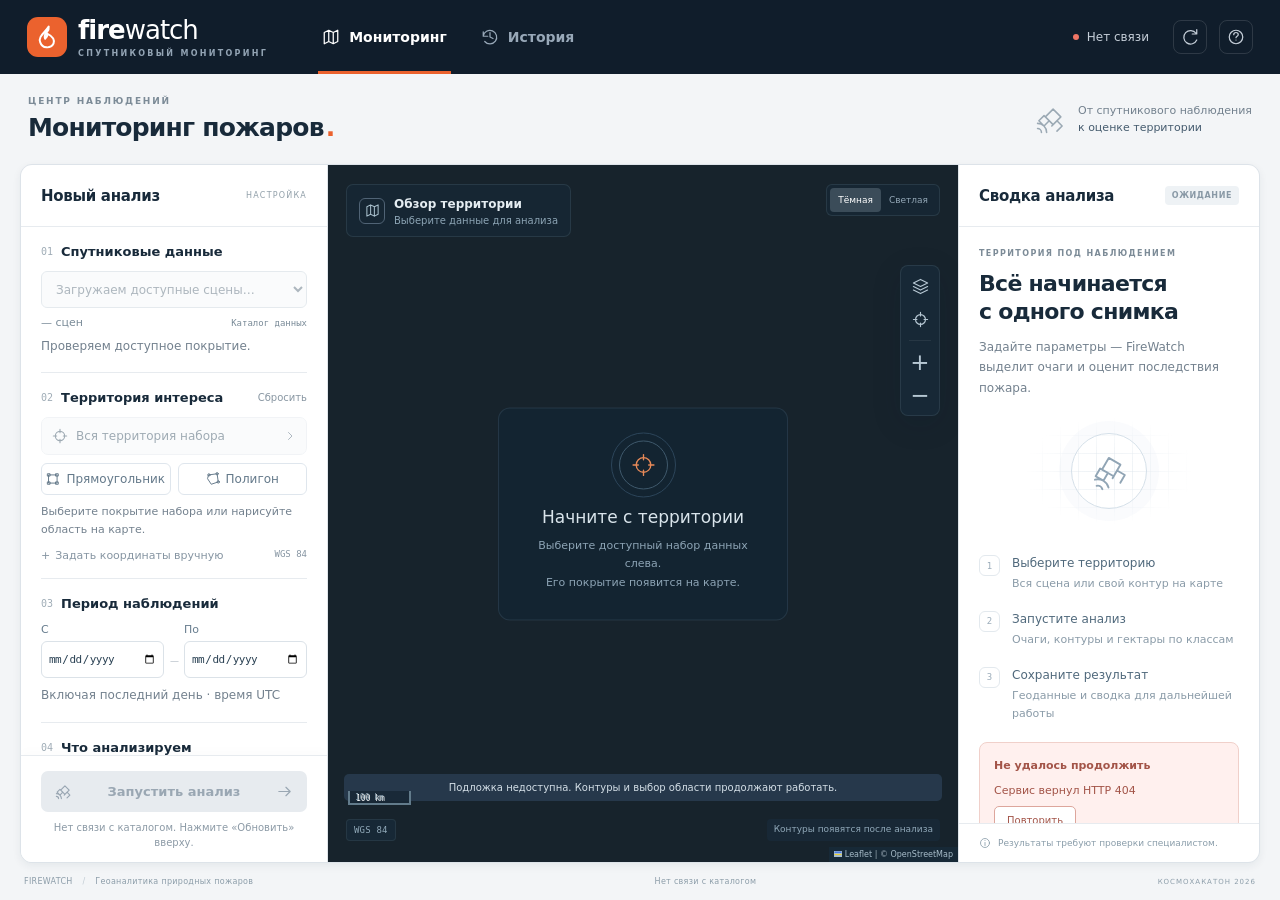
==== web/index.html @ da653c44 "feat(web): add fire monitoring map and real analysis workflow" ====
<!doctype html>
<html lang="ru">
<head>
<meta charset="utf-8"><meta name="viewport" content="width=device-width, initial-scale=1"><meta name="theme-color" content="#101d2b">
<meta name="description" content="FireWatch — спутниковый анализ природных пожаров: термоточки, контуры и оценка повреждений."><title>FireWatch · Мониторинг пожаров</title>
<link rel="icon" href="favicon.svg" type="image/svg+xml"><link rel="stylesheet" href="vendor/leaflet-1.9.4.css"><link rel="stylesheet" href="styles.css?v=ee2d94d0621a">
</head>
<body>
<svg class="svg-defs" xmlns="http://www.w3.org/2000/svg" aria-hidden="true"><defs>
<symbol id="i-fire" viewBox="0 0 24 24"><path d="M13 3c1 5-5 5-3 10 1-1 2-2 2-4 4 2 6 5 5 8a6 6 0 0 1-11-1C4 11 10 8 13 3Z"/></symbol>
<symbol id="i-map" viewBox="0 0 24 24"><path d="m3 6 6-3 6 3 6-3v15l-6 3-6-3-6 3V6Zm6-3v15m6-12v15"/></symbol>
<symbol id="i-arrow" viewBox="0 0 24 24"><path d="M4 12h16m-6-6 6 6-6 6"/></symbol>
<symbol id="i-history" viewBox="0 0 24 24"><path d="M3 11a9 9 0 1 1 2 7M3 5v6h6m3-5v6l4 2"/></symbol>
<symbol id="i-help" viewBox="0 0 24 24"><circle cx="12" cy="12" r="9"/><path d="M9 9a3 3 0 0 1 6 0c0 2-3 2-3 4m0 3h.01"/></symbol>
<symbol id="i-target" viewBox="0 0 24 24"><circle cx="12" cy="12" r="7"/><path d="M12 2v5m0 10v5M2 12h5m10 0h5"/></symbol>
<symbol id="i-rect" viewBox="0 0 24 24"><path d="M5 5h14v14H5zM3 3h4v4H3zm14 0h4v4h-4zM3 17h4v4H3zm14 0h4v4h-4z"/></symbol>
<symbol id="i-poly" viewBox="0 0 24 24"><path d="m5 5 14-2 2 14-12 4L3 12Z"/><circle cx="5" cy="5" r="2"/><circle cx="19" cy="3" r="2"/><circle cx="21" cy="17" r="2"/></symbol>
<symbol id="i-layers" viewBox="0 0 24 24"><path d="m2 7 10-5 10 5-10 5Zm0 5 10 5 10-5M2 17l10 5 10-5"/></symbol>
<symbol id="i-download" viewBox="0 0 24 24"><path d="M12 3v12m-5-5 5 5 5-5M4 16v5h16v-5"/></symbol>
<symbol id="i-close" viewBox="0 0 24 24"><path d="m6 6 12 12M6 18 18 6"/></symbol>
<symbol id="i-refresh" viewBox="0 0 24 24"><path d="M20 7a9 9 0 1 0 1 9M21 2v6h-6"/></symbol>
<symbol id="i-satellite" viewBox="0 0 24 24"><path d="m8 10 6-6 6 6-6 6Zm-5 3 4-4 4 4-4 4Zm10 4 4-4 4 4-4 4M2 19a3 3 0 0 1 3 3m-3-7a7 7 0 0 1 7 7"/></symbol>
<symbol id="i-info" viewBox="0 0 24 24"><circle cx="12" cy="12" r="9"/><path d="M12 11v6m0-10h.01"/></symbol>
<symbol id="i-chevron" viewBox="0 0 24 24"><path d="m9 5 7 7-7 7"/></symbol>
<symbol id="i-report" viewBox="0 0 24 24"><path d="M14 3H5v18h14V8Zm0 0v5h5M8 12h8m-8 4h6"/></symbol>
</defs></svg>
<a class="skip-link" href="#parameters">Перейти к параметрам анализа</a>
<div class="app-shell">
<header class="topbar">
<a class="brand" href="/" aria-label="FireWatch — главная"><span class="brand-mark"><svg><use href="#i-fire"/></svg></span><span>fire<span class="brand-light">watch</span><small>СПУТНИКОВЫЙ МОНИТОРИНГ</small></span></a>
<nav class="main-nav" aria-label="Основная навигация"><button class="nav-item current" id="nav-map" aria-current="page"><svg><use href="#i-map"/></svg>Мониторинг</button><button class="nav-item" id="open-history"><svg><use href="#i-history"/></svg>История<span class="nav-count" id="history-count" hidden>0</span></button></nav>
<div class="topbar-meta"><span class="service-status"><i id="api-dot" class="pulse"></i><span id="api-state">Подключение…</span></span><button class="icon-button" id="refresh-data" title="Обновить каталог и модели" aria-label="Обновить каталог и модели"><svg><use href="#i-refresh"/></svg></button><button class="icon-button" id="open-help" aria-label="Как пользоваться FireWatch" title="Как пользоваться"><svg><use href="#i-help"/></svg></button></div>
</header>
<div class="workspace-heading"><div><p class="eyebrow">ЦЕНТР НАБЛЮДЕНИЙ</p><h1>Мониторинг пожаров<span class="title-dot">.</span></h1></div><div class="heading-note"><svg><use href="#i-satellite"/></svg><span>От спутникового наблюдения<br><b>к оценке территории</b></span></div></div>
<nav class="mobile-tabs" aria-label="Панели рабочего экрана"><button data-panel="parameters" class="active">Параметры</button><button data-panel="map-section">Карта</button><button data-panel="results-panel">Результат</button></nav>
<main class="workspace">
<aside class="control-panel mobile-active" id="parameters" aria-label="Параметры анализа" tabindex="-1">
<div class="panel-heading"><h2>Новый анализ</h2><span class="micro-label">НАСТРОЙКА</span></div>
<div class="controls-scroll">
<section class="control-section first"><div class="section-label"><span>01</span><h3>Спутниковые данные</h3></div><label class="sr-only" for="dataset">Источник сцен</label><select id="dataset" disabled><option>Загружаем доступные сцены…</option></select><div class="dataset-meta"><span id="dataset-scenes">— сцен</span><span id="dataset-sources">Каталог данных</span></div><div class="training-note" id="training-note" hidden><svg><use href="#i-info"/></svg><span><b>Обучающий пример</b><small>Демонстрация на train-сценах. Не оценка на независимых данных.</small></span></div><p class="field-note" id="dataset-note">Проверяем доступное покрытие.</p></section>
<section class="control-section"><div class="section-label"><span>02</span><h3>Территория интереса</h3><button class="text-button reset" id="clear-aoi" title="Очистить выбранную область">Сбросить</button></div><button class="coverage-button" id="use-coverage" disabled><svg><use href="#i-target"/></svg><span>Вся территория набора</span><svg><use href="#i-chevron"/></svg></button><div class="draw-tools" role="group" aria-label="Нарисовать область"><button id="draw-rect" class="tool" aria-pressed="false"><svg><use href="#i-rect"/></svg>Прямоугольник</button><button id="draw-poly" class="tool" aria-pressed="false"><svg><use href="#i-poly"/></svg>Полигон</button></div><p class="field-note aoi-note" id="aoi-note">Выберите покрытие набора или нарисуйте область на карте.</p><details class="coordinate-details"><summary>Задать координаты вручную<span>WGS 84</span></summary><div class="bbox-grid"><label>Запад<input id="bbox-w" inputmode="decimal" placeholder="Долгота"></label><label>Юг<input id="bbox-s" inputmode="decimal" placeholder="Широта"></label><label>Восток<input id="bbox-e" inputmode="decimal" placeholder="Долгота"></label><label>Север<input id="bbox-n" inputmode="decimal" placeholder="Широта"></label></div><button class="text-button" id="apply-bbox">Применить координаты</button></details></section>
<section class="control-section"><div class="section-label"><span>03</span><h3>Период наблюдений</h3></div><div class="date-grid"><label for="date-start">С<input id="date-start" type="date"></label><span class="date-separator">—</span><label for="date-end">По<input id="date-end" type="date"></label></div><p class="field-note">Включая последний день · время UTC</p></section>
<section class="control-section"><div class="section-label"><span>04</span><h3>Что анализируем</h3></div><div class="tasks"><label class="task-option"><input id="task-af" type="checkbox" checked><span class="task-symbol af"><svg><use href="#i-fire"/></svg></span><span><b>Активные пожары</b><small>Термоточки · AF</small></span></label><label class="task-option"><input id="task-bs" type="checkbox" checked><span class="task-symbol bs"><svg><use href="#i-layers"/></svg></span><span><b>Выгоревшая территория</b><small>Площадь и степень повреждения · BS</small></span></label></div><div class="model-row"><label for="model">Модель анализа</label><select id="model" disabled><option>Загрузка…</option></select><p class="field-note" id="model-note">Проверяем готовность модели.</p></div></section>
<section class="token-row" id="token-wrap" hidden><label for="token">Токен доступа<input id="token" type="password" autocomplete="off" placeholder="Введите токен сервиса"></label><button id="apply-token" class="secondary-button">Подключиться</button><p class="field-note">Хранится только в этой сессии браузера.</p></section>
</div><div class="run-area"><button class="run-button" id="run-analysis" disabled><svg><use href="#i-satellite"/></svg><span id="run-label">Запустить анализ</span><svg><use href="#i-arrow"/></svg></button><p class="run-hint" id="run-hint">Загружаем каталог и модели…</p></div>
</aside>
<section class="map-section" id="map-section" aria-label="Карта анализа"><div id="map" class="dark-map" aria-label="Интерактивная карта. Область также можно задать координатами в параметрах."></div><div class="map-topline"><div class="map-title"><span class="map-live-mark"><svg><use href="#i-map"/></svg></span><div><b id="map-title">Обзор территории</b><small id="map-subtitle">Выберите данные для анализа</small></div></div><div class="basemap-switch" role="group" aria-label="Стиль карты"><button id="map-dark" class="active" aria-pressed="true">Тёмная</button><button id="map-light" aria-pressed="false">Светлая</button></div></div><div class="map-tools"><button id="zoom-coverage" class="map-tool" title="Показать покрытие" aria-label="Показать покрытие набора"><svg><use href="#i-layers"/></svg></button><button id="zoom-aoi" class="map-tool" title="Показать выбранную область" aria-label="Показать выбранную область"><svg><use href="#i-target"/></svg></button><span class="tool-divider"></span><button id="zoom-in" class="map-tool" aria-label="Приблизить">+</button><button id="zoom-out" class="map-tool" aria-label="Отдалить">−</button></div>
<div class="draw-message" id="draw-message" hidden><span class="draw-dot"></span><span id="draw-instruction"></span><button id="finish-polygon" hidden>Завершить</button><button id="cancel-draw" aria-label="Отменить рисование"><svg><use href="#i-close"/></svg></button></div><div class="map-notice" id="map-notice" hidden>Подложка недоступна. Контуры и выбор области продолжают работать.</div><div class="map-onboarding" id="empty-map"><span class="empty-orbit"><svg><use href="#i-target"/></svg></span><h2>Начните с территории</h2><p>Выберите доступный набор данных слева.<br>Его покрытие появится на карте.</p></div>
<div class="map-legend" id="legend" hidden><div class="legend-heading"><svg><use href="#i-layers"/></svg><b>Слои результатов</b><button id="toggle-legend" aria-expanded="true" aria-label="Свернуть легенду">−</button></div><div id="legend-body"><label class="legend-row"><input id="layer-af" type="checkbox" checked><span class="legend-dot fire"></span><span>Термоточки</span><b id="layer-af-count">—</b></label><label class="legend-row"><input id="layer-bs" type="checkbox" checked><span class="legend-dot burn"></span><span>Выгоревшая территория</span></label><div class="severity-keys"><span><i class="sev-1"></i>Слабая</span><span><i class="sev-2"></i>Средняя</span><span><i class="sev-3"></i>Сильная</span></div><label class="opacity-label" for="layer-opacity">Непрозрачность <output id="opacity-value">65%</output></label><input type="range" id="layer-opacity" min="10" max="100" value="65"></div></div><div class="map-bottom"><span class="coordinate-readout" id="cursor-coords">WGS 84</span><span class="map-scale-note" id="map-context">Контуры появятся после анализа</span></div></section>
<aside class="results-panel" id="results-panel" aria-label="Результаты анализа"><div class="panel-heading"><h2>Сводка анализа</h2><span class="status-pill neutral" id="job-status">ОЖИДАНИЕ</span></div><div class="results-scroll"><div class="result-header"><p class="eyebrow">ТЕРРИТОРИЯ ПОД НАБЛЮДЕНИЕМ</p><h3 id="result-title">Всё начинается<br>с одного снимка</h3><p id="result-context" class="field-note">Задайте параметры — FireWatch выделит очаги и оценит последствия пожара.</p></div>
<div class="job-progress" id="job-progress" hidden role="status"><div class="progress-head"><b id="progress-title">Анализ территории</b><span id="progress-percent">0%</span></div><div class="progress-track" role="progressbar" aria-label="Прогресс анализа" aria-valuemin="0" aria-valuemax="100" aria-valuenow="0"><i id="progress-bar"></i></div><p id="progress-text">Создаём задание…</p><ol class="progress-steps"><li id="step-queued">Подготовка данных</li><li id="step-running">Обработка моделью</li><li id="step-result">Формирование результата</li></ol></div>
<div id="result-empty" class="result-empty"><div class="scan-visual" aria-hidden="true"><div class="scan-grid"></div><svg><use href="#i-satellite"/></svg><i></i></div><div class="empty-step"><span>1</span><p><b>Выберите территорию</b>Вся сцена или свой контур на карте</p></div><div class="empty-step"><span>2</span><p><b>Запустите анализ</b>Очаги, контуры и гектары по классам</p></div><div class="empty-step"><span>3</span><p><b>Сохраните результат</b>Геоданные и сводка для дальнейшей работы</p></div></div><div class="result-notice" id="result-notice" hidden></div>
<div id="result-content" hidden><div class="metrics"><article><div class="metric-top"><svg><use href="#i-fire"/></svg><small>Термоточки</small></div><strong id="hotspot-count">—</strong><span id="af-metric-note">обнаружений AF</span></article><article><div class="metric-top"><svg><use href="#i-layers"/></svg><small>Площадь гари</small></div><strong id="burn-area">—</strong><span id="bs-metric-note">гектаров</span></article></div><section class="severity-card"><div class="card-heading"><h3>Степень повреждения</h3><span>ГА</span></div><div class="severity-stack" aria-hidden="true"><i class="s1"></i><i class="s2"></i><i class="s3"></i></div><div class="severity-bars"><div><i class="sev-1"></i><span>Слабая</span><b id="sev1">—</b></div><div><i class="sev-2"></i><span>Средняя</span><b id="sev2">—</b></div><div><i class="sev-3"></i><span>Сильная</span><b id="sev3">—</b></div></div><p id="severity-note" class="field-note">Площадь по наблюдаемым данным.</p></section><section class="quality-card"><div class="card-heading"><h3>Покрытие наблюдений</h3><svg><use href="#i-satellite"/></svg></div><div id="quality-list"></div></section><section class="warnings" id="warnings" hidden><h3>Что важно учесть</h3><ul id="warnings-list"></ul></section><section class="downloads"><div class="card-heading"><h3>Скачать результаты</h3><svg><use href="#i-download"/></svg></div><div id="download-list"></div></section><button id="open-report" class="report-button"><svg><use href="#i-report"/></svg>Справка по территории<svg><use href="#i-arrow"/></svg></button></div>
<div id="error-box" class="error-box" role="alert" hidden><b>Не удалось продолжить</b><p id="error-message"></p><button id="retry-action" hidden>Повторить</button></div></div><div class="results-footer"><svg><use href="#i-info"/></svg><span>Результаты требуют проверки специалистом.</span></div></aside>
</main><footer class="app-footer"><span>FIREWATCH <i>/</i> Геоаналитика природных пожаров</span><span id="footer-status">Источник данных — каталог сервиса</span><span>КОСМОХАКАТОН 2026</span></footer></div>
<dialog id="history-dialog" class="app-dialog"><div class="dialog-heading"><div><p class="eyebrow">ВАША РАБОТА</p><h2>История анализов</h2></div><button class="icon-button" data-close-dialog aria-label="Закрыть историю"><svg><use href="#i-close"/></svg></button></div><p class="field-note">Последние 20 заданий в этом браузере. Выберите анализ, чтобы открыть его результат.</p><div id="history-list"></div></dialog>
<dialog id="help-dialog" class="app-dialog"><div class="dialog-heading"><div><p class="eyebrow">КРАТКОЕ РУКОВОДСТВО</p><h2>От территории к результату</h2></div><button class="icon-button" data-close-dialog aria-label="Закрыть руководство"><svg><use href="#i-close"/></svg></button></div><ol class="help-list"><li><b>Выберите спутниковые данные.</b><p>Каталог содержит сцены, доступные сервису. Обучающие примеры отмечены отдельно.</p></li><li><b>Задайте область и период.</b><p>Используйте всё покрытие набора, нарисуйте прямоугольник двумя щелчками или полигон по вершинам. Завершите полигон кнопкой на карте. Даты включают оба выбранных дня, время — UTC.</p></li><li><b>Запустите анализ.</b><p>AF показывает термоточки, BS — контуры выгоревшей территории и три степени повреждения. Доступность модулей зависит от сцен и готовности модели.</p></li><li><b>Изучите результат.</b><p>Нажмите на очаг или контур, переключайте слои и скачайте GeoJSON или JSON-справку. Площади рассчитаны сервисом в гектарах.</p></li></ol><div class="help-note"><svg><use href="#i-info"/></svg><p>«Нет данных» не означает «нет пожара». Проверяйте покрытие и ограничения наблюдений.</p></div><a class="text-button" href="/docs" target="_blank" rel="noopener">Документация API ↗</a></dialog>
<dialog id="report-dialog" class="app-dialog report-dialog"><div class="dialog-heading"><div><p class="eyebrow">FIREWATCH / АНАЛИТИЧЕСКАЯ СПРАВКА</p><h2>Оценка территории</h2></div><button class="icon-button" data-close-dialog aria-label="Закрыть справку"><svg><use href="#i-close"/></svg></button></div><div id="report-body"></div><div class="dialog-actions"><button id="print-report" class="secondary-button"><svg><use href="#i-report"/></svg>Печать / PDF</button><button id="download-report" class="run-button"><svg><use href="#i-download"/></svg>Скачать JSON</button></div></dialog>
<div class="toast" id="toast" role="status" hidden></div>
<script src="vendor/leaflet-1.9.4.js"></script><script src="core.js?v=d7cb7ca94b1a"></script><script src="app.js?v=ae3d6dba79f4"></script>
</body></html>
---- web/vendor/leaflet-1.9.4.css ----
/* required styles */

.leaflet-pane,
.leaflet-tile,
.leaflet-marker-icon,
.leaflet-marker-shadow,
.leaflet-tile-container,
.leaflet-pane > svg,
.leaflet-pane > canvas,
.leaflet-zoom-box,
.leaflet-image-layer,
.leaflet-layer {
	position: absolute;
	left: 0;
	top: 0;
	}
.leaflet-container {
	overflow: hidden;
	}
.leaflet-tile,
.leaflet-marker-icon,
.leaflet-marker-shadow {
	-webkit-user-select: none;
	   -moz-user-select: none;
	        user-select: none;
	  -webkit-user-drag: none;
	}
/* Prevents IE11 from highlighting tiles in blue */
.leaflet-tile::selection {
	background: transparent;
}
/* Safari renders non-retina tile on retina better with this, but Chrome is worse */
.leaflet-safari .leaflet-tile {
	image-rendering: -webkit-optimize-contrast;
	}
/* hack that prevents hw layers "stretching" when loading new tiles */
.leaflet-safari .leaflet-tile-container {
	width: 1600px;
	height: 1600px;
	-webkit-transform-origin: 0 0;
	}
.leaflet-marker-icon,
.leaflet-marker-shadow {
	display: block;
	}
/* .leaflet-container svg: reset svg max-width decleration shipped in Joomla! (joomla.org) 3.x */
/* .leaflet-container img: map is broken in FF if you have max-width: 100% on tiles */
.leaflet-container .leaflet-overlay-pane svg {
	max-width: none !important;
	max-height: none !important;
	}
.leaflet-container .leaflet-marker-pane img,
.leaflet-container .leaflet-shadow-pane img,
.leaflet-container .leaflet-tile-pane img,
.leaflet-container img.leaflet-image-layer,
.leaflet-container .leaflet-tile {
	max-width: none !important;
	max-height: none !important;
	width: auto;
	padding: 0;
	}

.leaflet-container img.leaflet-tile {
	/* See: https://bugs.chromium.org/p/chromium/issues/detail?id=600120 */
	mix-blend-mode: plus-lighter;
}

.leaflet-container.leaflet-touch-zoom {
	-ms-touch-action: pan-x pan-y;
	touch-action: pan-x pan-y;
	}
.leaflet-container.leaflet-touch-drag {
	-ms-touch-action: pinch-zoom;
	/* Fallback for FF which doesn't support pinch-zoom */
	touch-action: none;
	touch-action: pinch-zoom;
}
.leaflet-container.leaflet-touch-drag.leaflet-touch-zoom {
	-ms-touch-action: none;
	touch-action: none;
}
.leaflet-container {
	-webkit-tap-highlight-color: transparent;
}
.leaflet-container a {
	-webkit-tap-highlight-color: rgba(51, 181, 229, 0.4);
}
.leaflet-tile {
	filter: inherit;
	visibility: hidden;
	}
.leaflet-tile-loaded {
	visibility: inherit;
	}
.leaflet-zoom-box {
	width: 0;
	height: 0;
	-moz-box-sizing: border-box;
	     box-sizing: border-box;
	z-index: 800;
	}
/* workaround for https://bugzilla.mozilla.org/show_bug.cgi?id=888319 */
.leaflet-overlay-pane svg {
	-moz-user-select: none;
	}

.leaflet-pane         { z-index: 400; }

.leaflet-tile-pane    { z-index: 200; }
.leaflet-overlay-pane { z-index: 400; }
.leaflet-shadow-pane  { z-index: 500; }
.leaflet-marker-pane  { z-index: 600; }
.leaflet-tooltip-pane   { z-index: 650; }
.leaflet-popup-pane   { z-index: 700; }

.leaflet-map-pane canvas { z-index: 100; }
.leaflet-map-pane svg    { z-index: 200; }

.leaflet-vml-shape {
	width: 1px;
	height: 1px;
	}
.lvml {
	behavior: url(#default#VML);
	display: inline-block;
	position: absolute;
	}


/* control positioning */

.leaflet-control {
	position: relative;
	z-index: 800;
	pointer-events: visiblePainted; /* IE 9-10 doesn't have auto */
	pointer-events: auto;
	}
.leaflet-top,
.leaflet-bottom {
	position: absolute;
	z-index: 1000;
	pointer-events: none;
	}
.leaflet-top {
	top: 0;
	}
.leaflet-right {
	right: 0;
	}
.leaflet-bottom {
	bottom: 0;
	}
.leaflet-left {
	left: 0;
	}
.leaflet-control {
	float: left;
	clear: both;
	}
.leaflet-right .leaflet-control {
	float: right;
	}
.leaflet-top .leaflet-control {
	margin-top: 10px;
	}
.leaflet-bottom .leaflet-control {
	margin-bottom: 10px;
	}
.leaflet-left .leaflet-control {
	margin-left: 10px;
	}
.leaflet-right .leaflet-control {
	margin-right: 10px;
	}


/* zoom and fade animations */

.leaflet-fade-anim .leaflet-popup {
	opacity: 0;
	-webkit-transition: opacity 0.2s linear;
	   -moz-transition: opacity 0.2s linear;
	        transition: opacity 0.2s linear;
	}
.leaflet-fade-anim .leaflet-map-pane .leaflet-popup {
	opacity: 1;
	}
.leaflet-zoom-animated {
	-webkit-transform-origin: 0 0;
	    -ms-transform-origin: 0 0;
	        transform-origin: 0 0;
	}
svg.leaflet-zoom-animated {
	will-change: transform;
}

.leaflet-zoom-anim .leaflet-zoom-animated {
	-webkit-transition: -webkit-transform 0.25s cubic-bezier(0,0,0.25,1);
	   -moz-transition:    -moz-transform 0.25s cubic-bezier(0,0,0.25,1);
	        transition:         transform 0.25s cubic-bezier(0,0,0.25,1);
	}
.leaflet-zoom-anim .leaflet-tile,
.leaflet-pan-anim .leaflet-tile {
	-webkit-transition: none;
	   -moz-transition: none;
	        transition: none;
	}

.leaflet-zoom-anim .leaflet-zoom-hide {
	visibility: hidden;
	}


/* cursors */

.leaflet-interactive {
	cursor: pointer;
	}
.leaflet-grab {
	cursor: -webkit-grab;
	cursor:    -moz-grab;
	cursor:         grab;
	}
.leaflet-crosshair,
.leaflet-crosshair .leaflet-interactive {
	cursor: crosshair;
	}
.leaflet-popup-pane,
.leaflet-control {
	cursor: auto;
	}
.leaflet-dragging .leaflet-grab,
.leaflet-dragging .leaflet-grab .leaflet-interactive,
.leaflet-dragging .leaflet-marker-draggable {
	cursor: move;
	cursor: -webkit-grabbing;
	cursor:    -moz-grabbing;
	cursor:         grabbing;
	}

/* marker & overlays interactivity */
.leaflet-marker-icon,
.leaflet-marker-shadow,
.leaflet-image-layer,
.leaflet-pane > svg path,
.leaflet-tile-container {
	pointer-events: none;
	}

.leaflet-marker-icon.leaflet-interactive,
.leaflet-image-layer.leaflet-interactive,
.leaflet-pane > svg path.leaflet-interactive,
svg.leaflet-image-layer.leaflet-interactive path {
	pointer-events: visiblePainted; /* IE 9-10 doesn't have auto */
	pointer-events: auto;
	}

/* visual tweaks */

.leaflet-container {
	background: #ddd;
	outline-offset: 1px;
	}
.leaflet-container a {
	color: #0078A8;
	}
.leaflet-zoom-box {
	border: 2px dotted #38f;
	background: rgba(255,255,255,0.5);
	}


/* general typography */
.leaflet-container {
	font-family: "Helvetica Neue", Arial, Helvetica, sans-serif;
	font-size: 12px;
	font-size: 0.75rem;
	line-height: 1.5;
	}


/* general toolbar styles */

.leaflet-bar {
	box-shadow: 0 1px 5px rgba(0,0,0,0.65);
	border-radius: 4px;
	}
.leaflet-bar a {
	background-color: #fff;
	border-bottom: 1px solid #ccc;
	width: 26px;
	height: 26px;
	line-height: 26px;
	display: block;
	text-align: center;
	text-decoration: none;
	color: black;
	}
.leaflet-bar a,
.leaflet-control-layers-toggle {
	background-position: 50% 50%;
	background-repeat: no-repeat;
	display: block;
	}
.leaflet-bar a:hover,
.leaflet-bar a:focus {
	background-color: #f4f4f4;
	}
.leaflet-bar a:first-child {
	border-top-left-radius: 4px;
	border-top-right-radius: 4px;
	}
.leaflet-bar a:last-child {
	border-bottom-left-radius: 4px;
	border-bottom-right-radius: 4px;
	border-bottom: none;
	}
.leaflet-bar a.leaflet-disabled {
	cursor: default;
	background-color: #f4f4f4;
	color: #bbb;
	}

.leaflet-touch .leaflet-bar a {
	width: 30px;
	height: 30px;
	line-height: 30px;
	}
.leaflet-touch .leaflet-bar a:first-child {
	border-top-left-radius: 2px;
	border-top-right-radius: 2px;
	}
.leaflet-touch .leaflet-bar a:last-child {
	border-bottom-left-radius: 2px;
	border-bottom-right-radius: 2px;
	}

/* zoom control */

.leaflet-control-zoom-in,
.leaflet-control-zoom-out {
	font: bold 18px 'Lucida Console', Monaco, monospace;
	text-indent: 1px;
	}

.leaflet-touch .leaflet-control-zoom-in, .leaflet-touch .leaflet-control-zoom-out  {
	font-size: 22px;
	}


/* layers control */

.leaflet-control-layers {
	box-shadow: 0 1px 5px rgba(0,0,0,0.4);
	background: #fff;
	border-radius: 5px;
	}
.leaflet-control-layers-toggle {
	background-image: url(images/layers.png);
	width: 36px;
	height: 36px;
	}
.leaflet-retina .leaflet-control-layers-toggle {
	background-image: url(images/layers-2x.png);
	background-size: 26px 26px;
	}
.leaflet-touch .leaflet-control-layers-toggle {
	width: 44px;
	height: 44px;
	}
.leaflet-control-layers .leaflet-control-layers-list,
.leaflet-control-layers-expanded .leaflet-control-layers-toggle {
	display: none;
	}
.leaflet-control-layers-expanded .leaflet-control-layers-list {
	display: block;
	position: relative;
	}
.leaflet-control-layers-expanded {
	padding: 6px 10px 6px 6px;
	color: #333;
	background: #fff;
	}
.leaflet-control-layers-scrollbar {
	overflow-y: scroll;
	overflow-x: hidden;
	padding-right: 5px;
	}
.leaflet-control-layers-selector {
	margin-top: 2px;
	position: relative;
	top: 1px;
	}
.leaflet-control-layers label {
	display: block;
	font-size: 13px;
	font-size: 1.08333em;
	}
.leaflet-control-layers-separator {
	height: 0;
	border-top: 1px solid #ddd;
	margin: 5px -10px 5px -6px;
	}

/* Default icon URLs */
.leaflet-default-icon-path { /* used only in path-guessing heuristic, see L.Icon.Default */
	background-image: url(images/marker-icon.png);
	}


/* attribution and scale controls */

.leaflet-container .leaflet-control-attribution {
	background: #fff;
	background: rgba(255, 255, 255, 0.8);
	margin: 0;
	}
.leaflet-control-attribution,
.leaflet-control-scale-line {
	padding: 0 5px;
	color: #333;
	line-height: 1.4;
	}
.leaflet-control-attribution a {
	text-decoration: none;
	}
.leaflet-control-attribution a:hover,
.leaflet-control-attribution a:focus {
	text-decoration: underline;
	}
.leaflet-attribution-flag {
	display: inline !important;
	vertical-align: baseline !important;
	width: 1em;
	height: 0.6669em;
	}
.leaflet-left .leaflet-control-scale {
	margin-left: 5px;
	}
.leaflet-bottom .leaflet-control-scale {
	margin-bottom: 5px;
	}
.leaflet-control-scale-line {
	border: 2px solid #777;
	border-top: none;
	line-height: 1.1;
	padding: 2px 5px 1px;
	white-space: nowrap;
	-moz-box-sizing: border-box;
	     box-sizing: border-box;
	background: rgba(255, 255, 255, 0.8);
	text-shadow: 1px 1px #fff;
	}
.leaflet-control-scale-line:not(:first-child) {
	border-top: 2px solid #777;
	border-bottom: none;
	margin-top: -2px;
	}
.leaflet-control-scale-line:not(:first-child):not(:last-child) {
	border-bottom: 2px solid #777;
	}

.leaflet-touch .leaflet-control-attribution,
.leaflet-touch .leaflet-control-layers,
.leaflet-touch .leaflet-bar {
	box-shadow: none;
	}
.leaflet-touch .leaflet-control-layers,
.leaflet-touch .leaflet-bar {
	border: 2px solid rgba(0,0,0,0.2);
	background-clip: padding-box;
	}


/* popup */

.leaflet-popup {
	position: absolute;
	text-align: center;
	margin-bottom: 20px;
	}
.leaflet-popup-content-wrapper {
	padding: 1px;
	text-align: left;
	border-radius: 12px;
	}
.leaflet-popup-content {
	margin: 13px 24px 13px 20px;
	line-height: 1.3;
	font-size: 13px;
	font-size: 1.08333em;
	min-height: 1px;
	}
.leaflet-popup-content p {
	margin: 17px 0;
	margin: 1.3em 0;
	}
.leaflet-popup-tip-container {
	width: 40px;
	height: 20px;
	position: absolute;
	left: 50%;
	margin-top: -1px;
	margin-left: -20px;
	overflow: hidden;
	pointer-events: none;
	}
.leaflet-popup-tip {
	width: 17px;
	height: 17px;
	padding: 1px;

	margin: -10px auto 0;
	pointer-events: auto;

	-webkit-transform: rotate(45deg);
	   -moz-transform: rotate(45deg);
	    -ms-transform: rotate(45deg);
	        transform: rotate(45deg);
	}
.leaflet-popup-content-wrapper,
.leaflet-popup-tip {
	background: white;
	color: #333;
	box-shadow: 0 3px 14px rgba(0,0,0,0.4);
	}
.leaflet-container a.leaflet-popup-close-button {
	position: absolute;
	top: 0;
	right: 0;
	border: none;
	text-align: center;
	width: 24px;
	height: 24px;
	font: 16px/24px Tahoma, Verdana, sans-serif;
	color: #757575;
	text-decoration: none;
	background: transparent;
	}
.leaflet-container a.leaflet-popup-close-button:hover,
.leaflet-container a.leaflet-popup-close-button:focus {
	color: #585858;
	}
.leaflet-popup-scrolled {
	overflow: auto;
	}

.leaflet-oldie .leaflet-popup-content-wrapper {
	-ms-zoom: 1;
	}
.leaflet-oldie .leaflet-popup-tip {
	width: 24px;
	margin: 0 auto;

	-ms-filter: "progid:DXImageTransform.Microsoft.Matrix(M11=0.70710678, M12=0.70710678, M21=-0.70710678, M22=0.70710678)";
	filter: progid:DXImageTransform.Microsoft.Matrix(M11=0.70710678, M12=0.70710678, M21=-0.70710678, M22=0.70710678);
	}

.leaflet-oldie .leaflet-control-zoom,
.leaflet-oldie .leaflet-control-layers,
.leaflet-oldie .leaflet-popup-content-wrapper,
.leaflet-oldie .leaflet-popup-tip {
	border: 1px solid #999;
	}


/* div icon */

.leaflet-div-icon {
	background: #fff;
	border: 1px solid #666;
	}


/* Tooltip */
/* Base styles for the element that has a tooltip */
.leaflet-tooltip {
	position: absolute;
	padding: 6px;
	background-color: #fff;
	border: 1px solid #fff;
	border-radius: 3px;
	color: #222;
	white-space: nowrap;
	-webkit-user-select: none;
	-moz-user-select: none;
	-ms-user-select: none;
	user-select: none;
	pointer-events: none;
	box-shadow: 0 1px 3px rgba(0,0,0,0.4);
	}
.leaflet-tooltip.leaflet-interactive {
	cursor: pointer;
	pointer-events: auto;
	}
.leaflet-tooltip-top:before,
.leaflet-tooltip-bottom:before,
.leaflet-tooltip-left:before,
.leaflet-tooltip-right:before {
	position: absolute;
	pointer-events: none;
	border: 6px solid transparent;
	background: transparent;
	content: "";
	}

/* Directions */

.leaflet-tooltip-bottom {
	margin-top: 6px;
}
.leaflet-tooltip-top {
	margin-top: -6px;
}
.leaflet-tooltip-bottom:before,
.leaflet-tooltip-top:before {
	left: 50%;
	margin-left: -6px;
	}
.leaflet-tooltip-top:before {
	bottom: 0;
	margin-bottom: -12px;
	border-top-color: #fff;
	}
.leaflet-tooltip-bottom:before {
	top: 0;
	margin-top: -12px;
	margin-left: -6px;
	border-bottom-color: #fff;
	}
.leaflet-tooltip-left {
	margin-left: -6px;
}
.leaflet-tooltip-right {
	margin-left: 6px;
}
.leaflet-tooltip-left:before,
.leaflet-tooltip-right:before {
	top: 50%;
	margin-top: -6px;
	}
.leaflet-tooltip-left:before {
	right: 0;
	margin-right: -12px;
	border-left-color: #fff;
	}
.leaflet-tooltip-right:before {
	left: 0;
	margin-left: -12px;
	border-right-color: #fff;
	}

/* Printing */

@media print {
	/* Prevent printers from removing background-images of controls. */
	.leaflet-control {
		-webkit-print-color-adjust: exact;
		print-color-adjust: exact;
		}
	}
---- web/styles.css ----
:root{--navy:#101d2b;--ink:#182a3a;--muted:#73818e;--line:#e7ebef;--bg:#f3f5f7;--orange:#eb622e;--green:#288d72;--sans:"Segoe UI",Inter,system-ui,sans-serif;--mono:Consolas,monospace;--shadow:0 8px 30px #081b3220;color-scheme:light}
*{box-sizing:border-box}[hidden]{display:none!important}html,body{margin:0;height:100%;min-width:320px}body{font:14px var(--sans);color:var(--ink);background:var(--bg)}button,input,select{font:inherit}button,a,input,select,summary{touch-action:manipulation}button{cursor:pointer;transition:background .16s,color .16s}button:disabled{cursor:not-allowed}button:focus-visible,a:focus-visible,input:focus-visible,select:focus-visible,summary:focus-visible{outline:3px solid #e98b49;outline-offset:3px}svg{width:20px;height:20px;fill:none;stroke:currentColor;stroke-width:1.65;stroke-linecap:round;stroke-linejoin:round;flex-shrink:0}.svg-defs{position:absolute;width:0;height:0;overflow:hidden}.sr-only{position:absolute!important;width:1px;height:1px;padding:0;overflow:hidden;clip:rect(0,0,0,0);white-space:nowrap}.skip-link{position:fixed;left:12px;top:-100px;z-index:3000;background:white;padding:14px}.skip-link:focus{top:12px}.app-shell{height:100dvh;min-height:650px;display:flex;flex-direction:column}
.topbar{height:74px;flex-shrink:0;background:var(--navy);padding:0 27px;display:flex;align-items:center;gap:50px;color:#c5ced8}.brand{display:flex;gap:11px;align-items:center;color:#fff;text-decoration:none;font-size:26px;line-height:1;font-weight:750;letter-spacing:-1px}.brand-light{font-weight:350}.brand small{display:block;margin-top:7px;font-size:8px;letter-spacing:2.3px;color:#93a4b4;font-weight:600}.brand-mark{height:40px;width:40px;border-radius:11px;background:var(--orange);display:grid;place-items:center}.brand-mark svg{height:29px;width:29px}.main-nav{display:flex;gap:26px;height:100%}.nav-item{border:0;background:transparent;color:#98a8b8;display:flex;align-items:center;gap:9px;position:relative;font-weight:550;padding:0 4px;font-size:14px}.nav-item.current,.nav-item:hover{color:white}.nav-item.current:after{content:"";position:absolute;height:3px;bottom:0;left:0;right:0;background:var(--orange)}.nav-item svg{width:18px;height:18px}.nav-count{font-size:11px;background:#ffffff18;padding:1px 5px;border-radius:5px}.topbar-meta{margin-left:auto;display:flex;gap:12px;align-items:center}.service-status{display:flex;align-items:center;gap:8px;font-size:12px;margin-right:12px;white-space:nowrap}.pulse{display:inline-block;width:6px;height:6px;background:#91a0af;border-radius:50%}.pulse.ready{background:#65c9a8;box-shadow:0 0 0 4px #65c9a80d}.pulse.warning{background:#efb65c}.pulse.error{background:#ef7565}.icon-button{width:34px;height:34px;border:1px solid #ffffff20;border-radius:8px;display:grid;place-items:center;background:transparent;color:inherit}.icon-button:hover{background:#ffffff12}.icon-button svg{width:18px;height:18px}.workspace-heading{height:90px;flex-shrink:0;padding:0 28px;display:flex;align-items:center;justify-content:space-between}.eyebrow{color:#7c8b97;font-size:9px;font-weight:750;letter-spacing:1.8px;margin:0 0 8px}.workspace-heading h1{margin:0;font-size:25px;letter-spacing:-.8px;line-height:1.1;font-weight:650}.title-dot{color:var(--orange);margin-left:2px}.heading-note{display:flex;gap:12px;align-items:center;font-size:11px;line-height:1.55;color:var(--muted)}.heading-note svg{width:31px;height:31px;color:#9ba9b4;stroke-width:1.2}.heading-note b{font-weight:500;color:#455b6e}
.workspace{flex:1;min-height:0;display:grid;grid-template-columns:306px minmax(300px,1fr) 300px;margin:0 20px;gap:1px;border:1px solid #dde3e9;border-radius:12px;overflow:hidden;background:#e0e5ea;box-shadow:0 3px 8px #142e4510}.control-panel,.results-panel{background:white;display:flex;flex-direction:column;min-height:0;min-width:0;position:relative}.panel-heading{height:62px;flex-shrink:0;display:flex;justify-content:space-between;align-items:center;padding:0 20px;border-bottom:1px solid var(--line);gap:10px}.panel-heading h2{font-size:15px;font-weight:650;letter-spacing:-.3px;margin:0}.micro-label{font-size:8px;color:#92a0aa;letter-spacing:1.2px}.controls-scroll,.results-scroll{overflow-y:auto;scrollbar-width:thin;scrollbar-color:#cfd8df transparent;min-height:0;overscroll-behavior:contain}.controls-scroll{padding:0 20px 14px;flex:1}.control-section{padding:17px 0 0;margin-top:16px;border-top:1px solid var(--line)}.control-section.first{border:0;margin:0}.section-label{display:flex;align-items:center;gap:8px;margin-bottom:12px}.section-label>span{font-family:var(--mono);font-size:10px;color:#a0adb7}.section-label h3{font-size:12px;margin:0;font-weight:650}.section-label .reset{margin-left:auto;color:#8896a2;font-size:10px;padding:0}.field-note{font-size:11px;line-height:1.6;color:var(--muted);margin:8px 0 0}.dataset-meta{display:flex;align-items:center;justify-content:space-between;font-size:10px;color:#7a8b98;margin-top:8px;gap:5px}.dataset-meta span:last-child{font-family:var(--mono);font-size:9px}label{font-size:11px;font-weight:500;color:#677d8e}input:not([type=checkbox],[type=range]),select{width:100%;height:37px;background:#fff;border:1px solid #dbe2e8;border-radius:6px;padding:7px 10px;color:#2a4153;font-size:12px;line-height:1.2;min-width:0}select{padding-right:20px}select:disabled{background:#f8fafb;color:#8b98a3}.training-note{display:flex;gap:7px;background:#fff8ed;border:1px solid #f5e5ca;padding:8px;border-radius:6px;margin-top:10px;color:#99733d;font-size:10px}.training-note svg{width:14px;height:14px;margin-top:1px}.training-note b{font-weight:600}.training-note small{display:block;font-size:9px;line-height:1.5;margin-top:3px}.coverage-button{width:100%;background:#f7f9fb;border:1px solid #e4e9ee;color:#40586a;padding:10px;border-radius:7px;display:flex;align-items:center;gap:8px;font-size:11px}.coverage-button svg:first-child{width:16px;height:16px}.coverage-button svg:last-child{width:12px;height:12px;margin-left:auto}.coverage-button:hover:not(:disabled){border-color:#becbd6;background:#eef3f7}.coverage-button:disabled{opacity:.5}.draw-tools{display:flex;gap:7px;margin-top:8px}.tool{flex:1;border:1px solid #dfe6ed;border-radius:6px;padding:8px 4px;background:#fff;color:#64798a;font-size:10px;display:flex;justify-content:center;align-items:center;gap:6px;min-width:0}.tool svg{width:14px;height:14px}.tool.active{background:#fff1e9;border-color:#f4a380;color:#b84b21}.tool:hover{background:#f5f8fa}.aoi-note{font-size:10px;min-height:16px}.aoi-note.selected{color:var(--green)}.coordinate-details{margin-top:11px;font-size:10px;color:#8695a2}.coordinate-details summary{cursor:pointer;list-style:inside;display:flex;justify-content:space-between}.coordinate-details summary:before{content:"+";margin-right:5px}.coordinate-details[open] summary:before{content:"−"}.coordinate-details summary span{font-size:9px;margin-left:auto;font-family:var(--mono)}.bbox-grid{display:grid;grid-template-columns:1fr 1fr;gap:8px;margin-top:8px}.bbox-grid input{height:31px;margin-top:4px}.text-button{background:transparent;border:0;padding:7px 0;color:#b54f28;font-size:11px;text-decoration:none}.text-button:hover{text-decoration:underline}.date-grid{display:grid;grid-template-columns:minmax(0,1fr) 8px minmax(0,1fr);gap:6px;align-items:end}.date-grid label{font-size:10px;min-width:0}.date-grid input{margin-top:5px;font-size:10px!important;padding:7px 6px!important;font-family:var(--mono);letter-spacing:-.5px}.date-separator{padding-bottom:12px;color:#afbac3;font-size:9px}.tasks{display:flex;flex-direction:column;gap:8px}.task-option{border:1px solid #e1e7ed;border-radius:7px;padding:9px;display:flex;align-items:center;gap:9px;cursor:pointer}.task-option:has(input:checked){border-color:#eec1aa;background:#fffcf9}.task-option:has(input:disabled){opacity:.45;cursor:not-allowed}.task-option input{order:3;margin-left:auto;accent-color:var(--orange);width:14px;height:14px;flex-shrink:0}.task-symbol{height:27px;width:27px;display:grid;place-items:center;background:#fff0e7;color:#e0723e;border-radius:6px}.task-symbol svg{width:17px;height:17px}.task-symbol.bs{color:#be8d3a;background:#f9f2e3}.task-option b{display:block;font-size:11px;color:#334c5e;font-weight:600}.task-option small{display:block;font-size:9px;color:#8a9aa6;margin-top:4px}.model-row{margin-top:14px}.model-row label{font-size:10px}.model-row select{margin-top:5px;height:31px;font-size:10px}.model-row .field-note{font-size:9px}.run-area{padding:15px 20px 12px;border-top:1px solid var(--line);background:#fff;flex-shrink:0;box-shadow:0 -4px 12px #1d354b04}.run-button{width:100%;height:41px;display:flex;justify-content:center;align-items:center;gap:9px;background:var(--orange);color:white;border:0;border-radius:7px;font-size:12px;font-weight:600;box-shadow:0 4px 8px #ef673620;padding:0 14px}.run-button>svg{width:17px;height:17px}.run-button>svg:last-child{margin-left:auto}.run-button>svg:first-child{margin-right:auto}.run-button:hover:not(:disabled){background:#d95727}.run-button:disabled{background:#e7ebef;color:#9aa7b3;box-shadow:none}.run-hint{font-size:9px;line-height:1.5;color:#8c9aa6;margin:8px 0 0;text-align:center;min-height:14px}
.map-section{position:relative;min-width:0;background:#17232c;isolation:isolate}.leaflet-container{height:100%;width:100%;background:#17232c;font-family:var(--sans)}.dark-map .leaflet-tile-pane{filter:brightness(.8) invert(1) grayscale(.8) hue-rotate(180deg) brightness(.75) contrast(.9)}.leaflet-control-attribution{font-size:8px!important;background:#182a39e8!important;color:#99a9b4!important;padding:2px 5px!important}.leaflet-control-attribution a{color:#a8bdca!important}.leaflet-popup-content-wrapper{border-radius:9px;box-shadow:var(--shadow)}.leaflet-popup-content{font:12px/1.6 var(--sans);color:var(--ink);margin:15px}.leaflet-popup-content .popup-label{display:block;font-size:9px;letter-spacing:1px;color:var(--orange);margin-bottom:5px}.map-topline{position:absolute;top:19px;left:18px;right:18px;display:flex;align-items:start;justify-content:space-between;gap:8px;z-index:500;pointer-events:none}.map-title{display:flex;align-items:center;gap:9px;color:#e5edf2;background:#172734ed;border:1px solid #4e657050;border-radius:7px;padding:10px 12px;max-width:calc(100% - 112px)}.map-live-mark{width:26px;height:26px;border:1px solid #506375;border-radius:6px;display:grid;place-items:center;color:#a8bfcc}.map-live-mark svg{width:15px;height:15px}.map-title b{font-size:11px;font-weight:600}.map-title small{display:block;color:#8ca4b4;font-size:9px;margin-top:4px;max-width:230px;white-space:nowrap;text-overflow:ellipsis;overflow:hidden}.basemap-switch{display:flex;pointer-events:auto;background:#172734ed;border:1px solid #4e657050;padding:3px;border-radius:6px;flex-shrink:0}.basemap-switch button{background:transparent;border:0;border-radius:4px;padding:7px 8px;color:#94a8b7;font-size:9px}.basemap-switch button.active{background:#3b4c59;color:#fff}.map-tools{position:absolute;right:18px;top:100px;z-index:500;background:#182937ed;border:1px solid #4e657050;border-radius:8px;box-shadow:var(--shadow);padding:4px}.map-tool{display:flex;justify-content:center;align-items:center;width:30px;height:33px;border:0;background:transparent;color:#b6c7d3;font-size:23px;font-weight:300;border-radius:4px}.map-tool:hover{background:#ffffff15;color:white}.map-tool svg{width:17px;height:17px}.tool-divider{display:block;height:1px;background:#ffffff12;margin:4px}.map-onboarding{position:absolute;z-index:440;left:50%;top:50%;transform:translate(-50%,-50%);color:#d9e4eb;text-align:center;width:290px;background:#142532eb;padding:26px 20px;border:1px solid #49617450;border-radius:12px;pointer-events:none}.map-onboarding h2{font-weight:500;font-size:17px;margin:18px 0 10px}.map-onboarding p{color:#8da4b5;font-size:11px;line-height:1.7;margin:0}.empty-orbit{height:49px;width:49px;border:1px solid #3f596c;outline:1px solid #2c455a;outline-offset:7px;display:grid;place-items:center;border-radius:50%;margin:6px auto;color:#e78958}.empty-orbit svg{width:25px;height:25px;stroke-width:1.3}.map-bottom{position:absolute;bottom:21px;left:18px;right:18px;z-index:500;display:flex;justify-content:space-between;gap:10px;pointer-events:none;color:#91a9b9;font-size:9px}.coordinate-readout{font-family:var(--mono);letter-spacing:.2px;background:#182937ed;border:1px solid #4e657040;border-radius:4px;padding:5px 7px}.map-scale-note{background:#182937ed;border-radius:4px;padding:5px 7px;max-width:55%;text-overflow:ellipsis;overflow:hidden;white-space:nowrap}.draw-message{position:absolute;top:90px;left:18px;right:65px;z-index:501;display:flex;align-items:center;gap:8px;padding:11px 12px;border:1px solid #c98345;background:#fff6e9;color:#8d582c;border-radius:7px;font-size:11px;line-height:1.5}.draw-message button{border:0;background:#eedcc5;color:#704721;border-radius:4px;font-size:10px;padding:5px 7px;white-space:nowrap}.draw-message #cancel-draw{padding:1px;background:transparent;margin-left:auto;display:grid;place-items:center}.draw-message svg{width:17px;height:17px}.draw-dot{width:6px;height:6px;border-radius:50%;background:var(--orange);flex-shrink:0}.map-notice{position:absolute;bottom:61px;right:16px;left:16px;z-index:490;background:#273b4eed;color:#d4dfe7;font-size:10px;padding:8px 10px;border-radius:5px;text-align:center}.map-legend{position:absolute;bottom:60px;left:18px;width:235px;z-index:495;background:#182937f5;color:#d8e3eb;border:1px solid #4e657050;border-radius:9px;box-shadow:var(--shadow);padding:13px}.legend-heading{display:flex;align-items:center;gap:7px;font-size:10px}.legend-heading svg{width:15px;height:15px;color:#91aabc}.legend-heading b{font-weight:550}.legend-heading button{margin-left:auto;border:0;background:none;color:#9bb0bf;font-size:18px;line-height:12px}.legend-row{display:flex;align-items:center;gap:8px;color:#becedb;font-size:10px;margin-top:12px;cursor:pointer}.legend-row input{width:12px;height:12px;margin:0;accent-color:var(--orange)}.legend-dot{width:7px;height:7px;display:inline-block;flex-shrink:0}.legend-dot.fire{background:#ff8049;border-radius:50%;box-shadow:0 0 0 3px #fd764123}.legend-dot.burn{background:#ecb15a;border-radius:1px}.legend-row b{margin-left:auto;font:10px var(--mono);color:#89a3b6}.severity-keys{display:flex;gap:10px;margin:10px 0 0 20px;font-size:8px;color:#849eb1}.severity-keys i{height:5px;width:5px;display:inline-block;margin-right:4px}.sev-1,.s1{background:#ebc563}.sev-2,.s2{background:#ed903f}.sev-3,.s3{background:#d35143}.opacity-label{display:flex;justify-content:space-between;font-size:9px;color:#8fa7b7;border-top:1px solid #ffffff0d;padding-top:12px;margin-top:12px}.opacity-label output{font-family:var(--mono)}#layer-opacity{width:100%;height:3px;accent-color:#ed905d;margin:11px 0 2px;cursor:pointer}
.results-scroll{padding:22px 20px;flex:1}.result-header .eyebrow{font-size:8px;letter-spacing:1.4px;margin-bottom:12px}.result-header h3{font-size:22px;line-height:1.25;letter-spacing:-.7px;font-weight:550;margin:0}.result-header>.field-note{font-size:11px;line-height:1.7;margin-top:12px}.status-pill{font-size:8px;letter-spacing:.6px;font-weight:650;border-radius:4px;padding:5px 7px;white-space:nowrap}.neutral{background:#eef2f5;color:#8999a6}.running{background:#fff2df;color:#a77636}.success{background:#e9f5ef;color:#32826b}.failed{background:#fbeae6;color:#b55248}.scan-visual{position:relative;height:108px;width:170px;display:grid;place-items:center;margin:19px auto 29px;isolation:isolate;color:#91a5b5}.scan-grid{position:absolute;inset:0;z-index:-1;background-image:linear-gradient(#dae3ea80 1px,transparent 1px),linear-gradient(90deg,#dae3ea80 1px,transparent 1px);background-size:18px 18px;mask-image:radial-gradient(ellipse,#000 10%,transparent 70%)}.scan-visual>svg{width:38px;height:38px;stroke-width:1.2;transform:rotate(-15deg)}.scan-visual>i{position:absolute;width:76px;height:76px;border:1px solid #d5e0e9;border-radius:50%;box-shadow:0 0 0 12px #e5ebf233}.empty-step{display:flex;align-items:start;gap:12px;margin:17px 0}.empty-step>span{height:21px;width:21px;display:grid;place-items:center;flex-shrink:0;border:1px solid #e3e9ee;border-radius:6px;font:9px var(--mono);color:#9aabb9;margin-top:1px}.empty-step p{font-size:10px;color:#8a9ba8;line-height:1.6;margin:0}.empty-step b{display:block;color:#50697c;font-size:11px;font-weight:500;margin-bottom:2px}.results-footer{border-top:1px solid var(--line);padding:12px 20px;display:flex;align-items:start;gap:7px;flex-shrink:0;color:#8a9daa;font-size:9px;line-height:1.6}.results-footer svg{width:12px;height:12px;margin-top:1px}.job-progress{margin-top:23px;padding:15px;background:#f7f9fb;border:1px solid #e6ecf1;border-radius:8px}.progress-head{display:flex;justify-content:space-between;font-size:10px;color:#526c7f}.progress-head b{font-weight:550}#progress-percent{font-family:var(--mono);color:var(--orange)}.progress-track{height:4px;background:#e0e7ed;border-radius:5px;overflow:hidden;margin-top:13px}.progress-track i{display:block;height:100%;background:var(--orange);transition:width .5s;width:0}.job-progress p{font-size:10px;line-height:1.5;color:#8194a4;margin:10px 0 0}.progress-steps{list-style:none;padding:0;margin:20px 0 0;display:flex;flex-direction:column;gap:12px}.progress-steps li{display:flex;align-items:center;gap:8px;color:#8fa1b0;font-size:10px}.progress-steps li:before{content:"";height:6px;width:6px;border:1px solid #bdcbd6;border-radius:50%}.progress-steps .active{color:#ce682e}.progress-steps .active:before{border-color:var(--orange);background:var(--orange)}.progress-steps .done:before{border-color:var(--green);background:var(--green)}.result-notice{padding:12px;margin-top:17px;border:1px solid #f0dfc2;background:#fff9ef;color:#92733f;border-radius:7px;font-size:11px;line-height:1.65}.metrics{display:grid;grid-template-columns:1fr 1fr;gap:8px;margin-top:21px}.metrics article{min-width:0;padding:14px 11px;border:1px solid #e5eaf0;border-radius:8px;background:linear-gradient(150deg,#fff,#f9fafc)}.metric-top{display:flex;gap:6px;align-items:center;color:#899ead}.metric-top svg{width:13px;height:13px;color:#d68854}.metric-top small{font-size:9px;white-space:nowrap;color:#6a8497}.metrics strong{display:block;font-size:30px;letter-spacing:-1.2px;font-weight:550;color:#273f53;line-height:1.1;margin:15px 0 6px;overflow-wrap:anywhere}.metrics article:last-child strong{color:var(--orange)}.metrics article>span{color:#8398a7;font-size:9px}.severity-card,.quality-card,.downloads{padding:19px 0 0;margin-top:21px;border-top:1px solid var(--line)}.card-heading{display:flex;align-items:center;justify-content:space-between}.card-heading h3{font-size:12px;font-weight:600;margin:0}.card-heading>span{font-size:8px;color:#95a6b4;font-family:var(--mono)}.card-heading>svg{width:14px;height:14px;color:#a0b0bd}.severity-stack{display:flex;gap:3px;border-radius:3px;overflow:hidden;height:7px;background:#f0f3f6;margin:16px 0}.severity-stack i{height:100%;width:0;transition:width .4s}.severity-bars>div{display:flex;align-items:center;gap:8px;margin-top:12px;font-size:11px;color:#7990a1}.severity-bars i{height:6px;width:6px;border-radius:1px}.severity-bars b{margin-left:auto;color:#3f586b;font:11px var(--mono)}.severity-card .field-note{font-size:9px;margin-top:14px}.quality-row{margin-top:15px;display:grid;grid-template-columns:1fr auto;gap:7px;font-size:10px;color:#6f8799}.quality-row b{font:10px var(--mono);color:var(--green)}.quality-row small{grid-column:1/-1;font-size:9px;color:#849aaa;line-height:1.6}.quality-line{grid-column:1/-1;height:4px;background:#edf2f4;border-radius:5px;overflow:hidden}.quality-line i{height:100%;display:block;background:#70ad97}.warnings{background:#fff9f0;border:1px solid #f4e9d9;border-radius:7px;padding:12px;margin-top:18px;color:#937548}.warnings h3{font-size:10px;font-weight:600;margin:0}.warnings ul{font-size:10px;line-height:1.7;padding-left:13px;margin:7px 0 0;overflow-wrap:anywhere}.download-link{display:flex;width:100%;align-items:center;gap:9px;margin-top:8px;padding:9px;border:1px solid #e2e9ee;border-radius:6px;text-decoration:none;color:#526e81;font-size:10px}.download-link:hover{background:#f4f8fa}.download-link>svg{width:15px;height:15px;color:#9dafbb}.download-link>svg:last-child{margin-left:auto;width:12px;height:12px}.download-link small{display:block;font-size:8px;letter-spacing:.3px;color:#8199a9;margin-top:3px}.downloads details{margin-top:10px;font-size:10px;color:#7892a6}.downloads summary{cursor:pointer}.report-button{width:100%;display:flex;gap:8px;align-items:center;justify-content:center;border:1px solid #dfe7ee;background:#f4f7fa;color:#59788f;border-radius:6px;padding:10px;font-size:10px;margin-top:14px}.report-button>svg{width:14px;height:14px}.report-button>svg:last-child{margin-left:auto}.report-button:hover{background:#eaf0f5}.error-box{background:#fff0ee;border:1px solid #f0d0ca;padding:14px;border-radius:8px;color:#a35448;font-size:11px;line-height:1.6;margin-top:20px;overflow-wrap:anywhere}.error-box>b{font-weight:600}.error-box>p{margin:7px 0}.error-box button{border:1px solid #dda69c;background:white;color:#a35448;padding:6px 12px;border-radius:5px;font-size:10px}.app-footer{height:37px;flex-shrink:0;display:flex;align-items:center;justify-content:space-between;padding:0 24px;color:#8c9da9;font-size:8px;letter-spacing:.3px;gap:10px}.app-footer i{font-style:normal;color:#c0cbd3;margin:0 7px}.app-footer>span:last-child{font-size:7px;letter-spacing:1px}.token-row{padding-top:15px}.token-row input{margin:6px 0}.secondary-button{display:inline-flex;align-items:center;justify-content:center;gap:8px;color:#405e74;background:#f7f9fb;border:1px solid #d9e2e9;border-radius:7px;font-size:12px;padding:10px 14px}.secondary-button:hover{background:#ebf1f5}.secondary-button svg{width:16px;height:16px}
.app-dialog{border:1px solid #dce4eb;border-radius:16px;color:var(--ink);padding:27px;width:min(560px,calc(100vw - 32px));max-height:85dvh;overflow:auto;box-shadow:0 20px 80px #0c1c3b30}.app-dialog::backdrop{background:#07132285;backdrop-filter:blur(4px)}.dialog-heading{display:flex;align-items:center;justify-content:space-between;gap:15px;margin-bottom:17px}.dialog-heading h2{margin:0;font-size:23px;font-weight:550;letter-spacing:-.5px}.dialog-heading .icon-button{border-color:#dbe3ea;color:#7b92a2;flex-shrink:0}.dialog-heading .eyebrow{font-size:8px}.help-list{list-style:decimal-leading-zero;padding-left:25px;color:var(--orange);margin:20px 0}.help-list li{padding-left:9px;margin:20px 0;font-size:13px}.help-list b{font-weight:600;color:#2f4a5e}.help-list p{color:#7b91a1;font-size:12px;line-height:1.75;margin:7px 0}.help-note{display:flex;gap:10px;border:1px solid #e1e8ee;background:#f5f8fa;padding:13px;border-radius:8px;color:#718a9f}.help-note p{font-size:12px;line-height:1.7;margin:0}.help-note svg{width:17px;height:17px;margin-top:2px}.history-empty{text-align:center;padding:37px 15px;color:#8a9eaf;font-size:13px}.history-item{width:100%;display:flex;align-items:center;gap:12px;text-align:left;border:1px solid #e4eaf0;border-radius:8px;padding:15px 12px;background:white;margin-top:10px;color:#3c5a70}.history-item:hover{background:#f5f8fa}.history-item>svg{color:#9eb0bd;width:17px;height:17px}.history-item>span{flex:1;min-width:0}.history-item b{display:block;font-size:12px;font-weight:600;overflow:hidden;text-overflow:ellipsis;white-space:nowrap}.history-item small{display:block;font-size:10px;color:#8b9eac;margin-top:5px}.history-item:disabled{opacity:.5}.history-item .status-pill{flex:0}.report-meta{padding:14px;background:#f5f8fa;border-radius:8px;margin:16px 0;display:grid;grid-template-columns:110px 1fr;gap:10px;font-size:12px;line-height:1.5;overflow-wrap:anywhere}.report-meta dt{color:#879aa9}.report-meta dd{margin:0;color:#3d5a6e}.report-table{width:100%;border-collapse:collapse;font-size:12px;margin:20px 0}.report-table th,.report-table td{text-align:left;padding:12px 8px;border-bottom:1px solid #e4ebf0}.report-table th{color:#7f94a4;font-weight:500}.report-table td:last-child{text-align:right;font-family:var(--mono)}.report-limitations{font-size:12px;line-height:1.8;color:#7e93a3}.dialog-actions{display:flex;gap:10px;border-top:1px solid var(--line);padding-top:20px}.dialog-actions>*{flex:1}.dialog-actions .run-button{font-size:12px;height:40px}.dialog-actions .run-button>svg{margin:0}.toast{position:fixed;bottom:50px;left:50%;transform:translateX(-50%);background:#182f42;color:#dfeaf2;box-shadow:var(--shadow);border:1px solid #466075;padding:12px 19px;border-radius:9px;font-size:12px;line-height:1.5;z-index:3500;max-width:calc(100vw - 30px);text-align:center}.mobile-tabs{display:none}.draw-cursor{cursor:crosshair!important}.light-theme .map-title,.light-theme .map-tools,.light-theme .basemap-switch{background:#ffffffed;border-color:#d6e0e7;box-shadow:var(--shadow)}.light-theme .map-title b{color:#2c4a61}.light-theme .map-title small{color:#7791a5}.light-theme .basemap-switch button.active{background:#e3ebf1;color:#385970}.light-theme .map-tool{color:#56778f}.light-theme .map-tool:hover{background:#edf2f6}.light-theme .tool-divider{background:#e1e9ef}.leaflet-overlay-pane svg{width:auto;height:auto;stroke:none}.leaflet-control-scale-line{font:8px var(--mono);background:#182937e6;border-color:#627b8b;color:#91a8b6;box-shadow:none}.leaflet-bottom.leaflet-left{left:15px;bottom:52px}
@media(min-width:1600px){.workspace{grid-template-columns:330px minmax(350px,1fr) 330px;margin:0 28px}.workspace-heading{height:100px;padding:0 36px}.topbar{padding:0 36px}.control-section{padding-top:21px;margin-top:20px}.panel-heading{height:67px}.controls-scroll{padding:0 24px 18px}.results-scroll{padding:24px}.run-area{padding:17px 24px 14px}.section-label h3,.task-option b,.coverage-button{font-size:13px}.field-note{font-size:12px}.task-option small,.dataset-meta,.aoi-note{font-size:11px}.task-option{padding:11px}.tool{font-size:11px}.date-grid input{font-size:11px!important}.model-row select{font-size:12px}.model-row label,.model-row .field-note{font-size:11px}.run-button{height:46px;font-size:14px}.run-hint{font-size:10px}.metrics strong{font-size:36px}.metric-top small,.metrics article>span{font-size:11px}.card-heading h3{font-size:14px}.severity-bars>div{font-size:13px}.severity-bars b,.quality-row,.download-link,.report-button{font-size:12px}.quality-row small{font-size:10px}.result-header h3{font-size:25px}.empty-step b,.result-header .field-note{font-size:12px}.empty-step p{font-size:11px}.map-title b{font-size:13px}.map-title small{font-size:11px}.map-legend{width:260px}.legend-row,.legend-heading{font-size:12px}.severity-keys{font-size:10px}.opacity-label{font-size:11px}}
@media(max-width:1200px) and (min-width:761px){.workspace{grid-template-columns:270px minmax(240px,1fr) 264px;margin:0 12px}.topbar{gap:30px;padding:0 20px}.controls-scroll,.results-scroll{padding-left:15px;padding-right:15px}.panel-heading{padding:0 15px}.run-area{padding:12px 15px}.panel-heading h2{font-size:13px}.micro-label{display:none}.map-topline{top:12px;left:12px;right:12px;flex-direction:column}.map-title{max-width:100%;width:max-content}.map-title small{max-width:170px}.map-tools{right:12px;top:125px}.draw-message{left:12px;top:115px;right:57px;flex-wrap:wrap}.map-scale-note{display:none}.map-legend{left:12px;width:210px}.metrics article{padding:12px 8px}.metrics strong{font-size:26px}.workspace-heading{height:78px}.service-status{margin-right:0;font-size:10px}.nav-item{font-size:12px}.topbar-meta{gap:7px}.workspace-heading h1{font-size:23px}.date-grid{grid-template-columns:1fr;gap:7px}.date-grid label{display:flex;align-items:center;gap:7px}.date-grid input{margin:0}.date-separator{display:none}}
@media(max-width:980px) and (min-width:761px){.workspace{grid-template-columns:260px 1fr;grid-template-rows:minmax(450px,1fr) auto;overflow:auto;gap:1px}.control-panel{grid-row:1/3;position:sticky;top:0;max-height:100%}.results-panel{grid-column:2;max-height:none}.results-scroll{overflow:visible;display:grid;grid-template-columns:1fr 1fr;gap:16px}.result-header{grid-column:1/-1}.result-header h3 br{display:none}.result-empty{grid-column:1/-1;display:flex;flex-wrap:wrap;gap:12px}.scan-visual{display:none}.empty-step{margin:0;flex:1;min-width:130px}.results-scroll>#result-content{grid-column:1/-1;display:grid;grid-template-columns:1fr 1fr;gap:15px}.metrics{grid-column:1/-1;margin-top:0}.severity-card,.quality-card,.downloads{margin-top:0}.warnings,.report-button,.job-progress,.error-box,.result-notice{grid-column:1/-1}.topbar{gap:25px}.brand{font-size:23px}.brand small{font-size:7px;letter-spacing:1.8px}.main-nav{gap:15px}.service-status{max-width:120px;white-space:normal;line-height:1.4}.heading-note,.app-footer>span:nth-child(2){display:none}}
@media(max-width:760px){.app-shell{height:auto;min-height:100dvh}.topbar{height:66px;padding:0 16px;gap:10px}.brand{font-size:23px;gap:8px}.brand-mark{height:35px;width:35px;border-radius:10px}.brand-mark svg{width:24px;height:24px}.brand small{font-size:6px;letter-spacing:1.8px}.main-nav{margin-left:auto;gap:0}.nav-item{font-size:0;padding:0 8px}.nav-item svg{width:20px;height:20px}.nav-item.current{display:none}.nav-count{font-size:8px;position:absolute;top:14px;right:1px}.topbar-meta{margin-left:0;gap:7px}.service-status,.heading-note{display:none}.icon-button{height:30px;width:30px}.workspace-heading{height:83px;padding:0 20px}.workspace-heading .eyebrow{font-size:8px}.workspace-heading h1{font-size:23px}.mobile-tabs{display:flex;margin:0 12px 10px;background:#e7edf2;padding:4px;border-radius:9px;gap:4px}.mobile-tabs button{flex:1;padding:9px 6px;background:none;border:0;border-radius:6px;font-size:12px;color:#7d919f}.mobile-tabs button.active{background:#fff;color:#2c4c62}.workspace{display:flex;flex-direction:column;margin:0 12px;min-height:calc(100dvh - 240px);flex:none}.workspace>aside,.workspace>.map-section{display:none}.workspace>#parameters.mobile-active,.workspace>#results-panel.mobile-active{display:flex}.workspace>#map-section.mobile-active{display:block;height:calc(100dvh - 240px);min-height:440px}.panel-heading{height:56px;padding:0 20px}.controls-scroll{overflow:visible;padding:0 20px 22px}.control-section{margin-top:21px;padding-top:22px}.section-label h3{font-size:14px}.section-label>span{font-size:11px}input:not([type=checkbox],[type=range]),select{height:43px;font-size:14px}.dataset-meta{font-size:12px}.dataset-meta span:last-child{font-size:10px}.field-note,.aoi-note{font-size:12px}.coverage-button{font-size:13px;padding:12px}.tool{font-size:12px;padding:11px}.coordinate-details{font-size:12px}.date-grid input{font-size:12px!important;padding:8px!important}.date-grid label{font-size:12px}.task-option{padding:12px}.task-option b{font-size:13px}.task-option small{font-size:11px}.task-option input{width:17px;height:17px}.model-row label{font-size:12px}.model-row select{height:39px;font-size:13px}.model-row .field-note{font-size:11px}.run-area{padding:17px 20px;position:sticky;bottom:0;z-index:5;background:#fffffffa}.run-button{height:46px;font-size:14px}.run-hint{font-size:11px}.training-note{font-size:12px;padding:10px}.training-note small{font-size:11px}.map-topline{left:12px;right:12px;top:12px}.map-title{padding:8px;gap:7px;max-width:calc(100% - 109px)}.map-title small{max-width:140px;font-size:9px}.map-title b{font-size:11px}.map-live-mark{display:none}.basemap-switch button{font-size:9px;padding:7px 6px}.map-tools{right:12px;top:82px}.map-bottom{left:12px;right:12px;bottom:23px}.map-scale-note{display:none}.map-legend{left:12px;bottom:62px;width:222px}.draw-message{left:12px;right:55px;top:80px;flex-wrap:wrap}.map-onboarding{max-width:80%;padding:23px 12px}.results-scroll{overflow:visible;padding:24px 20px}.result-header h3{font-size:26px}.result-header>.field-note{font-size:13px}.empty-step{margin:23px 0}.empty-step b{font-size:13px}.empty-step p{font-size:12px}.metric-top small,.metrics article>span{font-size:11px}.metrics strong{font-size:36px}.card-heading h3{font-size:14px}.severity-bars>div,.severity-bars b{font-size:13px}.quality-row{font-size:12px}.quality-row small,.severity-card .field-note{font-size:11px}.download-link{font-size:13px;padding:12px}.download-link small{font-size:10px}.report-button{font-size:12px;padding:12px}.warnings h3,.warnings ul{font-size:12px}.results-footer{font-size:11px}.app-footer{font-size:8px;height:42px;padding:0 18px}.app-footer>span:nth-child(n+2){display:none}.app-dialog{padding:22px}.dialog-heading h2{font-size:21px}.dialog-actions{flex-direction:column}.dialog-actions>*{flex:none}.report-meta{grid-template-columns:80px 1fr;font-size:11px}.report-table{font-size:11px}.result-notice{font-size:12px}.error-box{font-size:13px}.error-box button{font-size:12px}.progress-head,.progress-steps li,.job-progress p{font-size:12px}}
@media(prefers-reduced-motion:reduce){*,*:before,*:after{transition:none!important;animation:none!important;scroll-behavior:auto!important}}
.preset-row{margin-top:12px}.preset-row label{font-size:10px;color:#708797}.preset-row select{margin-top:6px;font-size:11px}
/* Keep regular controls readable on projection screens and laptop displays. */
.section-label h3,.task-option b{font-size:13px}.field-note{font-size:12px}.tool,.coverage-button{font-size:12px}.task-option small{font-size:10px}.model-row label,.model-row .field-note{font-size:11px}.dataset-meta,.aoi-note,.coordinate-details,.preset-row label{font-size:11px}.preset-row select,.model-row select{font-size:12px}.date-grid input{font-size:11px!important}.date-grid label{font-size:11px}.run-hint{font-size:10px}.run-button{font-size:13px}.result-header>.field-note{font-size:12px}.empty-step p{font-size:11px}.empty-step b{font-size:12px}.card-heading h3{font-size:13px}.metric-top small,.metrics article>span{font-size:11px}.quality-row,.download-link,.severity-bars>div,.report-button{font-size:12px}.quality-row small,.severity-card .field-note,.warnings ul,.warnings h3{font-size:11px}.map-title b{font-size:12px}.map-title small{font-size:10px}.training-note{font-size:11px}.training-note small{font-size:10px}.dark-map .leaflet-tile-pane{filter:grayscale(1) invert(1) contrast(.9) sepia(.3) hue-rotate(165deg) saturate(1.3) brightness(.75)}
@media print{body{background:white}.app-shell,.app-dialog:not(#report-dialog),.toast{display:none!important}#report-dialog{display:block!important;position:static;width:100%;max-width:none;max-height:none;border:0;box-shadow:none;margin:0;padding:15px;overflow:visible}.report-dialog .icon-button,.dialog-actions{display:none}.app-dialog::backdrop{display:none}.report-table tr{break-inside:avoid}}
.metrics.single-metric{grid-template-columns:1fr}.metrics.single-metric article{padding:14px 16px}.metrics.single-metric strong{font-size:40px}
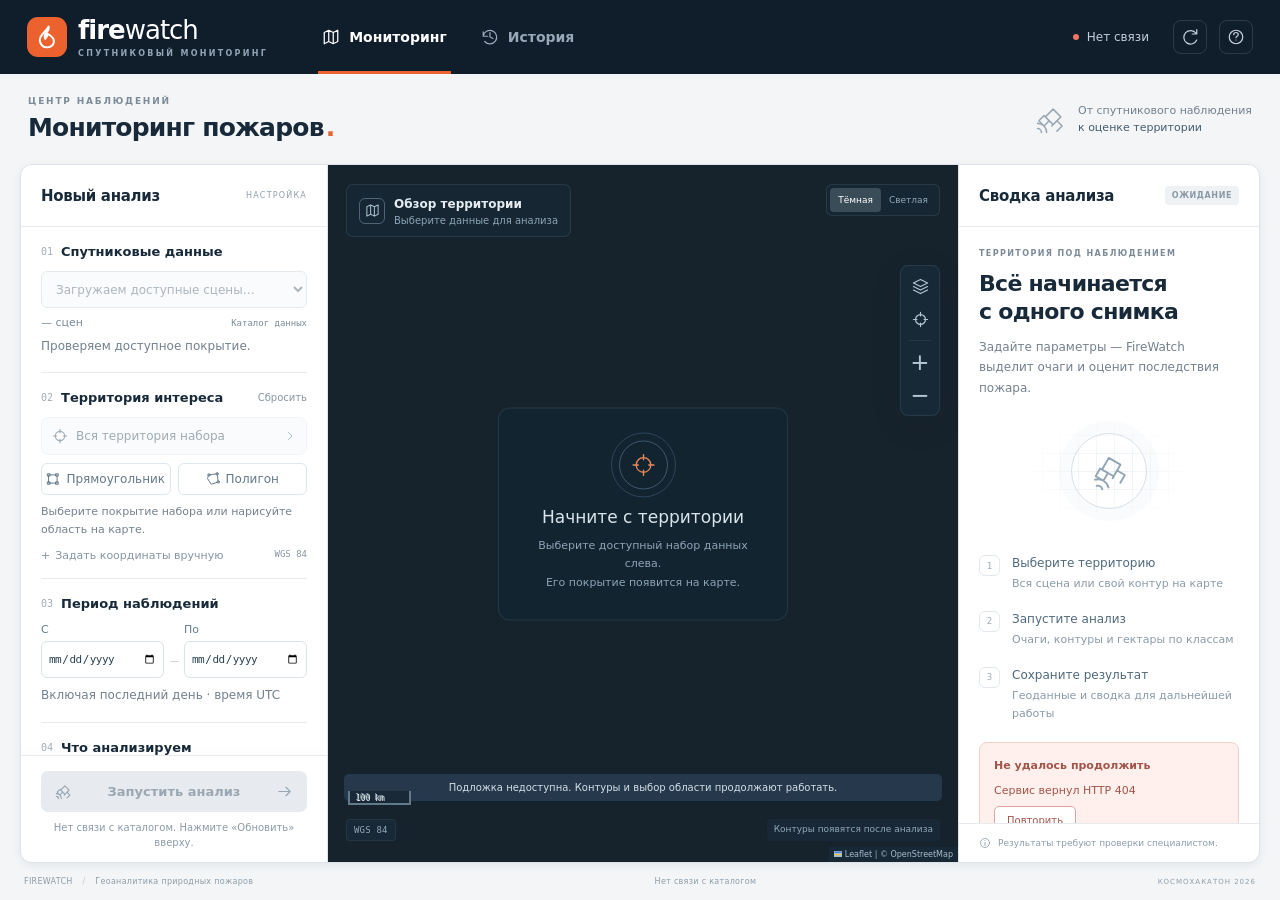
==== commit 3ab68266: "style(web): format first-party sources for review" ====
--- a/web/index.html
+++ b/web/index.html
@@ -1,61 +1,680 @@
 <!doctype html>
 <html lang="ru">
-<head>
-<meta charset="utf-8"><meta name="viewport" content="width=device-width, initial-scale=1"><meta name="theme-color" content="#101d2b">
-<meta name="description" content="FireWatch — спутниковый анализ природных пожаров: термоточки, контуры и оценка повреждений."><title>FireWatch · Мониторинг пожаров</title>
-<link rel="icon" href="favicon.svg" type="image/svg+xml"><link rel="stylesheet" href="vendor/leaflet-1.9.4.css"><link rel="stylesheet" href="styles.css?v=ee2d94d0621a">
-</head>
-<body>
-<svg class="svg-defs" xmlns="http://www.w3.org/2000/svg" aria-hidden="true"><defs>
-<symbol id="i-fire" viewBox="0 0 24 24"><path d="M13 3c1 5-5 5-3 10 1-1 2-2 2-4 4 2 6 5 5 8a6 6 0 0 1-11-1C4 11 10 8 13 3Z"/></symbol>
-<symbol id="i-map" viewBox="0 0 24 24"><path d="m3 6 6-3 6 3 6-3v15l-6 3-6-3-6 3V6Zm6-3v15m6-12v15"/></symbol>
-<symbol id="i-arrow" viewBox="0 0 24 24"><path d="M4 12h16m-6-6 6 6-6 6"/></symbol>
-<symbol id="i-history" viewBox="0 0 24 24"><path d="M3 11a9 9 0 1 1 2 7M3 5v6h6m3-5v6l4 2"/></symbol>
-<symbol id="i-help" viewBox="0 0 24 24"><circle cx="12" cy="12" r="9"/><path d="M9 9a3 3 0 0 1 6 0c0 2-3 2-3 4m0 3h.01"/></symbol>
-<symbol id="i-target" viewBox="0 0 24 24"><circle cx="12" cy="12" r="7"/><path d="M12 2v5m0 10v5M2 12h5m10 0h5"/></symbol>
-<symbol id="i-rect" viewBox="0 0 24 24"><path d="M5 5h14v14H5zM3 3h4v4H3zm14 0h4v4h-4zM3 17h4v4H3zm14 0h4v4h-4z"/></symbol>
-<symbol id="i-poly" viewBox="0 0 24 24"><path d="m5 5 14-2 2 14-12 4L3 12Z"/><circle cx="5" cy="5" r="2"/><circle cx="19" cy="3" r="2"/><circle cx="21" cy="17" r="2"/></symbol>
-<symbol id="i-layers" viewBox="0 0 24 24"><path d="m2 7 10-5 10 5-10 5Zm0 5 10 5 10-5M2 17l10 5 10-5"/></symbol>
-<symbol id="i-download" viewBox="0 0 24 24"><path d="M12 3v12m-5-5 5 5 5-5M4 16v5h16v-5"/></symbol>
-<symbol id="i-close" viewBox="0 0 24 24"><path d="m6 6 12 12M6 18 18 6"/></symbol>
-<symbol id="i-refresh" viewBox="0 0 24 24"><path d="M20 7a9 9 0 1 0 1 9M21 2v6h-6"/></symbol>
-<symbol id="i-satellite" viewBox="0 0 24 24"><path d="m8 10 6-6 6 6-6 6Zm-5 3 4-4 4 4-4 4Zm10 4 4-4 4 4-4 4M2 19a3 3 0 0 1 3 3m-3-7a7 7 0 0 1 7 7"/></symbol>
-<symbol id="i-info" viewBox="0 0 24 24"><circle cx="12" cy="12" r="9"/><path d="M12 11v6m0-10h.01"/></symbol>
-<symbol id="i-chevron" viewBox="0 0 24 24"><path d="m9 5 7 7-7 7"/></symbol>
-<symbol id="i-report" viewBox="0 0 24 24"><path d="M14 3H5v18h14V8Zm0 0v5h5M8 12h8m-8 4h6"/></symbol>
-</defs></svg>
-<a class="skip-link" href="#parameters">Перейти к параметрам анализа</a>
-<div class="app-shell">
-<header class="topbar">
-<a class="brand" href="/" aria-label="FireWatch — главная"><span class="brand-mark"><svg><use href="#i-fire"/></svg></span><span>fire<span class="brand-light">watch</span><small>СПУТНИКОВЫЙ МОНИТОРИНГ</small></span></a>
-<nav class="main-nav" aria-label="Основная навигация"><button class="nav-item current" id="nav-map" aria-current="page"><svg><use href="#i-map"/></svg>Мониторинг</button><button class="nav-item" id="open-history"><svg><use href="#i-history"/></svg>История<span class="nav-count" id="history-count" hidden>0</span></button></nav>
-<div class="topbar-meta"><span class="service-status"><i id="api-dot" class="pulse"></i><span id="api-state">Подключение…</span></span><button class="icon-button" id="refresh-data" title="Обновить каталог и модели" aria-label="Обновить каталог и модели"><svg><use href="#i-refresh"/></svg></button><button class="icon-button" id="open-help" aria-label="Как пользоваться FireWatch" title="Как пользоваться"><svg><use href="#i-help"/></svg></button></div>
-</header>
-<div class="workspace-heading"><div><p class="eyebrow">ЦЕНТР НАБЛЮДЕНИЙ</p><h1>Мониторинг пожаров<span class="title-dot">.</span></h1></div><div class="heading-note"><svg><use href="#i-satellite"/></svg><span>От спутникового наблюдения<br><b>к оценке территории</b></span></div></div>
-<nav class="mobile-tabs" aria-label="Панели рабочего экрана"><button data-panel="parameters" class="active">Параметры</button><button data-panel="map-section">Карта</button><button data-panel="results-panel">Результат</button></nav>
-<main class="workspace">
-<aside class="control-panel mobile-active" id="parameters" aria-label="Параметры анализа" tabindex="-1">
-<div class="panel-heading"><h2>Новый анализ</h2><span class="micro-label">НАСТРОЙКА</span></div>
-<div class="controls-scroll">
-<section class="control-section first"><div class="section-label"><span>01</span><h3>Спутниковые данные</h3></div><label class="sr-only" for="dataset">Источник сцен</label><select id="dataset" disabled><option>Загружаем доступные сцены…</option></select><div class="dataset-meta"><span id="dataset-scenes">— сцен</span><span id="dataset-sources">Каталог данных</span></div><div class="training-note" id="training-note" hidden><svg><use href="#i-info"/></svg><span><b>Обучающий пример</b><small>Демонстрация на train-сценах. Не оценка на независимых данных.</small></span></div><p class="field-note" id="dataset-note">Проверяем доступное покрытие.</p></section>
-<section class="control-section"><div class="section-label"><span>02</span><h3>Территория интереса</h3><button class="text-button reset" id="clear-aoi" title="Очистить выбранную область">Сбросить</button></div><button class="coverage-button" id="use-coverage" disabled><svg><use href="#i-target"/></svg><span>Вся территория набора</span><svg><use href="#i-chevron"/></svg></button><div class="draw-tools" role="group" aria-label="Нарисовать область"><button id="draw-rect" class="tool" aria-pressed="false"><svg><use href="#i-rect"/></svg>Прямоугольник</button><button id="draw-poly" class="tool" aria-pressed="false"><svg><use href="#i-poly"/></svg>Полигон</button></div><p class="field-note aoi-note" id="aoi-note">Выберите покрытие набора или нарисуйте область на карте.</p><details class="coordinate-details"><summary>Задать координаты вручную<span>WGS 84</span></summary><div class="bbox-grid"><label>Запад<input id="bbox-w" inputmode="decimal" placeholder="Долгота"></label><label>Юг<input id="bbox-s" inputmode="decimal" placeholder="Широта"></label><label>Восток<input id="bbox-e" inputmode="decimal" placeholder="Долгота"></label><label>Север<input id="bbox-n" inputmode="decimal" placeholder="Широта"></label></div><button class="text-button" id="apply-bbox">Применить координаты</button></details></section>
-<section class="control-section"><div class="section-label"><span>03</span><h3>Период наблюдений</h3></div><div class="date-grid"><label for="date-start">С<input id="date-start" type="date"></label><span class="date-separator">—</span><label for="date-end">По<input id="date-end" type="date"></label></div><p class="field-note">Включая последний день · время UTC</p></section>
-<section class="control-section"><div class="section-label"><span>04</span><h3>Что анализируем</h3></div><div class="tasks"><label class="task-option"><input id="task-af" type="checkbox" checked><span class="task-symbol af"><svg><use href="#i-fire"/></svg></span><span><b>Активные пожары</b><small>Термоточки · AF</small></span></label><label class="task-option"><input id="task-bs" type="checkbox" checked><span class="task-symbol bs"><svg><use href="#i-layers"/></svg></span><span><b>Выгоревшая территория</b><small>Площадь и степень повреждения · BS</small></span></label></div><div class="model-row"><label for="model">Модель анализа</label><select id="model" disabled><option>Загрузка…</option></select><p class="field-note" id="model-note">Проверяем готовность модели.</p></div></section>
-<section class="token-row" id="token-wrap" hidden><label for="token">Токен доступа<input id="token" type="password" autocomplete="off" placeholder="Введите токен сервиса"></label><button id="apply-token" class="secondary-button">Подключиться</button><p class="field-note">Хранится только в этой сессии браузера.</p></section>
-</div><div class="run-area"><button class="run-button" id="run-analysis" disabled><svg><use href="#i-satellite"/></svg><span id="run-label">Запустить анализ</span><svg><use href="#i-arrow"/></svg></button><p class="run-hint" id="run-hint">Загружаем каталог и модели…</p></div>
-</aside>
-<section class="map-section" id="map-section" aria-label="Карта анализа"><div id="map" class="dark-map" aria-label="Интерактивная карта. Область также можно задать координатами в параметрах."></div><div class="map-topline"><div class="map-title"><span class="map-live-mark"><svg><use href="#i-map"/></svg></span><div><b id="map-title">Обзор территории</b><small id="map-subtitle">Выберите данные для анализа</small></div></div><div class="basemap-switch" role="group" aria-label="Стиль карты"><button id="map-dark" class="active" aria-pressed="true">Тёмная</button><button id="map-light" aria-pressed="false">Светлая</button></div></div><div class="map-tools"><button id="zoom-coverage" class="map-tool" title="Показать покрытие" aria-label="Показать покрытие набора"><svg><use href="#i-layers"/></svg></button><button id="zoom-aoi" class="map-tool" title="Показать выбранную область" aria-label="Показать выбранную область"><svg><use href="#i-target"/></svg></button><span class="tool-divider"></span><button id="zoom-in" class="map-tool" aria-label="Приблизить">+</button><button id="zoom-out" class="map-tool" aria-label="Отдалить">−</button></div>
-<div class="draw-message" id="draw-message" hidden><span class="draw-dot"></span><span id="draw-instruction"></span><button id="finish-polygon" hidden>Завершить</button><button id="cancel-draw" aria-label="Отменить рисование"><svg><use href="#i-close"/></svg></button></div><div class="map-notice" id="map-notice" hidden>Подложка недоступна. Контуры и выбор области продолжают работать.</div><div class="map-onboarding" id="empty-map"><span class="empty-orbit"><svg><use href="#i-target"/></svg></span><h2>Начните с территории</h2><p>Выберите доступный набор данных слева.<br>Его покрытие появится на карте.</p></div>
-<div class="map-legend" id="legend" hidden><div class="legend-heading"><svg><use href="#i-layers"/></svg><b>Слои результатов</b><button id="toggle-legend" aria-expanded="true" aria-label="Свернуть легенду">−</button></div><div id="legend-body"><label class="legend-row"><input id="layer-af" type="checkbox" checked><span class="legend-dot fire"></span><span>Термоточки</span><b id="layer-af-count">—</b></label><label class="legend-row"><input id="layer-bs" type="checkbox" checked><span class="legend-dot burn"></span><span>Выгоревшая территория</span></label><div class="severity-keys"><span><i class="sev-1"></i>Слабая</span><span><i class="sev-2"></i>Средняя</span><span><i class="sev-3"></i>Сильная</span></div><label class="opacity-label" for="layer-opacity">Непрозрачность <output id="opacity-value">65%</output></label><input type="range" id="layer-opacity" min="10" max="100" value="65"></div></div><div class="map-bottom"><span class="coordinate-readout" id="cursor-coords">WGS 84</span><span class="map-scale-note" id="map-context">Контуры появятся после анализа</span></div></section>
-<aside class="results-panel" id="results-panel" aria-label="Результаты анализа"><div class="panel-heading"><h2>Сводка анализа</h2><span class="status-pill neutral" id="job-status">ОЖИДАНИЕ</span></div><div class="results-scroll"><div class="result-header"><p class="eyebrow">ТЕРРИТОРИЯ ПОД НАБЛЮДЕНИЕМ</p><h3 id="result-title">Всё начинается<br>с одного снимка</h3><p id="result-context" class="field-note">Задайте параметры — FireWatch выделит очаги и оценит последствия пожара.</p></div>
-<div class="job-progress" id="job-progress" hidden role="status"><div class="progress-head"><b id="progress-title">Анализ территории</b><span id="progress-percent">0%</span></div><div class="progress-track" role="progressbar" aria-label="Прогресс анализа" aria-valuemin="0" aria-valuemax="100" aria-valuenow="0"><i id="progress-bar"></i></div><p id="progress-text">Создаём задание…</p><ol class="progress-steps"><li id="step-queued">Подготовка данных</li><li id="step-running">Обработка моделью</li><li id="step-result">Формирование результата</li></ol></div>
-<div id="result-empty" class="result-empty"><div class="scan-visual" aria-hidden="true"><div class="scan-grid"></div><svg><use href="#i-satellite"/></svg><i></i></div><div class="empty-step"><span>1</span><p><b>Выберите территорию</b>Вся сцена или свой контур на карте</p></div><div class="empty-step"><span>2</span><p><b>Запустите анализ</b>Очаги, контуры и гектары по классам</p></div><div class="empty-step"><span>3</span><p><b>Сохраните результат</b>Геоданные и сводка для дальнейшей работы</p></div></div><div class="result-notice" id="result-notice" hidden></div>
-<div id="result-content" hidden><div class="metrics"><article><div class="metric-top"><svg><use href="#i-fire"/></svg><small>Термоточки</small></div><strong id="hotspot-count">—</strong><span id="af-metric-note">обнаружений AF</span></article><article><div class="metric-top"><svg><use href="#i-layers"/></svg><small>Площадь гари</small></div><strong id="burn-area">—</strong><span id="bs-metric-note">гектаров</span></article></div><section class="severity-card"><div class="card-heading"><h3>Степень повреждения</h3><span>ГА</span></div><div class="severity-stack" aria-hidden="true"><i class="s1"></i><i class="s2"></i><i class="s3"></i></div><div class="severity-bars"><div><i class="sev-1"></i><span>Слабая</span><b id="sev1">—</b></div><div><i class="sev-2"></i><span>Средняя</span><b id="sev2">—</b></div><div><i class="sev-3"></i><span>Сильная</span><b id="sev3">—</b></div></div><p id="severity-note" class="field-note">Площадь по наблюдаемым данным.</p></section><section class="quality-card"><div class="card-heading"><h3>Покрытие наблюдений</h3><svg><use href="#i-satellite"/></svg></div><div id="quality-list"></div></section><section class="warnings" id="warnings" hidden><h3>Что важно учесть</h3><ul id="warnings-list"></ul></section><section class="downloads"><div class="card-heading"><h3>Скачать результаты</h3><svg><use href="#i-download"/></svg></div><div id="download-list"></div></section><button id="open-report" class="report-button"><svg><use href="#i-report"/></svg>Справка по территории<svg><use href="#i-arrow"/></svg></button></div>
-<div id="error-box" class="error-box" role="alert" hidden><b>Не удалось продолжить</b><p id="error-message"></p><button id="retry-action" hidden>Повторить</button></div></div><div class="results-footer"><svg><use href="#i-info"/></svg><span>Результаты требуют проверки специалистом.</span></div></aside>
-</main><footer class="app-footer"><span>FIREWATCH <i>/</i> Геоаналитика природных пожаров</span><span id="footer-status">Источник данных — каталог сервиса</span><span>КОСМОХАКАТОН 2026</span></footer></div>
-<dialog id="history-dialog" class="app-dialog"><div class="dialog-heading"><div><p class="eyebrow">ВАША РАБОТА</p><h2>История анализов</h2></div><button class="icon-button" data-close-dialog aria-label="Закрыть историю"><svg><use href="#i-close"/></svg></button></div><p class="field-note">Последние 20 заданий в этом браузере. Выберите анализ, чтобы открыть его результат.</p><div id="history-list"></div></dialog>
-<dialog id="help-dialog" class="app-dialog"><div class="dialog-heading"><div><p class="eyebrow">КРАТКОЕ РУКОВОДСТВО</p><h2>От территории к результату</h2></div><button class="icon-button" data-close-dialog aria-label="Закрыть руководство"><svg><use href="#i-close"/></svg></button></div><ol class="help-list"><li><b>Выберите спутниковые данные.</b><p>Каталог содержит сцены, доступные сервису. Обучающие примеры отмечены отдельно.</p></li><li><b>Задайте область и период.</b><p>Используйте всё покрытие набора, нарисуйте прямоугольник двумя щелчками или полигон по вершинам. Завершите полигон кнопкой на карте. Даты включают оба выбранных дня, время — UTC.</p></li><li><b>Запустите анализ.</b><p>AF показывает термоточки, BS — контуры выгоревшей территории и три степени повреждения. Доступность модулей зависит от сцен и готовности модели.</p></li><li><b>Изучите результат.</b><p>Нажмите на очаг или контур, переключайте слои и скачайте GeoJSON или JSON-справку. Площади рассчитаны сервисом в гектарах.</p></li></ol><div class="help-note"><svg><use href="#i-info"/></svg><p>«Нет данных» не означает «нет пожара». Проверяйте покрытие и ограничения наблюдений.</p></div><a class="text-button" href="/docs" target="_blank" rel="noopener">Документация API ↗</a></dialog>
-<dialog id="report-dialog" class="app-dialog report-dialog"><div class="dialog-heading"><div><p class="eyebrow">FIREWATCH / АНАЛИТИЧЕСКАЯ СПРАВКА</p><h2>Оценка территории</h2></div><button class="icon-button" data-close-dialog aria-label="Закрыть справку"><svg><use href="#i-close"/></svg></button></div><div id="report-body"></div><div class="dialog-actions"><button id="print-report" class="secondary-button"><svg><use href="#i-report"/></svg>Печать / PDF</button><button id="download-report" class="run-button"><svg><use href="#i-download"/></svg>Скачать JSON</button></div></dialog>
-<div class="toast" id="toast" role="status" hidden></div>
-<script src="vendor/leaflet-1.9.4.js"></script><script src="core.js?v=d7cb7ca94b1a"></script><script src="app.js?v=ae3d6dba79f4"></script>
-</body></html>
+  <head>
+    <meta charset="utf-8" />
+    <meta name="viewport" content="width=device-width, initial-scale=1" />
+    <meta name="theme-color" content="#101d2b" />
+    <meta
+      name="description"
+      content="FireWatch — спутниковый анализ природных пожаров: термоточки, контуры и оценка повреждений."
+    />
+    <title>FireWatch · Мониторинг пожаров</title>
+    <link rel="icon" href="favicon.svg" type="image/svg+xml" />
+    <link rel="stylesheet" href="vendor/leaflet-1.9.4.css" />
+    <link rel="stylesheet" href="styles.css?v=73efe76fac04" />
+  </head>
+  <body>
+    <svg class="svg-defs" xmlns="http://www.w3.org/2000/svg" aria-hidden="true">
+      <defs>
+        <symbol id="i-fire" viewBox="0 0 24 24">
+          <path
+            d="M13 3c1 5-5 5-3 10 1-1 2-2 2-4 4 2 6 5 5 8a6 6 0 0 1-11-1C4 11 10 8 13 3Z"
+          />
+        </symbol>
+        <symbol id="i-map" viewBox="0 0 24 24">
+          <path d="m3 6 6-3 6 3 6-3v15l-6 3-6-3-6 3V6Zm6-3v15m6-12v15" />
+        </symbol>
+        <symbol id="i-arrow" viewBox="0 0 24 24">
+          <path d="M4 12h16m-6-6 6 6-6 6" />
+        </symbol>
+        <symbol id="i-history" viewBox="0 0 24 24">
+          <path d="M3 11a9 9 0 1 1 2 7M3 5v6h6m3-5v6l4 2" />
+        </symbol>
+        <symbol id="i-help" viewBox="0 0 24 24">
+          <circle cx="12" cy="12" r="9" />
+          <path d="M9 9a3 3 0 0 1 6 0c0 2-3 2-3 4m0 3h.01" />
+        </symbol>
+        <symbol id="i-target" viewBox="0 0 24 24">
+          <circle cx="12" cy="12" r="7" />
+          <path d="M12 2v5m0 10v5M2 12h5m10 0h5" />
+        </symbol>
+        <symbol id="i-rect" viewBox="0 0 24 24">
+          <path
+            d="M5 5h14v14H5zM3 3h4v4H3zm14 0h4v4h-4zM3 17h4v4H3zm14 0h4v4h-4z"
+          />
+        </symbol>
+        <symbol id="i-poly" viewBox="0 0 24 24">
+          <path d="m5 5 14-2 2 14-12 4L3 12Z" />
+          <circle cx="5" cy="5" r="2" />
+          <circle cx="19" cy="3" r="2" />
+          <circle cx="21" cy="17" r="2" />
+        </symbol>
+        <symbol id="i-layers" viewBox="0 0 24 24">
+          <path d="m2 7 10-5 10 5-10 5Zm0 5 10 5 10-5M2 17l10 5 10-5" />
+        </symbol>
+        <symbol id="i-download" viewBox="0 0 24 24">
+          <path d="M12 3v12m-5-5 5 5 5-5M4 16v5h16v-5" />
+        </symbol>
+        <symbol id="i-close" viewBox="0 0 24 24">
+          <path d="m6 6 12 12M6 18 18 6" />
+        </symbol>
+        <symbol id="i-refresh" viewBox="0 0 24 24">
+          <path d="M20 7a9 9 0 1 0 1 9M21 2v6h-6" />
+        </symbol>
+        <symbol id="i-satellite" viewBox="0 0 24 24">
+          <path
+            d="m8 10 6-6 6 6-6 6Zm-5 3 4-4 4 4-4 4Zm10 4 4-4 4 4-4 4M2 19a3 3 0 0 1 3 3m-3-7a7 7 0 0 1 7 7"
+          />
+        </symbol>
+        <symbol id="i-info" viewBox="0 0 24 24">
+          <circle cx="12" cy="12" r="9" />
+          <path d="M12 11v6m0-10h.01" />
+        </symbol>
+        <symbol id="i-chevron" viewBox="0 0 24 24">
+          <path d="m9 5 7 7-7 7" />
+        </symbol>
+        <symbol id="i-report" viewBox="0 0 24 24">
+          <path d="M14 3H5v18h14V8Zm0 0v5h5M8 12h8m-8 4h6" />
+        </symbol>
+      </defs>
+    </svg>
+    <a class="skip-link" href="#parameters">Перейти к параметрам анализа</a>
+    <div class="app-shell">
+      <header class="topbar">
+        <a class="brand" href="/" aria-label="FireWatch — главная"
+          ><span class="brand-mark"
+            ><svg><use href="#i-fire" /></svg></span
+          ><span
+            >fire<span class="brand-light">watch</span
+            ><small>СПУТНИКОВЫЙ МОНИТОРИНГ</small></span
+          ></a
+        >
+        <nav class="main-nav" aria-label="Основная навигация">
+          <button class="nav-item current" id="nav-map" aria-current="page">
+            <svg><use href="#i-map" /></svg>Мониторинг</button
+          ><button class="nav-item" id="open-history">
+            <svg><use href="#i-history" /></svg>История<span
+              class="nav-count"
+              id="history-count"
+              hidden
+              >0</span
+            >
+          </button>
+        </nav>
+        <div class="topbar-meta">
+          <span class="service-status"
+            ><i id="api-dot" class="pulse"></i
+            ><span id="api-state">Подключение…</span></span
+          ><button
+            class="icon-button"
+            id="refresh-data"
+            title="Обновить каталог и модели"
+            aria-label="Обновить каталог и модели"
+          >
+            <svg><use href="#i-refresh" /></svg></button
+          ><button
+            class="icon-button"
+            id="open-help"
+            aria-label="Как пользоваться FireWatch"
+            title="Как пользоваться"
+          >
+            <svg><use href="#i-help" /></svg>
+          </button>
+        </div>
+      </header>
+      <div class="workspace-heading">
+        <div>
+          <p class="eyebrow">ЦЕНТР НАБЛЮДЕНИЙ</p>
+          <h1>Мониторинг пожаров<span class="title-dot">.</span></h1>
+        </div>
+        <div class="heading-note">
+          <svg><use href="#i-satellite" /></svg
+          ><span
+            >От спутникового наблюдения<br /><b>к оценке территории</b></span
+          >
+        </div>
+      </div>
+      <nav class="mobile-tabs" aria-label="Панели рабочего экрана">
+        <button data-panel="parameters" class="active">Параметры</button
+        ><button data-panel="map-section">Карта</button
+        ><button data-panel="results-panel">Результат</button>
+      </nav>
+      <main class="workspace">
+        <aside
+          class="control-panel mobile-active"
+          id="parameters"
+          aria-label="Параметры анализа"
+          tabindex="-1"
+        >
+          <div class="panel-heading">
+            <h2>Новый анализ</h2>
+            <span class="micro-label">НАСТРОЙКА</span>
+          </div>
+          <div class="controls-scroll">
+            <section class="control-section first">
+              <div class="section-label">
+                <span>01</span>
+                <h3>Спутниковые данные</h3>
+              </div>
+              <label class="sr-only" for="dataset">Источник сцен</label
+              ><select id="dataset" disabled>
+                <option>Загружаем доступные сцены…</option>
+              </select>
+              <div class="dataset-meta">
+                <span id="dataset-scenes">— сцен</span
+                ><span id="dataset-sources">Каталог данных</span>
+              </div>
+              <div class="training-note" id="training-note" hidden>
+                <svg><use href="#i-info" /></svg
+                ><span
+                  ><b>Обучающий пример</b
+                  ><small
+                    >Демонстрация на train-сценах. Не оценка на независимых
+                    данных.</small
+                  ></span
+                >
+              </div>
+              <p class="field-note" id="dataset-note">
+                Проверяем доступное покрытие.
+              </p>
+            </section>
+            <section class="control-section">
+              <div class="section-label">
+                <span>02</span>
+                <h3>Территория интереса</h3>
+                <button
+                  class="text-button reset"
+                  id="clear-aoi"
+                  title="Очистить выбранную область"
+                >
+                  Сбросить
+                </button>
+              </div>
+              <button class="coverage-button" id="use-coverage" disabled>
+                <svg><use href="#i-target" /></svg
+                ><span>Вся территория набора</span
+                ><svg><use href="#i-chevron" /></svg>
+              </button>
+              <div
+                class="draw-tools"
+                role="group"
+                aria-label="Нарисовать область"
+              >
+                <button id="draw-rect" class="tool" aria-pressed="false">
+                  <svg><use href="#i-rect" /></svg>Прямоугольник</button
+                ><button id="draw-poly" class="tool" aria-pressed="false">
+                  <svg><use href="#i-poly" /></svg>Полигон
+                </button>
+              </div>
+              <p class="field-note aoi-note" id="aoi-note">
+                Выберите покрытие набора или нарисуйте область на карте.
+              </p>
+              <details class="coordinate-details">
+                <summary>Задать координаты вручную<span>WGS 84</span></summary>
+                <div class="bbox-grid">
+                  <label
+                    >Запад<input
+                      id="bbox-w"
+                      inputmode="decimal"
+                      placeholder="Долгота" /></label
+                  ><label
+                    >Юг<input
+                      id="bbox-s"
+                      inputmode="decimal"
+                      placeholder="Широта" /></label
+                  ><label
+                    >Восток<input
+                      id="bbox-e"
+                      inputmode="decimal"
+                      placeholder="Долгота" /></label
+                  ><label
+                    >Север<input
+                      id="bbox-n"
+                      inputmode="decimal"
+                      placeholder="Широта"
+                  /></label>
+                </div>
+                <button class="text-button" id="apply-bbox">
+                  Применить координаты
+                </button>
+              </details>
+            </section>
+            <section class="control-section">
+              <div class="section-label">
+                <span>03</span>
+                <h3>Период наблюдений</h3>
+              </div>
+              <div class="date-grid">
+                <label for="date-start"
+                  >С<input id="date-start" type="date" /></label
+                ><span class="date-separator">—</span
+                ><label for="date-end"
+                  >По<input id="date-end" type="date"
+                /></label>
+              </div>
+              <p class="field-note">Включая последний день · время UTC</p>
+            </section>
+            <section class="control-section">
+              <div class="section-label">
+                <span>04</span>
+                <h3>Что анализируем</h3>
+              </div>
+              <div class="tasks">
+                <label class="task-option"
+                  ><input id="task-af" type="checkbox" checked /><span
+                    class="task-symbol af"
+                    ><svg><use href="#i-fire" /></svg></span
+                  ><span
+                    ><b>Активные пожары</b><small>Термоточки · AF</small></span
+                  ></label
+                ><label class="task-option"
+                  ><input id="task-bs" type="checkbox" checked /><span
+                    class="task-symbol bs"
+                    ><svg><use href="#i-layers" /></svg></span
+                  ><span
+                    ><b>Выгоревшая территория</b
+                    ><small>Площадь и степень повреждения · BS</small></span
+                  ></label
+                >
+              </div>
+              <div class="model-row">
+                <label for="model">Модель анализа</label
+                ><select id="model" disabled>
+                  <option>Загрузка…</option>
+                </select>
+                <p class="field-note" id="model-note">
+                  Проверяем готовность модели.
+                </p>
+              </div>
+            </section>
+            <section class="token-row" id="token-wrap" hidden>
+              <label for="token"
+                >Токен доступа<input
+                  id="token"
+                  type="password"
+                  autocomplete="off"
+                  placeholder="Введите токен сервиса" /></label
+              ><button id="apply-token" class="secondary-button">
+                Подключиться
+              </button>
+              <p class="field-note">Хранится только в этой сессии браузера.</p>
+            </section>
+          </div>
+          <div class="run-area">
+            <button class="run-button" id="run-analysis" disabled>
+              <svg><use href="#i-satellite" /></svg
+              ><span id="run-label">Запустить анализ</span
+              ><svg><use href="#i-arrow" /></svg>
+            </button>
+            <p class="run-hint" id="run-hint">Загружаем каталог и модели…</p>
+          </div>
+        </aside>
+        <section
+          class="map-section"
+          id="map-section"
+          aria-label="Карта анализа"
+        >
+          <div
+            id="map"
+            class="dark-map"
+            aria-label="Интерактивная карта. Область также можно задать координатами в параметрах."
+          ></div>
+          <div class="map-topline">
+            <div class="map-title">
+              <span class="map-live-mark"
+                ><svg><use href="#i-map" /></svg
+              ></span>
+              <div>
+                <b id="map-title">Обзор территории</b
+                ><small id="map-subtitle">Выберите данные для анализа</small>
+              </div>
+            </div>
+            <div class="basemap-switch" role="group" aria-label="Стиль карты">
+              <button id="map-dark" class="active" aria-pressed="true">
+                Тёмная</button
+              ><button id="map-light" aria-pressed="false">Светлая</button>
+            </div>
+          </div>
+          <div class="map-tools">
+            <button
+              id="zoom-coverage"
+              class="map-tool"
+              title="Показать покрытие"
+              aria-label="Показать покрытие набора"
+            >
+              <svg><use href="#i-layers" /></svg></button
+            ><button
+              id="zoom-aoi"
+              class="map-tool"
+              title="Показать выбранную область"
+              aria-label="Показать выбранную область"
+            >
+              <svg><use href="#i-target" /></svg></button
+            ><span class="tool-divider"></span
+            ><button id="zoom-in" class="map-tool" aria-label="Приблизить">
+              +</button
+            ><button id="zoom-out" class="map-tool" aria-label="Отдалить">
+              −
+            </button>
+          </div>
+          <div class="draw-message" id="draw-message" hidden>
+            <span class="draw-dot"></span><span id="draw-instruction"></span
+            ><button id="finish-polygon" hidden>Завершить</button
+            ><button id="cancel-draw" aria-label="Отменить рисование">
+              <svg><use href="#i-close" /></svg>
+            </button>
+          </div>
+          <div class="map-notice" id="map-notice" hidden>
+            Подложка недоступна. Контуры и выбор области продолжают работать.
+          </div>
+          <div class="map-onboarding" id="empty-map">
+            <span class="empty-orbit"
+              ><svg><use href="#i-target" /></svg
+            ></span>
+            <h2>Начните с территории</h2>
+            <p>
+              Выберите доступный набор данных слева.<br />Его покрытие появится
+              на карте.
+            </p>
+          </div>
+          <div class="map-legend" id="legend" hidden>
+            <div class="legend-heading">
+              <svg><use href="#i-layers" /></svg><b>Слои результатов</b
+              ><button
+                id="toggle-legend"
+                aria-expanded="true"
+                aria-label="Свернуть легенду"
+              >
+                −
+              </button>
+            </div>
+            <div id="legend-body">
+              <label class="legend-row"
+                ><input id="layer-af" type="checkbox" checked /><span
+                  class="legend-dot fire"
+                ></span
+                ><span>Термоточки</span><b id="layer-af-count">—</b></label
+              ><label class="legend-row"
+                ><input id="layer-bs" type="checkbox" checked /><span
+                  class="legend-dot burn"
+                ></span
+                ><span>Выгоревшая территория</span></label
+              >
+              <div class="severity-keys">
+                <span><i class="sev-1"></i>Слабая</span
+                ><span><i class="sev-2"></i>Средняя</span
+                ><span><i class="sev-3"></i>Сильная</span>
+              </div>
+              <label class="opacity-label" for="layer-opacity"
+                >Непрозрачность <output id="opacity-value">65%</output></label
+              ><input
+                type="range"
+                id="layer-opacity"
+                min="10"
+                max="100"
+                value="65"
+              />
+            </div>
+          </div>
+          <div class="map-bottom">
+            <span class="coordinate-readout" id="cursor-coords">WGS 84</span
+            ><span class="map-scale-note" id="map-context"
+              >Контуры появятся после анализа</span
+            >
+          </div>
+        </section>
+        <aside
+          class="results-panel"
+          id="results-panel"
+          aria-label="Результаты анализа"
+        >
+          <div class="panel-heading">
+            <h2>Сводка анализа</h2>
+            <span class="status-pill neutral" id="job-status">ОЖИДАНИЕ</span>
+          </div>
+          <div class="results-scroll">
+            <div class="result-header">
+              <p class="eyebrow">ТЕРРИТОРИЯ ПОД НАБЛЮДЕНИЕМ</p>
+              <h3 id="result-title">Всё начинается<br />с одного снимка</h3>
+              <p id="result-context" class="field-note">
+                Задайте параметры — FireWatch выделит очаги и оценит последствия
+                пожара.
+              </p>
+            </div>
+            <div class="job-progress" id="job-progress" hidden role="status">
+              <div class="progress-head">
+                <b id="progress-title">Анализ территории</b
+                ><span id="progress-percent">0%</span>
+              </div>
+              <div
+                class="progress-track"
+                role="progressbar"
+                aria-label="Прогресс анализа"
+                aria-valuemin="0"
+                aria-valuemax="100"
+                aria-valuenow="0"
+              >
+                <i id="progress-bar"></i>
+              </div>
+              <p id="progress-text">Создаём задание…</p>
+              <ol class="progress-steps">
+                <li id="step-queued">Подготовка данных</li>
+                <li id="step-running">Обработка моделью</li>
+                <li id="step-result">Формирование результата</li>
+              </ol>
+            </div>
+            <div id="result-empty" class="result-empty">
+              <div class="scan-visual" aria-hidden="true">
+                <div class="scan-grid"></div>
+                <svg><use href="#i-satellite" /></svg><i></i>
+              </div>
+              <div class="empty-step">
+                <span>1</span>
+                <p>
+                  <b>Выберите территорию</b>Вся сцена или свой контур на карте
+                </p>
+              </div>
+              <div class="empty-step">
+                <span>2</span>
+                <p>
+                  <b>Запустите анализ</b>Очаги, контуры и гектары по классам
+                </p>
+              </div>
+              <div class="empty-step">
+                <span>3</span>
+                <p>
+                  <b>Сохраните результат</b>Геоданные и сводка для дальнейшей
+                  работы
+                </p>
+              </div>
+            </div>
+            <div class="result-notice" id="result-notice" hidden></div>
+            <div id="result-content" hidden>
+              <div class="metrics">
+                <article>
+                  <div class="metric-top">
+                    <svg><use href="#i-fire" /></svg><small>Термоточки</small>
+                  </div>
+                  <strong id="hotspot-count">—</strong
+                  ><span id="af-metric-note">обнаружений AF</span>
+                </article>
+                <article>
+                  <div class="metric-top">
+                    <svg><use href="#i-layers" /></svg
+                    ><small>Площадь гари</small>
+                  </div>
+                  <strong id="burn-area">—</strong
+                  ><span id="bs-metric-note">гектаров</span>
+                </article>
+              </div>
+              <section class="severity-card">
+                <div class="card-heading">
+                  <h3>Степень повреждения</h3>
+                  <span>ГА</span>
+                </div>
+                <div class="severity-stack" aria-hidden="true">
+                  <i class="s1"></i><i class="s2"></i><i class="s3"></i>
+                </div>
+                <div class="severity-bars">
+                  <div>
+                    <i class="sev-1"></i><span>Слабая</span><b id="sev1">—</b>
+                  </div>
+                  <div>
+                    <i class="sev-2"></i><span>Средняя</span><b id="sev2">—</b>
+                  </div>
+                  <div>
+                    <i class="sev-3"></i><span>Сильная</span><b id="sev3">—</b>
+                  </div>
+                </div>
+                <p id="severity-note" class="field-note">
+                  Площадь по наблюдаемым данным.
+                </p>
+              </section>
+              <section class="quality-card">
+                <div class="card-heading">
+                  <h3>Покрытие наблюдений</h3>
+                  <svg><use href="#i-satellite" /></svg>
+                </div>
+                <div id="quality-list"></div>
+              </section>
+              <section class="warnings" id="warnings" hidden>
+                <h3>Что важно учесть</h3>
+                <ul id="warnings-list"></ul>
+              </section>
+              <section class="downloads">
+                <div class="card-heading">
+                  <h3>Скачать результаты</h3>
+                  <svg><use href="#i-download" /></svg>
+                </div>
+                <div id="download-list"></div>
+              </section>
+              <button id="open-report" class="report-button">
+                <svg><use href="#i-report" /></svg>Справка по территории<svg>
+                  <use href="#i-arrow" />
+                </svg>
+              </button>
+            </div>
+            <div id="error-box" class="error-box" role="alert" hidden>
+              <b>Не удалось продолжить</b>
+              <p id="error-message"></p>
+              <button id="retry-action" hidden>Повторить</button>
+            </div>
+          </div>
+          <div class="results-footer">
+            <svg><use href="#i-info" /></svg
+            ><span>Результаты требуют проверки специалистом.</span>
+          </div>
+        </aside>
+      </main>
+      <footer class="app-footer">
+        <span>FIREWATCH <i>/</i> Геоаналитика природных пожаров</span
+        ><span id="footer-status">Источник данных — каталог сервиса</span
+        ><span>КОСМОХАКАТОН 2026</span>
+      </footer>
+    </div>
+    <dialog id="history-dialog" class="app-dialog">
+      <div class="dialog-heading">
+        <div>
+          <p class="eyebrow">ВАША РАБОТА</p>
+          <h2>История анализов</h2>
+        </div>
+        <button
+          class="icon-button"
+          data-close-dialog
+          aria-label="Закрыть историю"
+        >
+          <svg><use href="#i-close" /></svg>
+        </button>
+      </div>
+      <p class="field-note">
+        Последние 20 заданий в этом браузере. Выберите анализ, чтобы открыть его
+        результат.
+      </p>
+      <div id="history-list"></div>
+    </dialog>
+    <dialog id="help-dialog" class="app-dialog">
+      <div class="dialog-heading">
+        <div>
+          <p class="eyebrow">КРАТКОЕ РУКОВОДСТВО</p>
+          <h2>От территории к результату</h2>
+        </div>
+        <button
+          class="icon-button"
+          data-close-dialog
+          aria-label="Закрыть руководство"
+        >
+          <svg><use href="#i-close" /></svg>
+        </button>
+      </div>
+      <ol class="help-list">
+        <li>
+          <b>Выберите спутниковые данные.</b>
+          <p>
+            Каталог содержит сцены, доступные сервису. Обучающие примеры
+            отмечены отдельно.
+          </p>
+        </li>
+        <li>
+          <b>Задайте область и период.</b>
+          <p>
+            Используйте всё покрытие набора, нарисуйте прямоугольник двумя
+            щелчками или полигон по вершинам. Завершите полигон кнопкой на
+            карте. Даты включают оба выбранных дня, время — UTC.
+          </p>
+        </li>
+        <li>
+          <b>Запустите анализ.</b>
+          <p>
+            AF показывает термоточки, BS — контуры выгоревшей территории и три
+            степени повреждения. Доступность модулей зависит от сцен и
+            готовности модели.
+          </p>
+        </li>
+        <li>
+          <b>Изучите результат.</b>
+          <p>
+            Нажмите на очаг или контур, переключайте слои и скачайте GeoJSON или
+            JSON-справку. Площади рассчитаны сервисом в гектарах.
+          </p>
+        </li>
+      </ol>
+      <div class="help-note">
+        <svg><use href="#i-info" /></svg>
+        <p>
+          «Нет данных» не означает «нет пожара». Проверяйте покрытие и
+          ограничения наблюдений.
+        </p>
+      </div>
+      <a class="text-button" href="/docs" target="_blank" rel="noopener"
+        >Документация API ↗</a
+      >
+    </dialog>
+    <dialog id="report-dialog" class="app-dialog report-dialog">
+      <div class="dialog-heading">
+        <div>
+          <p class="eyebrow">FIREWATCH / АНАЛИТИЧЕСКАЯ СПРАВКА</p>
+          <h2>Оценка территории</h2>
+        </div>
+        <button
+          class="icon-button"
+          data-close-dialog
+          aria-label="Закрыть справку"
+        >
+          <svg><use href="#i-close" /></svg>
+        </button>
+      </div>
+      <div id="report-body"></div>
+      <div class="dialog-actions">
+        <button id="print-report" class="secondary-button">
+          <svg><use href="#i-report" /></svg>Печать / PDF</button
+        ><button id="download-report" class="run-button">
+          <svg><use href="#i-download" /></svg>Скачать JSON
+        </button>
+      </div>
+    </dialog>
+    <div class="toast" id="toast" role="status" hidden></div>
+    <script src="vendor/leaflet-1.9.4.js"></script>
+    <script src="core.js?v=a4d6a6bcbfcb"></script>
+    <script src="app.js?v=ceead2100ac1"></script>
+  </body>
+</html>
--- a/web/styles.css
+++ b/web/styles.css
@@ -1,17 +1,2636 @@
-:root{--navy:#101d2b;--ink:#182a3a;--muted:#73818e;--line:#e7ebef;--bg:#f3f5f7;--orange:#eb622e;--green:#288d72;--sans:"Segoe UI",Inter,system-ui,sans-serif;--mono:Consolas,monospace;--shadow:0 8px 30px #081b3220;color-scheme:light}
-*{box-sizing:border-box}[hidden]{display:none!important}html,body{margin:0;height:100%;min-width:320px}body{font:14px var(--sans);color:var(--ink);background:var(--bg)}button,input,select{font:inherit}button,a,input,select,summary{touch-action:manipulation}button{cursor:pointer;transition:background .16s,color .16s}button:disabled{cursor:not-allowed}button:focus-visible,a:focus-visible,input:focus-visible,select:focus-visible,summary:focus-visible{outline:3px solid #e98b49;outline-offset:3px}svg{width:20px;height:20px;fill:none;stroke:currentColor;stroke-width:1.65;stroke-linecap:round;stroke-linejoin:round;flex-shrink:0}.svg-defs{position:absolute;width:0;height:0;overflow:hidden}.sr-only{position:absolute!important;width:1px;height:1px;padding:0;overflow:hidden;clip:rect(0,0,0,0);white-space:nowrap}.skip-link{position:fixed;left:12px;top:-100px;z-index:3000;background:white;padding:14px}.skip-link:focus{top:12px}.app-shell{height:100dvh;min-height:650px;display:flex;flex-direction:column}
-.topbar{height:74px;flex-shrink:0;background:var(--navy);padding:0 27px;display:flex;align-items:center;gap:50px;color:#c5ced8}.brand{display:flex;gap:11px;align-items:center;color:#fff;text-decoration:none;font-size:26px;line-height:1;font-weight:750;letter-spacing:-1px}.brand-light{font-weight:350}.brand small{display:block;margin-top:7px;font-size:8px;letter-spacing:2.3px;color:#93a4b4;font-weight:600}.brand-mark{height:40px;width:40px;border-radius:11px;background:var(--orange);display:grid;place-items:center}.brand-mark svg{height:29px;width:29px}.main-nav{display:flex;gap:26px;height:100%}.nav-item{border:0;background:transparent;color:#98a8b8;display:flex;align-items:center;gap:9px;position:relative;font-weight:550;padding:0 4px;font-size:14px}.nav-item.current,.nav-item:hover{color:white}.nav-item.current:after{content:"";position:absolute;height:3px;bottom:0;left:0;right:0;background:var(--orange)}.nav-item svg{width:18px;height:18px}.nav-count{font-size:11px;background:#ffffff18;padding:1px 5px;border-radius:5px}.topbar-meta{margin-left:auto;display:flex;gap:12px;align-items:center}.service-status{display:flex;align-items:center;gap:8px;font-size:12px;margin-right:12px;white-space:nowrap}.pulse{display:inline-block;width:6px;height:6px;background:#91a0af;border-radius:50%}.pulse.ready{background:#65c9a8;box-shadow:0 0 0 4px #65c9a80d}.pulse.warning{background:#efb65c}.pulse.error{background:#ef7565}.icon-button{width:34px;height:34px;border:1px solid #ffffff20;border-radius:8px;display:grid;place-items:center;background:transparent;color:inherit}.icon-button:hover{background:#ffffff12}.icon-button svg{width:18px;height:18px}.workspace-heading{height:90px;flex-shrink:0;padding:0 28px;display:flex;align-items:center;justify-content:space-between}.eyebrow{color:#7c8b97;font-size:9px;font-weight:750;letter-spacing:1.8px;margin:0 0 8px}.workspace-heading h1{margin:0;font-size:25px;letter-spacing:-.8px;line-height:1.1;font-weight:650}.title-dot{color:var(--orange);margin-left:2px}.heading-note{display:flex;gap:12px;align-items:center;font-size:11px;line-height:1.55;color:var(--muted)}.heading-note svg{width:31px;height:31px;color:#9ba9b4;stroke-width:1.2}.heading-note b{font-weight:500;color:#455b6e}
-.workspace{flex:1;min-height:0;display:grid;grid-template-columns:306px minmax(300px,1fr) 300px;margin:0 20px;gap:1px;border:1px solid #dde3e9;border-radius:12px;overflow:hidden;background:#e0e5ea;box-shadow:0 3px 8px #142e4510}.control-panel,.results-panel{background:white;display:flex;flex-direction:column;min-height:0;min-width:0;position:relative}.panel-heading{height:62px;flex-shrink:0;display:flex;justify-content:space-between;align-items:center;padding:0 20px;border-bottom:1px solid var(--line);gap:10px}.panel-heading h2{font-size:15px;font-weight:650;letter-spacing:-.3px;margin:0}.micro-label{font-size:8px;color:#92a0aa;letter-spacing:1.2px}.controls-scroll,.results-scroll{overflow-y:auto;scrollbar-width:thin;scrollbar-color:#cfd8df transparent;min-height:0;overscroll-behavior:contain}.controls-scroll{padding:0 20px 14px;flex:1}.control-section{padding:17px 0 0;margin-top:16px;border-top:1px solid var(--line)}.control-section.first{border:0;margin:0}.section-label{display:flex;align-items:center;gap:8px;margin-bottom:12px}.section-label>span{font-family:var(--mono);font-size:10px;color:#a0adb7}.section-label h3{font-size:12px;margin:0;font-weight:650}.section-label .reset{margin-left:auto;color:#8896a2;font-size:10px;padding:0}.field-note{font-size:11px;line-height:1.6;color:var(--muted);margin:8px 0 0}.dataset-meta{display:flex;align-items:center;justify-content:space-between;font-size:10px;color:#7a8b98;margin-top:8px;gap:5px}.dataset-meta span:last-child{font-family:var(--mono);font-size:9px}label{font-size:11px;font-weight:500;color:#677d8e}input:not([type=checkbox],[type=range]),select{width:100%;height:37px;background:#fff;border:1px solid #dbe2e8;border-radius:6px;padding:7px 10px;color:#2a4153;font-size:12px;line-height:1.2;min-width:0}select{padding-right:20px}select:disabled{background:#f8fafb;color:#8b98a3}.training-note{display:flex;gap:7px;background:#fff8ed;border:1px solid #f5e5ca;padding:8px;border-radius:6px;margin-top:10px;color:#99733d;font-size:10px}.training-note svg{width:14px;height:14px;margin-top:1px}.training-note b{font-weight:600}.training-note small{display:block;font-size:9px;line-height:1.5;margin-top:3px}.coverage-button{width:100%;background:#f7f9fb;border:1px solid #e4e9ee;color:#40586a;padding:10px;border-radius:7px;display:flex;align-items:center;gap:8px;font-size:11px}.coverage-button svg:first-child{width:16px;height:16px}.coverage-button svg:last-child{width:12px;height:12px;margin-left:auto}.coverage-button:hover:not(:disabled){border-color:#becbd6;background:#eef3f7}.coverage-button:disabled{opacity:.5}.draw-tools{display:flex;gap:7px;margin-top:8px}.tool{flex:1;border:1px solid #dfe6ed;border-radius:6px;padding:8px 4px;background:#fff;color:#64798a;font-size:10px;display:flex;justify-content:center;align-items:center;gap:6px;min-width:0}.tool svg{width:14px;height:14px}.tool.active{background:#fff1e9;border-color:#f4a380;color:#b84b21}.tool:hover{background:#f5f8fa}.aoi-note{font-size:10px;min-height:16px}.aoi-note.selected{color:var(--green)}.coordinate-details{margin-top:11px;font-size:10px;color:#8695a2}.coordinate-details summary{cursor:pointer;list-style:inside;display:flex;justify-content:space-between}.coordinate-details summary:before{content:"+";margin-right:5px}.coordinate-details[open] summary:before{content:"−"}.coordinate-details summary span{font-size:9px;margin-left:auto;font-family:var(--mono)}.bbox-grid{display:grid;grid-template-columns:1fr 1fr;gap:8px;margin-top:8px}.bbox-grid input{height:31px;margin-top:4px}.text-button{background:transparent;border:0;padding:7px 0;color:#b54f28;font-size:11px;text-decoration:none}.text-button:hover{text-decoration:underline}.date-grid{display:grid;grid-template-columns:minmax(0,1fr) 8px minmax(0,1fr);gap:6px;align-items:end}.date-grid label{font-size:10px;min-width:0}.date-grid input{margin-top:5px;font-size:10px!important;padding:7px 6px!important;font-family:var(--mono);letter-spacing:-.5px}.date-separator{padding-bottom:12px;color:#afbac3;font-size:9px}.tasks{display:flex;flex-direction:column;gap:8px}.task-option{border:1px solid #e1e7ed;border-radius:7px;padding:9px;display:flex;align-items:center;gap:9px;cursor:pointer}.task-option:has(input:checked){border-color:#eec1aa;background:#fffcf9}.task-option:has(input:disabled){opacity:.45;cursor:not-allowed}.task-option input{order:3;margin-left:auto;accent-color:var(--orange);width:14px;height:14px;flex-shrink:0}.task-symbol{height:27px;width:27px;display:grid;place-items:center;background:#fff0e7;color:#e0723e;border-radius:6px}.task-symbol svg{width:17px;height:17px}.task-symbol.bs{color:#be8d3a;background:#f9f2e3}.task-option b{display:block;font-size:11px;color:#334c5e;font-weight:600}.task-option small{display:block;font-size:9px;color:#8a9aa6;margin-top:4px}.model-row{margin-top:14px}.model-row label{font-size:10px}.model-row select{margin-top:5px;height:31px;font-size:10px}.model-row .field-note{font-size:9px}.run-area{padding:15px 20px 12px;border-top:1px solid var(--line);background:#fff;flex-shrink:0;box-shadow:0 -4px 12px #1d354b04}.run-button{width:100%;height:41px;display:flex;justify-content:center;align-items:center;gap:9px;background:var(--orange);color:white;border:0;border-radius:7px;font-size:12px;font-weight:600;box-shadow:0 4px 8px #ef673620;padding:0 14px}.run-button>svg{width:17px;height:17px}.run-button>svg:last-child{margin-left:auto}.run-button>svg:first-child{margin-right:auto}.run-button:hover:not(:disabled){background:#d95727}.run-button:disabled{background:#e7ebef;color:#9aa7b3;box-shadow:none}.run-hint{font-size:9px;line-height:1.5;color:#8c9aa6;margin:8px 0 0;text-align:center;min-height:14px}
-.map-section{position:relative;min-width:0;background:#17232c;isolation:isolate}.leaflet-container{height:100%;width:100%;background:#17232c;font-family:var(--sans)}.dark-map .leaflet-tile-pane{filter:brightness(.8) invert(1) grayscale(.8) hue-rotate(180deg) brightness(.75) contrast(.9)}.leaflet-control-attribution{font-size:8px!important;background:#182a39e8!important;color:#99a9b4!important;padding:2px 5px!important}.leaflet-control-attribution a{color:#a8bdca!important}.leaflet-popup-content-wrapper{border-radius:9px;box-shadow:var(--shadow)}.leaflet-popup-content{font:12px/1.6 var(--sans);color:var(--ink);margin:15px}.leaflet-popup-content .popup-label{display:block;font-size:9px;letter-spacing:1px;color:var(--orange);margin-bottom:5px}.map-topline{position:absolute;top:19px;left:18px;right:18px;display:flex;align-items:start;justify-content:space-between;gap:8px;z-index:500;pointer-events:none}.map-title{display:flex;align-items:center;gap:9px;color:#e5edf2;background:#172734ed;border:1px solid #4e657050;border-radius:7px;padding:10px 12px;max-width:calc(100% - 112px)}.map-live-mark{width:26px;height:26px;border:1px solid #506375;border-radius:6px;display:grid;place-items:center;color:#a8bfcc}.map-live-mark svg{width:15px;height:15px}.map-title b{font-size:11px;font-weight:600}.map-title small{display:block;color:#8ca4b4;font-size:9px;margin-top:4px;max-width:230px;white-space:nowrap;text-overflow:ellipsis;overflow:hidden}.basemap-switch{display:flex;pointer-events:auto;background:#172734ed;border:1px solid #4e657050;padding:3px;border-radius:6px;flex-shrink:0}.basemap-switch button{background:transparent;border:0;border-radius:4px;padding:7px 8px;color:#94a8b7;font-size:9px}.basemap-switch button.active{background:#3b4c59;color:#fff}.map-tools{position:absolute;right:18px;top:100px;z-index:500;background:#182937ed;border:1px solid #4e657050;border-radius:8px;box-shadow:var(--shadow);padding:4px}.map-tool{display:flex;justify-content:center;align-items:center;width:30px;height:33px;border:0;background:transparent;color:#b6c7d3;font-size:23px;font-weight:300;border-radius:4px}.map-tool:hover{background:#ffffff15;color:white}.map-tool svg{width:17px;height:17px}.tool-divider{display:block;height:1px;background:#ffffff12;margin:4px}.map-onboarding{position:absolute;z-index:440;left:50%;top:50%;transform:translate(-50%,-50%);color:#d9e4eb;text-align:center;width:290px;background:#142532eb;padding:26px 20px;border:1px solid #49617450;border-radius:12px;pointer-events:none}.map-onboarding h2{font-weight:500;font-size:17px;margin:18px 0 10px}.map-onboarding p{color:#8da4b5;font-size:11px;line-height:1.7;margin:0}.empty-orbit{height:49px;width:49px;border:1px solid #3f596c;outline:1px solid #2c455a;outline-offset:7px;display:grid;place-items:center;border-radius:50%;margin:6px auto;color:#e78958}.empty-orbit svg{width:25px;height:25px;stroke-width:1.3}.map-bottom{position:absolute;bottom:21px;left:18px;right:18px;z-index:500;display:flex;justify-content:space-between;gap:10px;pointer-events:none;color:#91a9b9;font-size:9px}.coordinate-readout{font-family:var(--mono);letter-spacing:.2px;background:#182937ed;border:1px solid #4e657040;border-radius:4px;padding:5px 7px}.map-scale-note{background:#182937ed;border-radius:4px;padding:5px 7px;max-width:55%;text-overflow:ellipsis;overflow:hidden;white-space:nowrap}.draw-message{position:absolute;top:90px;left:18px;right:65px;z-index:501;display:flex;align-items:center;gap:8px;padding:11px 12px;border:1px solid #c98345;background:#fff6e9;color:#8d582c;border-radius:7px;font-size:11px;line-height:1.5}.draw-message button{border:0;background:#eedcc5;color:#704721;border-radius:4px;font-size:10px;padding:5px 7px;white-space:nowrap}.draw-message #cancel-draw{padding:1px;background:transparent;margin-left:auto;display:grid;place-items:center}.draw-message svg{width:17px;height:17px}.draw-dot{width:6px;height:6px;border-radius:50%;background:var(--orange);flex-shrink:0}.map-notice{position:absolute;bottom:61px;right:16px;left:16px;z-index:490;background:#273b4eed;color:#d4dfe7;font-size:10px;padding:8px 10px;border-radius:5px;text-align:center}.map-legend{position:absolute;bottom:60px;left:18px;width:235px;z-index:495;background:#182937f5;color:#d8e3eb;border:1px solid #4e657050;border-radius:9px;box-shadow:var(--shadow);padding:13px}.legend-heading{display:flex;align-items:center;gap:7px;font-size:10px}.legend-heading svg{width:15px;height:15px;color:#91aabc}.legend-heading b{font-weight:550}.legend-heading button{margin-left:auto;border:0;background:none;color:#9bb0bf;font-size:18px;line-height:12px}.legend-row{display:flex;align-items:center;gap:8px;color:#becedb;font-size:10px;margin-top:12px;cursor:pointer}.legend-row input{width:12px;height:12px;margin:0;accent-color:var(--orange)}.legend-dot{width:7px;height:7px;display:inline-block;flex-shrink:0}.legend-dot.fire{background:#ff8049;border-radius:50%;box-shadow:0 0 0 3px #fd764123}.legend-dot.burn{background:#ecb15a;border-radius:1px}.legend-row b{margin-left:auto;font:10px var(--mono);color:#89a3b6}.severity-keys{display:flex;gap:10px;margin:10px 0 0 20px;font-size:8px;color:#849eb1}.severity-keys i{height:5px;width:5px;display:inline-block;margin-right:4px}.sev-1,.s1{background:#ebc563}.sev-2,.s2{background:#ed903f}.sev-3,.s3{background:#d35143}.opacity-label{display:flex;justify-content:space-between;font-size:9px;color:#8fa7b7;border-top:1px solid #ffffff0d;padding-top:12px;margin-top:12px}.opacity-label output{font-family:var(--mono)}#layer-opacity{width:100%;height:3px;accent-color:#ed905d;margin:11px 0 2px;cursor:pointer}
-.results-scroll{padding:22px 20px;flex:1}.result-header .eyebrow{font-size:8px;letter-spacing:1.4px;margin-bottom:12px}.result-header h3{font-size:22px;line-height:1.25;letter-spacing:-.7px;font-weight:550;margin:0}.result-header>.field-note{font-size:11px;line-height:1.7;margin-top:12px}.status-pill{font-size:8px;letter-spacing:.6px;font-weight:650;border-radius:4px;padding:5px 7px;white-space:nowrap}.neutral{background:#eef2f5;color:#8999a6}.running{background:#fff2df;color:#a77636}.success{background:#e9f5ef;color:#32826b}.failed{background:#fbeae6;color:#b55248}.scan-visual{position:relative;height:108px;width:170px;display:grid;place-items:center;margin:19px auto 29px;isolation:isolate;color:#91a5b5}.scan-grid{position:absolute;inset:0;z-index:-1;background-image:linear-gradient(#dae3ea80 1px,transparent 1px),linear-gradient(90deg,#dae3ea80 1px,transparent 1px);background-size:18px 18px;mask-image:radial-gradient(ellipse,#000 10%,transparent 70%)}.scan-visual>svg{width:38px;height:38px;stroke-width:1.2;transform:rotate(-15deg)}.scan-visual>i{position:absolute;width:76px;height:76px;border:1px solid #d5e0e9;border-radius:50%;box-shadow:0 0 0 12px #e5ebf233}.empty-step{display:flex;align-items:start;gap:12px;margin:17px 0}.empty-step>span{height:21px;width:21px;display:grid;place-items:center;flex-shrink:0;border:1px solid #e3e9ee;border-radius:6px;font:9px var(--mono);color:#9aabb9;margin-top:1px}.empty-step p{font-size:10px;color:#8a9ba8;line-height:1.6;margin:0}.empty-step b{display:block;color:#50697c;font-size:11px;font-weight:500;margin-bottom:2px}.results-footer{border-top:1px solid var(--line);padding:12px 20px;display:flex;align-items:start;gap:7px;flex-shrink:0;color:#8a9daa;font-size:9px;line-height:1.6}.results-footer svg{width:12px;height:12px;margin-top:1px}.job-progress{margin-top:23px;padding:15px;background:#f7f9fb;border:1px solid #e6ecf1;border-radius:8px}.progress-head{display:flex;justify-content:space-between;font-size:10px;color:#526c7f}.progress-head b{font-weight:550}#progress-percent{font-family:var(--mono);color:var(--orange)}.progress-track{height:4px;background:#e0e7ed;border-radius:5px;overflow:hidden;margin-top:13px}.progress-track i{display:block;height:100%;background:var(--orange);transition:width .5s;width:0}.job-progress p{font-size:10px;line-height:1.5;color:#8194a4;margin:10px 0 0}.progress-steps{list-style:none;padding:0;margin:20px 0 0;display:flex;flex-direction:column;gap:12px}.progress-steps li{display:flex;align-items:center;gap:8px;color:#8fa1b0;font-size:10px}.progress-steps li:before{content:"";height:6px;width:6px;border:1px solid #bdcbd6;border-radius:50%}.progress-steps .active{color:#ce682e}.progress-steps .active:before{border-color:var(--orange);background:var(--orange)}.progress-steps .done:before{border-color:var(--green);background:var(--green)}.result-notice{padding:12px;margin-top:17px;border:1px solid #f0dfc2;background:#fff9ef;color:#92733f;border-radius:7px;font-size:11px;line-height:1.65}.metrics{display:grid;grid-template-columns:1fr 1fr;gap:8px;margin-top:21px}.metrics article{min-width:0;padding:14px 11px;border:1px solid #e5eaf0;border-radius:8px;background:linear-gradient(150deg,#fff,#f9fafc)}.metric-top{display:flex;gap:6px;align-items:center;color:#899ead}.metric-top svg{width:13px;height:13px;color:#d68854}.metric-top small{font-size:9px;white-space:nowrap;color:#6a8497}.metrics strong{display:block;font-size:30px;letter-spacing:-1.2px;font-weight:550;color:#273f53;line-height:1.1;margin:15px 0 6px;overflow-wrap:anywhere}.metrics article:last-child strong{color:var(--orange)}.metrics article>span{color:#8398a7;font-size:9px}.severity-card,.quality-card,.downloads{padding:19px 0 0;margin-top:21px;border-top:1px solid var(--line)}.card-heading{display:flex;align-items:center;justify-content:space-between}.card-heading h3{font-size:12px;font-weight:600;margin:0}.card-heading>span{font-size:8px;color:#95a6b4;font-family:var(--mono)}.card-heading>svg{width:14px;height:14px;color:#a0b0bd}.severity-stack{display:flex;gap:3px;border-radius:3px;overflow:hidden;height:7px;background:#f0f3f6;margin:16px 0}.severity-stack i{height:100%;width:0;transition:width .4s}.severity-bars>div{display:flex;align-items:center;gap:8px;margin-top:12px;font-size:11px;color:#7990a1}.severity-bars i{height:6px;width:6px;border-radius:1px}.severity-bars b{margin-left:auto;color:#3f586b;font:11px var(--mono)}.severity-card .field-note{font-size:9px;margin-top:14px}.quality-row{margin-top:15px;display:grid;grid-template-columns:1fr auto;gap:7px;font-size:10px;color:#6f8799}.quality-row b{font:10px var(--mono);color:var(--green)}.quality-row small{grid-column:1/-1;font-size:9px;color:#849aaa;line-height:1.6}.quality-line{grid-column:1/-1;height:4px;background:#edf2f4;border-radius:5px;overflow:hidden}.quality-line i{height:100%;display:block;background:#70ad97}.warnings{background:#fff9f0;border:1px solid #f4e9d9;border-radius:7px;padding:12px;margin-top:18px;color:#937548}.warnings h3{font-size:10px;font-weight:600;margin:0}.warnings ul{font-size:10px;line-height:1.7;padding-left:13px;margin:7px 0 0;overflow-wrap:anywhere}.download-link{display:flex;width:100%;align-items:center;gap:9px;margin-top:8px;padding:9px;border:1px solid #e2e9ee;border-radius:6px;text-decoration:none;color:#526e81;font-size:10px}.download-link:hover{background:#f4f8fa}.download-link>svg{width:15px;height:15px;color:#9dafbb}.download-link>svg:last-child{margin-left:auto;width:12px;height:12px}.download-link small{display:block;font-size:8px;letter-spacing:.3px;color:#8199a9;margin-top:3px}.downloads details{margin-top:10px;font-size:10px;color:#7892a6}.downloads summary{cursor:pointer}.report-button{width:100%;display:flex;gap:8px;align-items:center;justify-content:center;border:1px solid #dfe7ee;background:#f4f7fa;color:#59788f;border-radius:6px;padding:10px;font-size:10px;margin-top:14px}.report-button>svg{width:14px;height:14px}.report-button>svg:last-child{margin-left:auto}.report-button:hover{background:#eaf0f5}.error-box{background:#fff0ee;border:1px solid #f0d0ca;padding:14px;border-radius:8px;color:#a35448;font-size:11px;line-height:1.6;margin-top:20px;overflow-wrap:anywhere}.error-box>b{font-weight:600}.error-box>p{margin:7px 0}.error-box button{border:1px solid #dda69c;background:white;color:#a35448;padding:6px 12px;border-radius:5px;font-size:10px}.app-footer{height:37px;flex-shrink:0;display:flex;align-items:center;justify-content:space-between;padding:0 24px;color:#8c9da9;font-size:8px;letter-spacing:.3px;gap:10px}.app-footer i{font-style:normal;color:#c0cbd3;margin:0 7px}.app-footer>span:last-child{font-size:7px;letter-spacing:1px}.token-row{padding-top:15px}.token-row input{margin:6px 0}.secondary-button{display:inline-flex;align-items:center;justify-content:center;gap:8px;color:#405e74;background:#f7f9fb;border:1px solid #d9e2e9;border-radius:7px;font-size:12px;padding:10px 14px}.secondary-button:hover{background:#ebf1f5}.secondary-button svg{width:16px;height:16px}
-.app-dialog{border:1px solid #dce4eb;border-radius:16px;color:var(--ink);padding:27px;width:min(560px,calc(100vw - 32px));max-height:85dvh;overflow:auto;box-shadow:0 20px 80px #0c1c3b30}.app-dialog::backdrop{background:#07132285;backdrop-filter:blur(4px)}.dialog-heading{display:flex;align-items:center;justify-content:space-between;gap:15px;margin-bottom:17px}.dialog-heading h2{margin:0;font-size:23px;font-weight:550;letter-spacing:-.5px}.dialog-heading .icon-button{border-color:#dbe3ea;color:#7b92a2;flex-shrink:0}.dialog-heading .eyebrow{font-size:8px}.help-list{list-style:decimal-leading-zero;padding-left:25px;color:var(--orange);margin:20px 0}.help-list li{padding-left:9px;margin:20px 0;font-size:13px}.help-list b{font-weight:600;color:#2f4a5e}.help-list p{color:#7b91a1;font-size:12px;line-height:1.75;margin:7px 0}.help-note{display:flex;gap:10px;border:1px solid #e1e8ee;background:#f5f8fa;padding:13px;border-radius:8px;color:#718a9f}.help-note p{font-size:12px;line-height:1.7;margin:0}.help-note svg{width:17px;height:17px;margin-top:2px}.history-empty{text-align:center;padding:37px 15px;color:#8a9eaf;font-size:13px}.history-item{width:100%;display:flex;align-items:center;gap:12px;text-align:left;border:1px solid #e4eaf0;border-radius:8px;padding:15px 12px;background:white;margin-top:10px;color:#3c5a70}.history-item:hover{background:#f5f8fa}.history-item>svg{color:#9eb0bd;width:17px;height:17px}.history-item>span{flex:1;min-width:0}.history-item b{display:block;font-size:12px;font-weight:600;overflow:hidden;text-overflow:ellipsis;white-space:nowrap}.history-item small{display:block;font-size:10px;color:#8b9eac;margin-top:5px}.history-item:disabled{opacity:.5}.history-item .status-pill{flex:0}.report-meta{padding:14px;background:#f5f8fa;border-radius:8px;margin:16px 0;display:grid;grid-template-columns:110px 1fr;gap:10px;font-size:12px;line-height:1.5;overflow-wrap:anywhere}.report-meta dt{color:#879aa9}.report-meta dd{margin:0;color:#3d5a6e}.report-table{width:100%;border-collapse:collapse;font-size:12px;margin:20px 0}.report-table th,.report-table td{text-align:left;padding:12px 8px;border-bottom:1px solid #e4ebf0}.report-table th{color:#7f94a4;font-weight:500}.report-table td:last-child{text-align:right;font-family:var(--mono)}.report-limitations{font-size:12px;line-height:1.8;color:#7e93a3}.dialog-actions{display:flex;gap:10px;border-top:1px solid var(--line);padding-top:20px}.dialog-actions>*{flex:1}.dialog-actions .run-button{font-size:12px;height:40px}.dialog-actions .run-button>svg{margin:0}.toast{position:fixed;bottom:50px;left:50%;transform:translateX(-50%);background:#182f42;color:#dfeaf2;box-shadow:var(--shadow);border:1px solid #466075;padding:12px 19px;border-radius:9px;font-size:12px;line-height:1.5;z-index:3500;max-width:calc(100vw - 30px);text-align:center}.mobile-tabs{display:none}.draw-cursor{cursor:crosshair!important}.light-theme .map-title,.light-theme .map-tools,.light-theme .basemap-switch{background:#ffffffed;border-color:#d6e0e7;box-shadow:var(--shadow)}.light-theme .map-title b{color:#2c4a61}.light-theme .map-title small{color:#7791a5}.light-theme .basemap-switch button.active{background:#e3ebf1;color:#385970}.light-theme .map-tool{color:#56778f}.light-theme .map-tool:hover{background:#edf2f6}.light-theme .tool-divider{background:#e1e9ef}.leaflet-overlay-pane svg{width:auto;height:auto;stroke:none}.leaflet-control-scale-line{font:8px var(--mono);background:#182937e6;border-color:#627b8b;color:#91a8b6;box-shadow:none}.leaflet-bottom.leaflet-left{left:15px;bottom:52px}
-@media(min-width:1600px){.workspace{grid-template-columns:330px minmax(350px,1fr) 330px;margin:0 28px}.workspace-heading{height:100px;padding:0 36px}.topbar{padding:0 36px}.control-section{padding-top:21px;margin-top:20px}.panel-heading{height:67px}.controls-scroll{padding:0 24px 18px}.results-scroll{padding:24px}.run-area{padding:17px 24px 14px}.section-label h3,.task-option b,.coverage-button{font-size:13px}.field-note{font-size:12px}.task-option small,.dataset-meta,.aoi-note{font-size:11px}.task-option{padding:11px}.tool{font-size:11px}.date-grid input{font-size:11px!important}.model-row select{font-size:12px}.model-row label,.model-row .field-note{font-size:11px}.run-button{height:46px;font-size:14px}.run-hint{font-size:10px}.metrics strong{font-size:36px}.metric-top small,.metrics article>span{font-size:11px}.card-heading h3{font-size:14px}.severity-bars>div{font-size:13px}.severity-bars b,.quality-row,.download-link,.report-button{font-size:12px}.quality-row small{font-size:10px}.result-header h3{font-size:25px}.empty-step b,.result-header .field-note{font-size:12px}.empty-step p{font-size:11px}.map-title b{font-size:13px}.map-title small{font-size:11px}.map-legend{width:260px}.legend-row,.legend-heading{font-size:12px}.severity-keys{font-size:10px}.opacity-label{font-size:11px}}
-@media(max-width:1200px) and (min-width:761px){.workspace{grid-template-columns:270px minmax(240px,1fr) 264px;margin:0 12px}.topbar{gap:30px;padding:0 20px}.controls-scroll,.results-scroll{padding-left:15px;padding-right:15px}.panel-heading{padding:0 15px}.run-area{padding:12px 15px}.panel-heading h2{font-size:13px}.micro-label{display:none}.map-topline{top:12px;left:12px;right:12px;flex-direction:column}.map-title{max-width:100%;width:max-content}.map-title small{max-width:170px}.map-tools{right:12px;top:125px}.draw-message{left:12px;top:115px;right:57px;flex-wrap:wrap}.map-scale-note{display:none}.map-legend{left:12px;width:210px}.metrics article{padding:12px 8px}.metrics strong{font-size:26px}.workspace-heading{height:78px}.service-status{margin-right:0;font-size:10px}.nav-item{font-size:12px}.topbar-meta{gap:7px}.workspace-heading h1{font-size:23px}.date-grid{grid-template-columns:1fr;gap:7px}.date-grid label{display:flex;align-items:center;gap:7px}.date-grid input{margin:0}.date-separator{display:none}}
-@media(max-width:980px) and (min-width:761px){.workspace{grid-template-columns:260px 1fr;grid-template-rows:minmax(450px,1fr) auto;overflow:auto;gap:1px}.control-panel{grid-row:1/3;position:sticky;top:0;max-height:100%}.results-panel{grid-column:2;max-height:none}.results-scroll{overflow:visible;display:grid;grid-template-columns:1fr 1fr;gap:16px}.result-header{grid-column:1/-1}.result-header h3 br{display:none}.result-empty{grid-column:1/-1;display:flex;flex-wrap:wrap;gap:12px}.scan-visual{display:none}.empty-step{margin:0;flex:1;min-width:130px}.results-scroll>#result-content{grid-column:1/-1;display:grid;grid-template-columns:1fr 1fr;gap:15px}.metrics{grid-column:1/-1;margin-top:0}.severity-card,.quality-card,.downloads{margin-top:0}.warnings,.report-button,.job-progress,.error-box,.result-notice{grid-column:1/-1}.topbar{gap:25px}.brand{font-size:23px}.brand small{font-size:7px;letter-spacing:1.8px}.main-nav{gap:15px}.service-status{max-width:120px;white-space:normal;line-height:1.4}.heading-note,.app-footer>span:nth-child(2){display:none}}
-@media(max-width:760px){.app-shell{height:auto;min-height:100dvh}.topbar{height:66px;padding:0 16px;gap:10px}.brand{font-size:23px;gap:8px}.brand-mark{height:35px;width:35px;border-radius:10px}.brand-mark svg{width:24px;height:24px}.brand small{font-size:6px;letter-spacing:1.8px}.main-nav{margin-left:auto;gap:0}.nav-item{font-size:0;padding:0 8px}.nav-item svg{width:20px;height:20px}.nav-item.current{display:none}.nav-count{font-size:8px;position:absolute;top:14px;right:1px}.topbar-meta{margin-left:0;gap:7px}.service-status,.heading-note{display:none}.icon-button{height:30px;width:30px}.workspace-heading{height:83px;padding:0 20px}.workspace-heading .eyebrow{font-size:8px}.workspace-heading h1{font-size:23px}.mobile-tabs{display:flex;margin:0 12px 10px;background:#e7edf2;padding:4px;border-radius:9px;gap:4px}.mobile-tabs button{flex:1;padding:9px 6px;background:none;border:0;border-radius:6px;font-size:12px;color:#7d919f}.mobile-tabs button.active{background:#fff;color:#2c4c62}.workspace{display:flex;flex-direction:column;margin:0 12px;min-height:calc(100dvh - 240px);flex:none}.workspace>aside,.workspace>.map-section{display:none}.workspace>#parameters.mobile-active,.workspace>#results-panel.mobile-active{display:flex}.workspace>#map-section.mobile-active{display:block;height:calc(100dvh - 240px);min-height:440px}.panel-heading{height:56px;padding:0 20px}.controls-scroll{overflow:visible;padding:0 20px 22px}.control-section{margin-top:21px;padding-top:22px}.section-label h3{font-size:14px}.section-label>span{font-size:11px}input:not([type=checkbox],[type=range]),select{height:43px;font-size:14px}.dataset-meta{font-size:12px}.dataset-meta span:last-child{font-size:10px}.field-note,.aoi-note{font-size:12px}.coverage-button{font-size:13px;padding:12px}.tool{font-size:12px;padding:11px}.coordinate-details{font-size:12px}.date-grid input{font-size:12px!important;padding:8px!important}.date-grid label{font-size:12px}.task-option{padding:12px}.task-option b{font-size:13px}.task-option small{font-size:11px}.task-option input{width:17px;height:17px}.model-row label{font-size:12px}.model-row select{height:39px;font-size:13px}.model-row .field-note{font-size:11px}.run-area{padding:17px 20px;position:sticky;bottom:0;z-index:5;background:#fffffffa}.run-button{height:46px;font-size:14px}.run-hint{font-size:11px}.training-note{font-size:12px;padding:10px}.training-note small{font-size:11px}.map-topline{left:12px;right:12px;top:12px}.map-title{padding:8px;gap:7px;max-width:calc(100% - 109px)}.map-title small{max-width:140px;font-size:9px}.map-title b{font-size:11px}.map-live-mark{display:none}.basemap-switch button{font-size:9px;padding:7px 6px}.map-tools{right:12px;top:82px}.map-bottom{left:12px;right:12px;bottom:23px}.map-scale-note{display:none}.map-legend{left:12px;bottom:62px;width:222px}.draw-message{left:12px;right:55px;top:80px;flex-wrap:wrap}.map-onboarding{max-width:80%;padding:23px 12px}.results-scroll{overflow:visible;padding:24px 20px}.result-header h3{font-size:26px}.result-header>.field-note{font-size:13px}.empty-step{margin:23px 0}.empty-step b{font-size:13px}.empty-step p{font-size:12px}.metric-top small,.metrics article>span{font-size:11px}.metrics strong{font-size:36px}.card-heading h3{font-size:14px}.severity-bars>div,.severity-bars b{font-size:13px}.quality-row{font-size:12px}.quality-row small,.severity-card .field-note{font-size:11px}.download-link{font-size:13px;padding:12px}.download-link small{font-size:10px}.report-button{font-size:12px;padding:12px}.warnings h3,.warnings ul{font-size:12px}.results-footer{font-size:11px}.app-footer{font-size:8px;height:42px;padding:0 18px}.app-footer>span:nth-child(n+2){display:none}.app-dialog{padding:22px}.dialog-heading h2{font-size:21px}.dialog-actions{flex-direction:column}.dialog-actions>*{flex:none}.report-meta{grid-template-columns:80px 1fr;font-size:11px}.report-table{font-size:11px}.result-notice{font-size:12px}.error-box{font-size:13px}.error-box button{font-size:12px}.progress-head,.progress-steps li,.job-progress p{font-size:12px}}
-@media(prefers-reduced-motion:reduce){*,*:before,*:after{transition:none!important;animation:none!important;scroll-behavior:auto!important}}
-.preset-row{margin-top:12px}.preset-row label{font-size:10px;color:#708797}.preset-row select{margin-top:6px;font-size:11px}
+:root {
+  --navy: #101d2b;
+  --ink: #182a3a;
+  --muted: #73818e;
+  --line: #e7ebef;
+  --bg: #f3f5f7;
+  --orange: #eb622e;
+  --green: #288d72;
+  --sans: "Segoe UI", Inter, system-ui, sans-serif;
+  --mono: Consolas, monospace;
+  --shadow: 0 8px 30px #081b3220;
+  color-scheme: light;
+}
+* {
+  box-sizing: border-box;
+}
+[hidden] {
+  display: none !important;
+}
+html,
+body {
+  margin: 0;
+  height: 100%;
+  min-width: 320px;
+}
+body {
+  font: 14px var(--sans);
+  color: var(--ink);
+  background: var(--bg);
+}
+button,
+input,
+select {
+  font: inherit;
+}
+button,
+a,
+input,
+select,
+summary {
+  touch-action: manipulation;
+}
+button {
+  cursor: pointer;
+  transition:
+    background 0.16s,
+    color 0.16s;
+}
+button:disabled {
+  cursor: not-allowed;
+}
+button:focus-visible,
+a:focus-visible,
+input:focus-visible,
+select:focus-visible,
+summary:focus-visible {
+  outline: 3px solid #e98b49;
+  outline-offset: 3px;
+}
+svg {
+  width: 20px;
+  height: 20px;
+  fill: none;
+  stroke: currentColor;
+  stroke-width: 1.65;
+  stroke-linecap: round;
+  stroke-linejoin: round;
+  flex-shrink: 0;
+}
+.svg-defs {
+  position: absolute;
+  width: 0;
+  height: 0;
+  overflow: hidden;
+}
+.sr-only {
+  position: absolute !important;
+  width: 1px;
+  height: 1px;
+  padding: 0;
+  overflow: hidden;
+  clip: rect(0, 0, 0, 0);
+  white-space: nowrap;
+}
+.skip-link {
+  position: fixed;
+  left: 12px;
+  top: -100px;
+  z-index: 3000;
+  background: white;
+  padding: 14px;
+}
+.skip-link:focus {
+  top: 12px;
+}
+.app-shell {
+  height: 100dvh;
+  min-height: 650px;
+  display: flex;
+  flex-direction: column;
+}
+.topbar {
+  height: 74px;
+  flex-shrink: 0;
+  background: var(--navy);
+  padding: 0 27px;
+  display: flex;
+  align-items: center;
+  gap: 50px;
+  color: #c5ced8;
+}
+.brand {
+  display: flex;
+  gap: 11px;
+  align-items: center;
+  color: #fff;
+  text-decoration: none;
+  font-size: 26px;
+  line-height: 1;
+  font-weight: 750;
+  letter-spacing: -1px;
+}
+.brand-light {
+  font-weight: 350;
+}
+.brand small {
+  display: block;
+  margin-top: 7px;
+  font-size: 8px;
+  letter-spacing: 2.3px;
+  color: #93a4b4;
+  font-weight: 600;
+}
+.brand-mark {
+  height: 40px;
+  width: 40px;
+  border-radius: 11px;
+  background: var(--orange);
+  display: grid;
+  place-items: center;
+}
+.brand-mark svg {
+  height: 29px;
+  width: 29px;
+}
+.main-nav {
+  display: flex;
+  gap: 26px;
+  height: 100%;
+}
+.nav-item {
+  border: 0;
+  background: transparent;
+  color: #98a8b8;
+  display: flex;
+  align-items: center;
+  gap: 9px;
+  position: relative;
+  font-weight: 550;
+  padding: 0 4px;
+  font-size: 14px;
+}
+.nav-item.current,
+.nav-item:hover {
+  color: white;
+}
+.nav-item.current:after {
+  content: "";
+  position: absolute;
+  height: 3px;
+  bottom: 0;
+  left: 0;
+  right: 0;
+  background: var(--orange);
+}
+.nav-item svg {
+  width: 18px;
+  height: 18px;
+}
+.nav-count {
+  font-size: 11px;
+  background: #ffffff18;
+  padding: 1px 5px;
+  border-radius: 5px;
+}
+.topbar-meta {
+  margin-left: auto;
+  display: flex;
+  gap: 12px;
+  align-items: center;
+}
+.service-status {
+  display: flex;
+  align-items: center;
+  gap: 8px;
+  font-size: 12px;
+  margin-right: 12px;
+  white-space: nowrap;
+}
+.pulse {
+  display: inline-block;
+  width: 6px;
+  height: 6px;
+  background: #91a0af;
+  border-radius: 50%;
+}
+.pulse.ready {
+  background: #65c9a8;
+  box-shadow: 0 0 0 4px #65c9a80d;
+}
+.pulse.warning {
+  background: #efb65c;
+}
+.pulse.error {
+  background: #ef7565;
+}
+.icon-button {
+  width: 34px;
+  height: 34px;
+  border: 1px solid #ffffff20;
+  border-radius: 8px;
+  display: grid;
+  place-items: center;
+  background: transparent;
+  color: inherit;
+}
+.icon-button:hover {
+  background: #ffffff12;
+}
+.icon-button svg {
+  width: 18px;
+  height: 18px;
+}
+.workspace-heading {
+  height: 90px;
+  flex-shrink: 0;
+  padding: 0 28px;
+  display: flex;
+  align-items: center;
+  justify-content: space-between;
+}
+.eyebrow {
+  color: #7c8b97;
+  font-size: 9px;
+  font-weight: 750;
+  letter-spacing: 1.8px;
+  margin: 0 0 8px;
+}
+.workspace-heading h1 {
+  margin: 0;
+  font-size: 25px;
+  letter-spacing: -0.8px;
+  line-height: 1.1;
+  font-weight: 650;
+}
+.title-dot {
+  color: var(--orange);
+  margin-left: 2px;
+}
+.heading-note {
+  display: flex;
+  gap: 12px;
+  align-items: center;
+  font-size: 11px;
+  line-height: 1.55;
+  color: var(--muted);
+}
+.heading-note svg {
+  width: 31px;
+  height: 31px;
+  color: #9ba9b4;
+  stroke-width: 1.2;
+}
+.heading-note b {
+  font-weight: 500;
+  color: #455b6e;
+}
+.workspace {
+  flex: 1;
+  min-height: 0;
+  display: grid;
+  grid-template-columns: 306px minmax(300px, 1fr) 300px;
+  margin: 0 20px;
+  gap: 1px;
+  border: 1px solid #dde3e9;
+  border-radius: 12px;
+  overflow: hidden;
+  background: #e0e5ea;
+  box-shadow: 0 3px 8px #142e4510;
+}
+.control-panel,
+.results-panel {
+  background: white;
+  display: flex;
+  flex-direction: column;
+  min-height: 0;
+  min-width: 0;
+  position: relative;
+}
+.panel-heading {
+  height: 62px;
+  flex-shrink: 0;
+  display: flex;
+  justify-content: space-between;
+  align-items: center;
+  padding: 0 20px;
+  border-bottom: 1px solid var(--line);
+  gap: 10px;
+}
+.panel-heading h2 {
+  font-size: 15px;
+  font-weight: 650;
+  letter-spacing: -0.3px;
+  margin: 0;
+}
+.micro-label {
+  font-size: 8px;
+  color: #92a0aa;
+  letter-spacing: 1.2px;
+}
+.controls-scroll,
+.results-scroll {
+  overflow-y: auto;
+  scrollbar-width: thin;
+  scrollbar-color: #cfd8df transparent;
+  min-height: 0;
+  overscroll-behavior: contain;
+}
+.controls-scroll {
+  padding: 0 20px 14px;
+  flex: 1;
+}
+.control-section {
+  padding: 17px 0 0;
+  margin-top: 16px;
+  border-top: 1px solid var(--line);
+}
+.control-section.first {
+  border: 0;
+  margin: 0;
+}
+.section-label {
+  display: flex;
+  align-items: center;
+  gap: 8px;
+  margin-bottom: 12px;
+}
+.section-label > span {
+  font-family: var(--mono);
+  font-size: 10px;
+  color: #a0adb7;
+}
+.section-label h3 {
+  font-size: 12px;
+  margin: 0;
+  font-weight: 650;
+}
+.section-label .reset {
+  margin-left: auto;
+  color: #8896a2;
+  font-size: 10px;
+  padding: 0;
+}
+.field-note {
+  font-size: 11px;
+  line-height: 1.6;
+  color: var(--muted);
+  margin: 8px 0 0;
+}
+.dataset-meta {
+  display: flex;
+  align-items: center;
+  justify-content: space-between;
+  font-size: 10px;
+  color: #7a8b98;
+  margin-top: 8px;
+  gap: 5px;
+}
+.dataset-meta span:last-child {
+  font-family: var(--mono);
+  font-size: 9px;
+}
+label {
+  font-size: 11px;
+  font-weight: 500;
+  color: #677d8e;
+}
+input:not([type="checkbox"], [type="range"]),
+select {
+  width: 100%;
+  height: 37px;
+  background: #fff;
+  border: 1px solid #dbe2e8;
+  border-radius: 6px;
+  padding: 7px 10px;
+  color: #2a4153;
+  font-size: 12px;
+  line-height: 1.2;
+  min-width: 0;
+}
+select {
+  padding-right: 20px;
+}
+select:disabled {
+  background: #f8fafb;
+  color: #8b98a3;
+}
+.training-note {
+  display: flex;
+  gap: 7px;
+  background: #fff8ed;
+  border: 1px solid #f5e5ca;
+  padding: 8px;
+  border-radius: 6px;
+  margin-top: 10px;
+  color: #99733d;
+  font-size: 10px;
+}
+.training-note svg {
+  width: 14px;
+  height: 14px;
+  margin-top: 1px;
+}
+.training-note b {
+  font-weight: 600;
+}
+.training-note small {
+  display: block;
+  font-size: 9px;
+  line-height: 1.5;
+  margin-top: 3px;
+}
+.coverage-button {
+  width: 100%;
+  background: #f7f9fb;
+  border: 1px solid #e4e9ee;
+  color: #40586a;
+  padding: 10px;
+  border-radius: 7px;
+  display: flex;
+  align-items: center;
+  gap: 8px;
+  font-size: 11px;
+}
+.coverage-button svg:first-child {
+  width: 16px;
+  height: 16px;
+}
+.coverage-button svg:last-child {
+  width: 12px;
+  height: 12px;
+  margin-left: auto;
+}
+.coverage-button:hover:not(:disabled) {
+  border-color: #becbd6;
+  background: #eef3f7;
+}
+.coverage-button:disabled {
+  opacity: 0.5;
+}
+.draw-tools {
+  display: flex;
+  gap: 7px;
+  margin-top: 8px;
+}
+.tool {
+  flex: 1;
+  border: 1px solid #dfe6ed;
+  border-radius: 6px;
+  padding: 8px 4px;
+  background: #fff;
+  color: #64798a;
+  font-size: 10px;
+  display: flex;
+  justify-content: center;
+  align-items: center;
+  gap: 6px;
+  min-width: 0;
+}
+.tool svg {
+  width: 14px;
+  height: 14px;
+}
+.tool.active {
+  background: #fff1e9;
+  border-color: #f4a380;
+  color: #b84b21;
+}
+.tool:hover {
+  background: #f5f8fa;
+}
+.aoi-note {
+  font-size: 10px;
+  min-height: 16px;
+}
+.aoi-note.selected {
+  color: var(--green);
+}
+.coordinate-details {
+  margin-top: 11px;
+  font-size: 10px;
+  color: #8695a2;
+}
+.coordinate-details summary {
+  cursor: pointer;
+  list-style: inside;
+  display: flex;
+  justify-content: space-between;
+}
+.coordinate-details summary:before {
+  content: "+";
+  margin-right: 5px;
+}
+.coordinate-details[open] summary:before {
+  content: "−";
+}
+.coordinate-details summary span {
+  font-size: 9px;
+  margin-left: auto;
+  font-family: var(--mono);
+}
+.bbox-grid {
+  display: grid;
+  grid-template-columns: 1fr 1fr;
+  gap: 8px;
+  margin-top: 8px;
+}
+.bbox-grid input {
+  height: 31px;
+  margin-top: 4px;
+}
+.text-button {
+  background: transparent;
+  border: 0;
+  padding: 7px 0;
+  color: #b54f28;
+  font-size: 11px;
+  text-decoration: none;
+}
+.text-button:hover {
+  text-decoration: underline;
+}
+.date-grid {
+  display: grid;
+  grid-template-columns: minmax(0, 1fr) 8px minmax(0, 1fr);
+  gap: 6px;
+  align-items: end;
+}
+.date-grid label {
+  font-size: 10px;
+  min-width: 0;
+}
+.date-grid input {
+  margin-top: 5px;
+  font-size: 10px !important;
+  padding: 7px 6px !important;
+  font-family: var(--mono);
+  letter-spacing: -0.5px;
+}
+.date-separator {
+  padding-bottom: 12px;
+  color: #afbac3;
+  font-size: 9px;
+}
+.tasks {
+  display: flex;
+  flex-direction: column;
+  gap: 8px;
+}
+.task-option {
+  border: 1px solid #e1e7ed;
+  border-radius: 7px;
+  padding: 9px;
+  display: flex;
+  align-items: center;
+  gap: 9px;
+  cursor: pointer;
+}
+.task-option:has(input:checked) {
+  border-color: #eec1aa;
+  background: #fffcf9;
+}
+.task-option:has(input:disabled) {
+  opacity: 0.45;
+  cursor: not-allowed;
+}
+.task-option input {
+  order: 3;
+  margin-left: auto;
+  accent-color: var(--orange);
+  width: 14px;
+  height: 14px;
+  flex-shrink: 0;
+}
+.task-symbol {
+  height: 27px;
+  width: 27px;
+  display: grid;
+  place-items: center;
+  background: #fff0e7;
+  color: #e0723e;
+  border-radius: 6px;
+}
+.task-symbol svg {
+  width: 17px;
+  height: 17px;
+}
+.task-symbol.bs {
+  color: #be8d3a;
+  background: #f9f2e3;
+}
+.task-option b {
+  display: block;
+  font-size: 11px;
+  color: #334c5e;
+  font-weight: 600;
+}
+.task-option small {
+  display: block;
+  font-size: 9px;
+  color: #8a9aa6;
+  margin-top: 4px;
+}
+.model-row {
+  margin-top: 14px;
+}
+.model-row label {
+  font-size: 10px;
+}
+.model-row select {
+  margin-top: 5px;
+  height: 31px;
+  font-size: 10px;
+}
+.model-row .field-note {
+  font-size: 9px;
+}
+.run-area {
+  padding: 15px 20px 12px;
+  border-top: 1px solid var(--line);
+  background: #fff;
+  flex-shrink: 0;
+  box-shadow: 0 -4px 12px #1d354b04;
+}
+.run-button {
+  width: 100%;
+  height: 41px;
+  display: flex;
+  justify-content: center;
+  align-items: center;
+  gap: 9px;
+  background: var(--orange);
+  color: white;
+  border: 0;
+  border-radius: 7px;
+  font-size: 12px;
+  font-weight: 600;
+  box-shadow: 0 4px 8px #ef673620;
+  padding: 0 14px;
+}
+.run-button > svg {
+  width: 17px;
+  height: 17px;
+}
+.run-button > svg:last-child {
+  margin-left: auto;
+}
+.run-button > svg:first-child {
+  margin-right: auto;
+}
+.run-button:hover:not(:disabled) {
+  background: #d95727;
+}
+.run-button:disabled {
+  background: #e7ebef;
+  color: #9aa7b3;
+  box-shadow: none;
+}
+.run-hint {
+  font-size: 9px;
+  line-height: 1.5;
+  color: #8c9aa6;
+  margin: 8px 0 0;
+  text-align: center;
+  min-height: 14px;
+}
+.map-section {
+  position: relative;
+  min-width: 0;
+  background: #17232c;
+  isolation: isolate;
+}
+.leaflet-container {
+  height: 100%;
+  width: 100%;
+  background: #17232c;
+  font-family: var(--sans);
+}
+.dark-map .leaflet-tile-pane {
+  filter: brightness(0.8) invert(1) grayscale(0.8) hue-rotate(180deg)
+    brightness(0.75) contrast(0.9);
+}
+.leaflet-control-attribution {
+  font-size: 8px !important;
+  background: #182a39e8 !important;
+  color: #99a9b4 !important;
+  padding: 2px 5px !important;
+}
+.leaflet-control-attribution a {
+  color: #a8bdca !important;
+}
+.leaflet-popup-content-wrapper {
+  border-radius: 9px;
+  box-shadow: var(--shadow);
+}
+.leaflet-popup-content {
+  font: 12px/1.6 var(--sans);
+  color: var(--ink);
+  margin: 15px;
+}
+.leaflet-popup-content .popup-label {
+  display: block;
+  font-size: 9px;
+  letter-spacing: 1px;
+  color: var(--orange);
+  margin-bottom: 5px;
+}
+.map-topline {
+  position: absolute;
+  top: 19px;
+  left: 18px;
+  right: 18px;
+  display: flex;
+  align-items: start;
+  justify-content: space-between;
+  gap: 8px;
+  z-index: 500;
+  pointer-events: none;
+}
+.map-title {
+  display: flex;
+  align-items: center;
+  gap: 9px;
+  color: #e5edf2;
+  background: #172734ed;
+  border: 1px solid #4e657050;
+  border-radius: 7px;
+  padding: 10px 12px;
+  max-width: calc(100% - 112px);
+}
+.map-live-mark {
+  width: 26px;
+  height: 26px;
+  border: 1px solid #506375;
+  border-radius: 6px;
+  display: grid;
+  place-items: center;
+  color: #a8bfcc;
+}
+.map-live-mark svg {
+  width: 15px;
+  height: 15px;
+}
+.map-title b {
+  font-size: 11px;
+  font-weight: 600;
+}
+.map-title small {
+  display: block;
+  color: #8ca4b4;
+  font-size: 9px;
+  margin-top: 4px;
+  max-width: 230px;
+  white-space: nowrap;
+  text-overflow: ellipsis;
+  overflow: hidden;
+}
+.basemap-switch {
+  display: flex;
+  pointer-events: auto;
+  background: #172734ed;
+  border: 1px solid #4e657050;
+  padding: 3px;
+  border-radius: 6px;
+  flex-shrink: 0;
+}
+.basemap-switch button {
+  background: transparent;
+  border: 0;
+  border-radius: 4px;
+  padding: 7px 8px;
+  color: #94a8b7;
+  font-size: 9px;
+}
+.basemap-switch button.active {
+  background: #3b4c59;
+  color: #fff;
+}
+.map-tools {
+  position: absolute;
+  right: 18px;
+  top: 100px;
+  z-index: 500;
+  background: #182937ed;
+  border: 1px solid #4e657050;
+  border-radius: 8px;
+  box-shadow: var(--shadow);
+  padding: 4px;
+}
+.map-tool {
+  display: flex;
+  justify-content: center;
+  align-items: center;
+  width: 30px;
+  height: 33px;
+  border: 0;
+  background: transparent;
+  color: #b6c7d3;
+  font-size: 23px;
+  font-weight: 300;
+  border-radius: 4px;
+}
+.map-tool:hover {
+  background: #ffffff15;
+  color: white;
+}
+.map-tool svg {
+  width: 17px;
+  height: 17px;
+}
+.tool-divider {
+  display: block;
+  height: 1px;
+  background: #ffffff12;
+  margin: 4px;
+}
+.map-onboarding {
+  position: absolute;
+  z-index: 440;
+  left: 50%;
+  top: 50%;
+  transform: translate(-50%, -50%);
+  color: #d9e4eb;
+  text-align: center;
+  width: 290px;
+  background: #142532eb;
+  padding: 26px 20px;
+  border: 1px solid #49617450;
+  border-radius: 12px;
+  pointer-events: none;
+}
+.map-onboarding h2 {
+  font-weight: 500;
+  font-size: 17px;
+  margin: 18px 0 10px;
+}
+.map-onboarding p {
+  color: #8da4b5;
+  font-size: 11px;
+  line-height: 1.7;
+  margin: 0;
+}
+.empty-orbit {
+  height: 49px;
+  width: 49px;
+  border: 1px solid #3f596c;
+  outline: 1px solid #2c455a;
+  outline-offset: 7px;
+  display: grid;
+  place-items: center;
+  border-radius: 50%;
+  margin: 6px auto;
+  color: #e78958;
+}
+.empty-orbit svg {
+  width: 25px;
+  height: 25px;
+  stroke-width: 1.3;
+}
+.map-bottom {
+  position: absolute;
+  bottom: 21px;
+  left: 18px;
+  right: 18px;
+  z-index: 500;
+  display: flex;
+  justify-content: space-between;
+  gap: 10px;
+  pointer-events: none;
+  color: #91a9b9;
+  font-size: 9px;
+}
+.coordinate-readout {
+  font-family: var(--mono);
+  letter-spacing: 0.2px;
+  background: #182937ed;
+  border: 1px solid #4e657040;
+  border-radius: 4px;
+  padding: 5px 7px;
+}
+.map-scale-note {
+  background: #182937ed;
+  border-radius: 4px;
+  padding: 5px 7px;
+  max-width: 55%;
+  text-overflow: ellipsis;
+  overflow: hidden;
+  white-space: nowrap;
+}
+.draw-message {
+  position: absolute;
+  top: 90px;
+  left: 18px;
+  right: 65px;
+  z-index: 501;
+  display: flex;
+  align-items: center;
+  gap: 8px;
+  padding: 11px 12px;
+  border: 1px solid #c98345;
+  background: #fff6e9;
+  color: #8d582c;
+  border-radius: 7px;
+  font-size: 11px;
+  line-height: 1.5;
+}
+.draw-message button {
+  border: 0;
+  background: #eedcc5;
+  color: #704721;
+  border-radius: 4px;
+  font-size: 10px;
+  padding: 5px 7px;
+  white-space: nowrap;
+}
+.draw-message #cancel-draw {
+  padding: 1px;
+  background: transparent;
+  margin-left: auto;
+  display: grid;
+  place-items: center;
+}
+.draw-message svg {
+  width: 17px;
+  height: 17px;
+}
+.draw-dot {
+  width: 6px;
+  height: 6px;
+  border-radius: 50%;
+  background: var(--orange);
+  flex-shrink: 0;
+}
+.map-notice {
+  position: absolute;
+  bottom: 61px;
+  right: 16px;
+  left: 16px;
+  z-index: 490;
+  background: #273b4eed;
+  color: #d4dfe7;
+  font-size: 10px;
+  padding: 8px 10px;
+  border-radius: 5px;
+  text-align: center;
+}
+.map-legend {
+  position: absolute;
+  bottom: 60px;
+  left: 18px;
+  width: 235px;
+  z-index: 495;
+  background: #182937f5;
+  color: #d8e3eb;
+  border: 1px solid #4e657050;
+  border-radius: 9px;
+  box-shadow: var(--shadow);
+  padding: 13px;
+}
+.legend-heading {
+  display: flex;
+  align-items: center;
+  gap: 7px;
+  font-size: 10px;
+}
+.legend-heading svg {
+  width: 15px;
+  height: 15px;
+  color: #91aabc;
+}
+.legend-heading b {
+  font-weight: 550;
+}
+.legend-heading button {
+  margin-left: auto;
+  border: 0;
+  background: none;
+  color: #9bb0bf;
+  font-size: 18px;
+  line-height: 12px;
+}
+.legend-row {
+  display: flex;
+  align-items: center;
+  gap: 8px;
+  color: #becedb;
+  font-size: 10px;
+  margin-top: 12px;
+  cursor: pointer;
+}
+.legend-row input {
+  width: 12px;
+  height: 12px;
+  margin: 0;
+  accent-color: var(--orange);
+}
+.legend-dot {
+  width: 7px;
+  height: 7px;
+  display: inline-block;
+  flex-shrink: 0;
+}
+.legend-dot.fire {
+  background: #ff8049;
+  border-radius: 50%;
+  box-shadow: 0 0 0 3px #fd764123;
+}
+.legend-dot.burn {
+  background: #ecb15a;
+  border-radius: 1px;
+}
+.legend-row b {
+  margin-left: auto;
+  font: 10px var(--mono);
+  color: #89a3b6;
+}
+.severity-keys {
+  display: flex;
+  gap: 10px;
+  margin: 10px 0 0 20px;
+  font-size: 8px;
+  color: #849eb1;
+}
+.severity-keys i {
+  height: 5px;
+  width: 5px;
+  display: inline-block;
+  margin-right: 4px;
+}
+.sev-1,
+.s1 {
+  background: #ebc563;
+}
+.sev-2,
+.s2 {
+  background: #ed903f;
+}
+.sev-3,
+.s3 {
+  background: #d35143;
+}
+.opacity-label {
+  display: flex;
+  justify-content: space-between;
+  font-size: 9px;
+  color: #8fa7b7;
+  border-top: 1px solid #ffffff0d;
+  padding-top: 12px;
+  margin-top: 12px;
+}
+.opacity-label output {
+  font-family: var(--mono);
+}
+#layer-opacity {
+  width: 100%;
+  height: 3px;
+  accent-color: #ed905d;
+  margin: 11px 0 2px;
+  cursor: pointer;
+}
+.results-scroll {
+  padding: 22px 20px;
+  flex: 1;
+}
+.result-header .eyebrow {
+  font-size: 8px;
+  letter-spacing: 1.4px;
+  margin-bottom: 12px;
+}
+.result-header h3 {
+  font-size: 22px;
+  line-height: 1.25;
+  letter-spacing: -0.7px;
+  font-weight: 550;
+  margin: 0;
+}
+.result-header > .field-note {
+  font-size: 11px;
+  line-height: 1.7;
+  margin-top: 12px;
+}
+.status-pill {
+  font-size: 8px;
+  letter-spacing: 0.6px;
+  font-weight: 650;
+  border-radius: 4px;
+  padding: 5px 7px;
+  white-space: nowrap;
+}
+.neutral {
+  background: #eef2f5;
+  color: #8999a6;
+}
+.running {
+  background: #fff2df;
+  color: #a77636;
+}
+.success {
+  background: #e9f5ef;
+  color: #32826b;
+}
+.failed {
+  background: #fbeae6;
+  color: #b55248;
+}
+.scan-visual {
+  position: relative;
+  height: 108px;
+  width: 170px;
+  display: grid;
+  place-items: center;
+  margin: 19px auto 29px;
+  isolation: isolate;
+  color: #91a5b5;
+}
+.scan-grid {
+  position: absolute;
+  inset: 0;
+  z-index: -1;
+  background-image:
+    linear-gradient(#dae3ea80 1px, transparent 1px),
+    linear-gradient(90deg, #dae3ea80 1px, transparent 1px);
+  background-size: 18px 18px;
+  mask-image: radial-gradient(ellipse, #000 10%, transparent 70%);
+}
+.scan-visual > svg {
+  width: 38px;
+  height: 38px;
+  stroke-width: 1.2;
+  transform: rotate(-15deg);
+}
+.scan-visual > i {
+  position: absolute;
+  width: 76px;
+  height: 76px;
+  border: 1px solid #d5e0e9;
+  border-radius: 50%;
+  box-shadow: 0 0 0 12px #e5ebf233;
+}
+.empty-step {
+  display: flex;
+  align-items: start;
+  gap: 12px;
+  margin: 17px 0;
+}
+.empty-step > span {
+  height: 21px;
+  width: 21px;
+  display: grid;
+  place-items: center;
+  flex-shrink: 0;
+  border: 1px solid #e3e9ee;
+  border-radius: 6px;
+  font: 9px var(--mono);
+  color: #9aabb9;
+  margin-top: 1px;
+}
+.empty-step p {
+  font-size: 10px;
+  color: #8a9ba8;
+  line-height: 1.6;
+  margin: 0;
+}
+.empty-step b {
+  display: block;
+  color: #50697c;
+  font-size: 11px;
+  font-weight: 500;
+  margin-bottom: 2px;
+}
+.results-footer {
+  border-top: 1px solid var(--line);
+  padding: 12px 20px;
+  display: flex;
+  align-items: start;
+  gap: 7px;
+  flex-shrink: 0;
+  color: #8a9daa;
+  font-size: 9px;
+  line-height: 1.6;
+}
+.results-footer svg {
+  width: 12px;
+  height: 12px;
+  margin-top: 1px;
+}
+.job-progress {
+  margin-top: 23px;
+  padding: 15px;
+  background: #f7f9fb;
+  border: 1px solid #e6ecf1;
+  border-radius: 8px;
+}
+.progress-head {
+  display: flex;
+  justify-content: space-between;
+  font-size: 10px;
+  color: #526c7f;
+}
+.progress-head b {
+  font-weight: 550;
+}
+#progress-percent {
+  font-family: var(--mono);
+  color: var(--orange);
+}
+.progress-track {
+  height: 4px;
+  background: #e0e7ed;
+  border-radius: 5px;
+  overflow: hidden;
+  margin-top: 13px;
+}
+.progress-track i {
+  display: block;
+  height: 100%;
+  background: var(--orange);
+  transition: width 0.5s;
+  width: 0;
+}
+.job-progress p {
+  font-size: 10px;
+  line-height: 1.5;
+  color: #8194a4;
+  margin: 10px 0 0;
+}
+.progress-steps {
+  list-style: none;
+  padding: 0;
+  margin: 20px 0 0;
+  display: flex;
+  flex-direction: column;
+  gap: 12px;
+}
+.progress-steps li {
+  display: flex;
+  align-items: center;
+  gap: 8px;
+  color: #8fa1b0;
+  font-size: 10px;
+}
+.progress-steps li:before {
+  content: "";
+  height: 6px;
+  width: 6px;
+  border: 1px solid #bdcbd6;
+  border-radius: 50%;
+}
+.progress-steps .active {
+  color: #ce682e;
+}
+.progress-steps .active:before {
+  border-color: var(--orange);
+  background: var(--orange);
+}
+.progress-steps .done:before {
+  border-color: var(--green);
+  background: var(--green);
+}
+.result-notice {
+  padding: 12px;
+  margin-top: 17px;
+  border: 1px solid #f0dfc2;
+  background: #fff9ef;
+  color: #92733f;
+  border-radius: 7px;
+  font-size: 11px;
+  line-height: 1.65;
+}
+.metrics {
+  display: grid;
+  grid-template-columns: 1fr 1fr;
+  gap: 8px;
+  margin-top: 21px;
+}
+.metrics article {
+  min-width: 0;
+  padding: 14px 11px;
+  border: 1px solid #e5eaf0;
+  border-radius: 8px;
+  background: linear-gradient(150deg, #fff, #f9fafc);
+}
+.metric-top {
+  display: flex;
+  gap: 6px;
+  align-items: center;
+  color: #899ead;
+}
+.metric-top svg {
+  width: 13px;
+  height: 13px;
+  color: #d68854;
+}
+.metric-top small {
+  font-size: 9px;
+  white-space: nowrap;
+  color: #6a8497;
+}
+.metrics strong {
+  display: block;
+  font-size: 30px;
+  letter-spacing: -1.2px;
+  font-weight: 550;
+  color: #273f53;
+  line-height: 1.1;
+  margin: 15px 0 6px;
+  overflow-wrap: anywhere;
+}
+.metrics article:last-child strong {
+  color: var(--orange);
+}
+.metrics article > span {
+  color: #8398a7;
+  font-size: 9px;
+}
+.severity-card,
+.quality-card,
+.downloads {
+  padding: 19px 0 0;
+  margin-top: 21px;
+  border-top: 1px solid var(--line);
+}
+.card-heading {
+  display: flex;
+  align-items: center;
+  justify-content: space-between;
+}
+.card-heading h3 {
+  font-size: 12px;
+  font-weight: 600;
+  margin: 0;
+}
+.card-heading > span {
+  font-size: 8px;
+  color: #95a6b4;
+  font-family: var(--mono);
+}
+.card-heading > svg {
+  width: 14px;
+  height: 14px;
+  color: #a0b0bd;
+}
+.severity-stack {
+  display: flex;
+  gap: 3px;
+  border-radius: 3px;
+  overflow: hidden;
+  height: 7px;
+  background: #f0f3f6;
+  margin: 16px 0;
+}
+.severity-stack i {
+  height: 100%;
+  width: 0;
+  transition: width 0.4s;
+}
+.severity-bars > div {
+  display: flex;
+  align-items: center;
+  gap: 8px;
+  margin-top: 12px;
+  font-size: 11px;
+  color: #7990a1;
+}
+.severity-bars i {
+  height: 6px;
+  width: 6px;
+  border-radius: 1px;
+}
+.severity-bars b {
+  margin-left: auto;
+  color: #3f586b;
+  font: 11px var(--mono);
+}
+.severity-card .field-note {
+  font-size: 9px;
+  margin-top: 14px;
+}
+.quality-row {
+  margin-top: 15px;
+  display: grid;
+  grid-template-columns: 1fr auto;
+  gap: 7px;
+  font-size: 10px;
+  color: #6f8799;
+}
+.quality-row b {
+  font: 10px var(--mono);
+  color: var(--green);
+}
+.quality-row small {
+  grid-column: 1/-1;
+  font-size: 9px;
+  color: #849aaa;
+  line-height: 1.6;
+}
+.quality-line {
+  grid-column: 1/-1;
+  height: 4px;
+  background: #edf2f4;
+  border-radius: 5px;
+  overflow: hidden;
+}
+.quality-line i {
+  height: 100%;
+  display: block;
+  background: #70ad97;
+}
+.warnings {
+  background: #fff9f0;
+  border: 1px solid #f4e9d9;
+  border-radius: 7px;
+  padding: 12px;
+  margin-top: 18px;
+  color: #937548;
+}
+.warnings h3 {
+  font-size: 10px;
+  font-weight: 600;
+  margin: 0;
+}
+.warnings ul {
+  font-size: 10px;
+  line-height: 1.7;
+  padding-left: 13px;
+  margin: 7px 0 0;
+  overflow-wrap: anywhere;
+}
+.download-link {
+  display: flex;
+  width: 100%;
+  align-items: center;
+  gap: 9px;
+  margin-top: 8px;
+  padding: 9px;
+  border: 1px solid #e2e9ee;
+  border-radius: 6px;
+  text-decoration: none;
+  color: #526e81;
+  font-size: 10px;
+}
+.download-link:hover {
+  background: #f4f8fa;
+}
+.download-link > svg {
+  width: 15px;
+  height: 15px;
+  color: #9dafbb;
+}
+.download-link > svg:last-child {
+  margin-left: auto;
+  width: 12px;
+  height: 12px;
+}
+.download-link small {
+  display: block;
+  font-size: 8px;
+  letter-spacing: 0.3px;
+  color: #8199a9;
+  margin-top: 3px;
+}
+.downloads details {
+  margin-top: 10px;
+  font-size: 10px;
+  color: #7892a6;
+}
+.downloads summary {
+  cursor: pointer;
+}
+.report-button {
+  width: 100%;
+  display: flex;
+  gap: 8px;
+  align-items: center;
+  justify-content: center;
+  border: 1px solid #dfe7ee;
+  background: #f4f7fa;
+  color: #59788f;
+  border-radius: 6px;
+  padding: 10px;
+  font-size: 10px;
+  margin-top: 14px;
+}
+.report-button > svg {
+  width: 14px;
+  height: 14px;
+}
+.report-button > svg:last-child {
+  margin-left: auto;
+}
+.report-button:hover {
+  background: #eaf0f5;
+}
+.error-box {
+  background: #fff0ee;
+  border: 1px solid #f0d0ca;
+  padding: 14px;
+  border-radius: 8px;
+  color: #a35448;
+  font-size: 11px;
+  line-height: 1.6;
+  margin-top: 20px;
+  overflow-wrap: anywhere;
+}
+.error-box > b {
+  font-weight: 600;
+}
+.error-box > p {
+  margin: 7px 0;
+}
+.error-box button {
+  border: 1px solid #dda69c;
+  background: white;
+  color: #a35448;
+  padding: 6px 12px;
+  border-radius: 5px;
+  font-size: 10px;
+}
+.app-footer {
+  height: 37px;
+  flex-shrink: 0;
+  display: flex;
+  align-items: center;
+  justify-content: space-between;
+  padding: 0 24px;
+  color: #8c9da9;
+  font-size: 8px;
+  letter-spacing: 0.3px;
+  gap: 10px;
+}
+.app-footer i {
+  font-style: normal;
+  color: #c0cbd3;
+  margin: 0 7px;
+}
+.app-footer > span:last-child {
+  font-size: 7px;
+  letter-spacing: 1px;
+}
+.token-row {
+  padding-top: 15px;
+}
+.token-row input {
+  margin: 6px 0;
+}
+.secondary-button {
+  display: inline-flex;
+  align-items: center;
+  justify-content: center;
+  gap: 8px;
+  color: #405e74;
+  background: #f7f9fb;
+  border: 1px solid #d9e2e9;
+  border-radius: 7px;
+  font-size: 12px;
+  padding: 10px 14px;
+}
+.secondary-button:hover {
+  background: #ebf1f5;
+}
+.secondary-button svg {
+  width: 16px;
+  height: 16px;
+}
+.app-dialog {
+  border: 1px solid #dce4eb;
+  border-radius: 16px;
+  color: var(--ink);
+  padding: 27px;
+  width: min(560px, calc(100vw - 32px));
+  max-height: 85dvh;
+  overflow: auto;
+  box-shadow: 0 20px 80px #0c1c3b30;
+}
+.app-dialog::backdrop {
+  background: #07132285;
+  backdrop-filter: blur(4px);
+}
+.dialog-heading {
+  display: flex;
+  align-items: center;
+  justify-content: space-between;
+  gap: 15px;
+  margin-bottom: 17px;
+}
+.dialog-heading h2 {
+  margin: 0;
+  font-size: 23px;
+  font-weight: 550;
+  letter-spacing: -0.5px;
+}
+.dialog-heading .icon-button {
+  border-color: #dbe3ea;
+  color: #7b92a2;
+  flex-shrink: 0;
+}
+.dialog-heading .eyebrow {
+  font-size: 8px;
+}
+.help-list {
+  list-style: decimal-leading-zero;
+  padding-left: 25px;
+  color: var(--orange);
+  margin: 20px 0;
+}
+.help-list li {
+  padding-left: 9px;
+  margin: 20px 0;
+  font-size: 13px;
+}
+.help-list b {
+  font-weight: 600;
+  color: #2f4a5e;
+}
+.help-list p {
+  color: #7b91a1;
+  font-size: 12px;
+  line-height: 1.75;
+  margin: 7px 0;
+}
+.help-note {
+  display: flex;
+  gap: 10px;
+  border: 1px solid #e1e8ee;
+  background: #f5f8fa;
+  padding: 13px;
+  border-radius: 8px;
+  color: #718a9f;
+}
+.help-note p {
+  font-size: 12px;
+  line-height: 1.7;
+  margin: 0;
+}
+.help-note svg {
+  width: 17px;
+  height: 17px;
+  margin-top: 2px;
+}
+.history-empty {
+  text-align: center;
+  padding: 37px 15px;
+  color: #8a9eaf;
+  font-size: 13px;
+}
+.history-item {
+  width: 100%;
+  display: flex;
+  align-items: center;
+  gap: 12px;
+  text-align: left;
+  border: 1px solid #e4eaf0;
+  border-radius: 8px;
+  padding: 15px 12px;
+  background: white;
+  margin-top: 10px;
+  color: #3c5a70;
+}
+.history-item:hover {
+  background: #f5f8fa;
+}
+.history-item > svg {
+  color: #9eb0bd;
+  width: 17px;
+  height: 17px;
+}
+.history-item > span {
+  flex: 1;
+  min-width: 0;
+}
+.history-item b {
+  display: block;
+  font-size: 12px;
+  font-weight: 600;
+  overflow: hidden;
+  text-overflow: ellipsis;
+  white-space: nowrap;
+}
+.history-item small {
+  display: block;
+  font-size: 10px;
+  color: #8b9eac;
+  margin-top: 5px;
+}
+.history-item:disabled {
+  opacity: 0.5;
+}
+.history-item .status-pill {
+  flex: 0;
+}
+.report-meta {
+  padding: 14px;
+  background: #f5f8fa;
+  border-radius: 8px;
+  margin: 16px 0;
+  display: grid;
+  grid-template-columns: 110px 1fr;
+  gap: 10px;
+  font-size: 12px;
+  line-height: 1.5;
+  overflow-wrap: anywhere;
+}
+.report-meta dt {
+  color: #879aa9;
+}
+.report-meta dd {
+  margin: 0;
+  color: #3d5a6e;
+}
+.report-table {
+  width: 100%;
+  border-collapse: collapse;
+  font-size: 12px;
+  margin: 20px 0;
+}
+.report-table th,
+.report-table td {
+  text-align: left;
+  padding: 12px 8px;
+  border-bottom: 1px solid #e4ebf0;
+}
+.report-table th {
+  color: #7f94a4;
+  font-weight: 500;
+}
+.report-table td:last-child {
+  text-align: right;
+  font-family: var(--mono);
+}
+.report-limitations {
+  font-size: 12px;
+  line-height: 1.8;
+  color: #7e93a3;
+}
+.dialog-actions {
+  display: flex;
+  gap: 10px;
+  border-top: 1px solid var(--line);
+  padding-top: 20px;
+}
+.dialog-actions > * {
+  flex: 1;
+}
+.dialog-actions .run-button {
+  font-size: 12px;
+  height: 40px;
+}
+.dialog-actions .run-button > svg {
+  margin: 0;
+}
+.toast {
+  position: fixed;
+  bottom: 50px;
+  left: 50%;
+  transform: translateX(-50%);
+  background: #182f42;
+  color: #dfeaf2;
+  box-shadow: var(--shadow);
+  border: 1px solid #466075;
+  padding: 12px 19px;
+  border-radius: 9px;
+  font-size: 12px;
+  line-height: 1.5;
+  z-index: 3500;
+  max-width: calc(100vw - 30px);
+  text-align: center;
+}
+.mobile-tabs {
+  display: none;
+}
+.draw-cursor {
+  cursor: crosshair !important;
+}
+.light-theme .map-title,
+.light-theme .map-tools,
+.light-theme .basemap-switch {
+  background: #ffffffed;
+  border-color: #d6e0e7;
+  box-shadow: var(--shadow);
+}
+.light-theme .map-title b {
+  color: #2c4a61;
+}
+.light-theme .map-title small {
+  color: #7791a5;
+}
+.light-theme .basemap-switch button.active {
+  background: #e3ebf1;
+  color: #385970;
+}
+.light-theme .map-tool {
+  color: #56778f;
+}
+.light-theme .map-tool:hover {
+  background: #edf2f6;
+}
+.light-theme .tool-divider {
+  background: #e1e9ef;
+}
+.leaflet-overlay-pane svg {
+  width: auto;
+  height: auto;
+  stroke: none;
+}
+.leaflet-control-scale-line {
+  font: 8px var(--mono);
+  background: #182937e6;
+  border-color: #627b8b;
+  color: #91a8b6;
+  box-shadow: none;
+}
+.leaflet-bottom.leaflet-left {
+  left: 15px;
+  bottom: 52px;
+}
+@media (min-width: 1600px) {
+  .workspace {
+    grid-template-columns: 330px minmax(350px, 1fr) 330px;
+    margin: 0 28px;
+  }
+  .workspace-heading {
+    height: 100px;
+    padding: 0 36px;
+  }
+  .topbar {
+    padding: 0 36px;
+  }
+  .control-section {
+    padding-top: 21px;
+    margin-top: 20px;
+  }
+  .panel-heading {
+    height: 67px;
+  }
+  .controls-scroll {
+    padding: 0 24px 18px;
+  }
+  .results-scroll {
+    padding: 24px;
+  }
+  .run-area {
+    padding: 17px 24px 14px;
+  }
+  .section-label h3,
+  .task-option b,
+  .coverage-button {
+    font-size: 13px;
+  }
+  .field-note {
+    font-size: 12px;
+  }
+  .task-option small,
+  .dataset-meta,
+  .aoi-note {
+    font-size: 11px;
+  }
+  .task-option {
+    padding: 11px;
+  }
+  .tool {
+    font-size: 11px;
+  }
+  .date-grid input {
+    font-size: 11px !important;
+  }
+  .model-row select {
+    font-size: 12px;
+  }
+  .model-row label,
+  .model-row .field-note {
+    font-size: 11px;
+  }
+  .run-button {
+    height: 46px;
+    font-size: 14px;
+  }
+  .run-hint {
+    font-size: 10px;
+  }
+  .metrics strong {
+    font-size: 36px;
+  }
+  .metric-top small,
+  .metrics article > span {
+    font-size: 11px;
+  }
+  .card-heading h3 {
+    font-size: 14px;
+  }
+  .severity-bars > div {
+    font-size: 13px;
+  }
+  .severity-bars b,
+  .quality-row,
+  .download-link,
+  .report-button {
+    font-size: 12px;
+  }
+  .quality-row small {
+    font-size: 10px;
+  }
+  .result-header h3 {
+    font-size: 25px;
+  }
+  .empty-step b,
+  .result-header .field-note {
+    font-size: 12px;
+  }
+  .empty-step p {
+    font-size: 11px;
+  }
+  .map-title b {
+    font-size: 13px;
+  }
+  .map-title small {
+    font-size: 11px;
+  }
+  .map-legend {
+    width: 260px;
+  }
+  .legend-row,
+  .legend-heading {
+    font-size: 12px;
+  }
+  .severity-keys {
+    font-size: 10px;
+  }
+  .opacity-label {
+    font-size: 11px;
+  }
+}
+@media (max-width: 1200px) and (min-width: 761px) {
+  .workspace {
+    grid-template-columns: 270px minmax(240px, 1fr) 264px;
+    margin: 0 12px;
+  }
+  .topbar {
+    gap: 30px;
+    padding: 0 20px;
+  }
+  .controls-scroll,
+  .results-scroll {
+    padding-left: 15px;
+    padding-right: 15px;
+  }
+  .panel-heading {
+    padding: 0 15px;
+  }
+  .run-area {
+    padding: 12px 15px;
+  }
+  .panel-heading h2 {
+    font-size: 13px;
+  }
+  .micro-label {
+    display: none;
+  }
+  .map-topline {
+    top: 12px;
+    left: 12px;
+    right: 12px;
+    flex-direction: column;
+  }
+  .map-title {
+    max-width: 100%;
+    width: max-content;
+  }
+  .map-title small {
+    max-width: 170px;
+  }
+  .map-tools {
+    right: 12px;
+    top: 125px;
+  }
+  .draw-message {
+    left: 12px;
+    top: 115px;
+    right: 57px;
+    flex-wrap: wrap;
+  }
+  .map-scale-note {
+    display: none;
+  }
+  .map-legend {
+    left: 12px;
+    width: 210px;
+  }
+  .metrics article {
+    padding: 12px 8px;
+  }
+  .metrics strong {
+    font-size: 26px;
+  }
+  .workspace-heading {
+    height: 78px;
+  }
+  .service-status {
+    margin-right: 0;
+    font-size: 10px;
+  }
+  .nav-item {
+    font-size: 12px;
+  }
+  .topbar-meta {
+    gap: 7px;
+  }
+  .workspace-heading h1 {
+    font-size: 23px;
+  }
+  .date-grid {
+    grid-template-columns: 1fr;
+    gap: 7px;
+  }
+  .date-grid label {
+    display: flex;
+    align-items: center;
+    gap: 7px;
+  }
+  .date-grid input {
+    margin: 0;
+  }
+  .date-separator {
+    display: none;
+  }
+}
+@media (max-width: 980px) and (min-width: 761px) {
+  .workspace {
+    grid-template-columns: 260px 1fr;
+    grid-template-rows: minmax(450px, 1fr) auto;
+    overflow: auto;
+    gap: 1px;
+  }
+  .control-panel {
+    grid-row: 1/3;
+    position: sticky;
+    top: 0;
+    max-height: 100%;
+  }
+  .results-panel {
+    grid-column: 2;
+    max-height: none;
+  }
+  .results-scroll {
+    overflow: visible;
+    display: grid;
+    grid-template-columns: 1fr 1fr;
+    gap: 16px;
+  }
+  .result-header {
+    grid-column: 1/-1;
+  }
+  .result-header h3 br {
+    display: none;
+  }
+  .result-empty {
+    grid-column: 1/-1;
+    display: flex;
+    flex-wrap: wrap;
+    gap: 12px;
+  }
+  .scan-visual {
+    display: none;
+  }
+  .empty-step {
+    margin: 0;
+    flex: 1;
+    min-width: 130px;
+  }
+  .results-scroll > #result-content {
+    grid-column: 1/-1;
+    display: grid;
+    grid-template-columns: 1fr 1fr;
+    gap: 15px;
+  }
+  .metrics {
+    grid-column: 1/-1;
+    margin-top: 0;
+  }
+  .severity-card,
+  .quality-card,
+  .downloads {
+    margin-top: 0;
+  }
+  .warnings,
+  .report-button,
+  .job-progress,
+  .error-box,
+  .result-notice {
+    grid-column: 1/-1;
+  }
+  .topbar {
+    gap: 25px;
+  }
+  .brand {
+    font-size: 23px;
+  }
+  .brand small {
+    font-size: 7px;
+    letter-spacing: 1.8px;
+  }
+  .main-nav {
+    gap: 15px;
+  }
+  .service-status {
+    max-width: 120px;
+    white-space: normal;
+    line-height: 1.4;
+  }
+  .heading-note,
+  .app-footer > span:nth-child(2) {
+    display: none;
+  }
+}
+@media (max-width: 760px) {
+  .app-shell {
+    height: auto;
+    min-height: 100dvh;
+  }
+  .topbar {
+    height: 66px;
+    padding: 0 16px;
+    gap: 10px;
+  }
+  .brand {
+    font-size: 23px;
+    gap: 8px;
+  }
+  .brand-mark {
+    height: 35px;
+    width: 35px;
+    border-radius: 10px;
+  }
+  .brand-mark svg {
+    width: 24px;
+    height: 24px;
+  }
+  .brand small {
+    font-size: 6px;
+    letter-spacing: 1.8px;
+  }
+  .main-nav {
+    margin-left: auto;
+    gap: 0;
+  }
+  .nav-item {
+    font-size: 0;
+    padding: 0 8px;
+  }
+  .nav-item svg {
+    width: 20px;
+    height: 20px;
+  }
+  .nav-item.current {
+    display: none;
+  }
+  .nav-count {
+    font-size: 8px;
+    position: absolute;
+    top: 14px;
+    right: 1px;
+  }
+  .topbar-meta {
+    margin-left: 0;
+    gap: 7px;
+  }
+  .service-status,
+  .heading-note {
+    display: none;
+  }
+  .icon-button {
+    height: 30px;
+    width: 30px;
+  }
+  .workspace-heading {
+    height: 83px;
+    padding: 0 20px;
+  }
+  .workspace-heading .eyebrow {
+    font-size: 8px;
+  }
+  .workspace-heading h1 {
+    font-size: 23px;
+  }
+  .mobile-tabs {
+    display: flex;
+    margin: 0 12px 10px;
+    background: #e7edf2;
+    padding: 4px;
+    border-radius: 9px;
+    gap: 4px;
+  }
+  .mobile-tabs button {
+    flex: 1;
+    padding: 9px 6px;
+    background: none;
+    border: 0;
+    border-radius: 6px;
+    font-size: 12px;
+    color: #7d919f;
+  }
+  .mobile-tabs button.active {
+    background: #fff;
+    color: #2c4c62;
+  }
+  .workspace {
+    display: flex;
+    flex-direction: column;
+    margin: 0 12px;
+    min-height: calc(100dvh - 240px);
+    flex: none;
+  }
+  .workspace > aside,
+  .workspace > .map-section {
+    display: none;
+  }
+  .workspace > #parameters.mobile-active,
+  .workspace > #results-panel.mobile-active {
+    display: flex;
+  }
+  .workspace > #map-section.mobile-active {
+    display: block;
+    height: calc(100dvh - 240px);
+    min-height: 440px;
+  }
+  .panel-heading {
+    height: 56px;
+    padding: 0 20px;
+  }
+  .controls-scroll {
+    overflow: visible;
+    padding: 0 20px 22px;
+  }
+  .control-section {
+    margin-top: 21px;
+    padding-top: 22px;
+  }
+  .section-label h3 {
+    font-size: 14px;
+  }
+  .section-label > span {
+    font-size: 11px;
+  }
+  input:not([type="checkbox"], [type="range"]),
+  select {
+    height: 43px;
+    font-size: 14px;
+  }
+  .dataset-meta {
+    font-size: 12px;
+  }
+  .dataset-meta span:last-child {
+    font-size: 10px;
+  }
+  .field-note,
+  .aoi-note {
+    font-size: 12px;
+  }
+  .coverage-button {
+    font-size: 13px;
+    padding: 12px;
+  }
+  .tool {
+    font-size: 12px;
+    padding: 11px;
+  }
+  .coordinate-details {
+    font-size: 12px;
+  }
+  .date-grid input {
+    font-size: 12px !important;
+    padding: 8px !important;
+  }
+  .date-grid label {
+    font-size: 12px;
+  }
+  .task-option {
+    padding: 12px;
+  }
+  .task-option b {
+    font-size: 13px;
+  }
+  .task-option small {
+    font-size: 11px;
+  }
+  .task-option input {
+    width: 17px;
+    height: 17px;
+  }
+  .model-row label {
+    font-size: 12px;
+  }
+  .model-row select {
+    height: 39px;
+    font-size: 13px;
+  }
+  .model-row .field-note {
+    font-size: 11px;
+  }
+  .run-area {
+    padding: 17px 20px;
+    position: sticky;
+    bottom: 0;
+    z-index: 5;
+    background: #fffffffa;
+  }
+  .run-button {
+    height: 46px;
+    font-size: 14px;
+  }
+  .run-hint {
+    font-size: 11px;
+  }
+  .training-note {
+    font-size: 12px;
+    padding: 10px;
+  }
+  .training-note small {
+    font-size: 11px;
+  }
+  .map-topline {
+    left: 12px;
+    right: 12px;
+    top: 12px;
+  }
+  .map-title {
+    padding: 8px;
+    gap: 7px;
+    max-width: calc(100% - 109px);
+  }
+  .map-title small {
+    max-width: 140px;
+    font-size: 9px;
+  }
+  .map-title b {
+    font-size: 11px;
+  }
+  .map-live-mark {
+    display: none;
+  }
+  .basemap-switch button {
+    font-size: 9px;
+    padding: 7px 6px;
+  }
+  .map-tools {
+    right: 12px;
+    top: 82px;
+  }
+  .map-bottom {
+    left: 12px;
+    right: 12px;
+    bottom: 23px;
+  }
+  .map-scale-note {
+    display: none;
+  }
+  .map-legend {
+    left: 12px;
+    bottom: 62px;
+    width: 222px;
+  }
+  .draw-message {
+    left: 12px;
+    right: 55px;
+    top: 80px;
+    flex-wrap: wrap;
+  }
+  .map-onboarding {
+    max-width: 80%;
+    padding: 23px 12px;
+  }
+  .results-scroll {
+    overflow: visible;
+    padding: 24px 20px;
+  }
+  .result-header h3 {
+    font-size: 26px;
+  }
+  .result-header > .field-note {
+    font-size: 13px;
+  }
+  .empty-step {
+    margin: 23px 0;
+  }
+  .empty-step b {
+    font-size: 13px;
+  }
+  .empty-step p {
+    font-size: 12px;
+  }
+  .metric-top small,
+  .metrics article > span {
+    font-size: 11px;
+  }
+  .metrics strong {
+    font-size: 36px;
+  }
+  .card-heading h3 {
+    font-size: 14px;
+  }
+  .severity-bars > div,
+  .severity-bars b {
+    font-size: 13px;
+  }
+  .quality-row {
+    font-size: 12px;
+  }
+  .quality-row small,
+  .severity-card .field-note {
+    font-size: 11px;
+  }
+  .download-link {
+    font-size: 13px;
+    padding: 12px;
+  }
+  .download-link small {
+    font-size: 10px;
+  }
+  .report-button {
+    font-size: 12px;
+    padding: 12px;
+  }
+  .warnings h3,
+  .warnings ul {
+    font-size: 12px;
+  }
+  .results-footer {
+    font-size: 11px;
+  }
+  .app-footer {
+    font-size: 8px;
+    height: 42px;
+    padding: 0 18px;
+  }
+  .app-footer > span:nth-child(n + 2) {
+    display: none;
+  }
+  .app-dialog {
+    padding: 22px;
+  }
+  .dialog-heading h2 {
+    font-size: 21px;
+  }
+  .dialog-actions {
+    flex-direction: column;
+  }
+  .dialog-actions > * {
+    flex: none;
+  }
+  .report-meta {
+    grid-template-columns: 80px 1fr;
+    font-size: 11px;
+  }
+  .report-table {
+    font-size: 11px;
+  }
+  .result-notice {
+    font-size: 12px;
+  }
+  .error-box {
+    font-size: 13px;
+  }
+  .error-box button {
+    font-size: 12px;
+  }
+  .progress-head,
+  .progress-steps li,
+  .job-progress p {
+    font-size: 12px;
+  }
+}
+@media (prefers-reduced-motion: reduce) {
+  *,
+  *:before,
+  *:after {
+    transition: none !important;
+    animation: none !important;
+    scroll-behavior: auto !important;
+  }
+}
+.preset-row {
+  margin-top: 12px;
+}
+.preset-row label {
+  font-size: 10px;
+  color: #708797;
+}
+.preset-row select {
+  margin-top: 6px;
+  font-size: 11px;
+}
 /* Keep regular controls readable on projection screens and laptop displays. */
-.section-label h3,.task-option b{font-size:13px}.field-note{font-size:12px}.tool,.coverage-button{font-size:12px}.task-option small{font-size:10px}.model-row label,.model-row .field-note{font-size:11px}.dataset-meta,.aoi-note,.coordinate-details,.preset-row label{font-size:11px}.preset-row select,.model-row select{font-size:12px}.date-grid input{font-size:11px!important}.date-grid label{font-size:11px}.run-hint{font-size:10px}.run-button{font-size:13px}.result-header>.field-note{font-size:12px}.empty-step p{font-size:11px}.empty-step b{font-size:12px}.card-heading h3{font-size:13px}.metric-top small,.metrics article>span{font-size:11px}.quality-row,.download-link,.severity-bars>div,.report-button{font-size:12px}.quality-row small,.severity-card .field-note,.warnings ul,.warnings h3{font-size:11px}.map-title b{font-size:12px}.map-title small{font-size:10px}.training-note{font-size:11px}.training-note small{font-size:10px}.dark-map .leaflet-tile-pane{filter:grayscale(1) invert(1) contrast(.9) sepia(.3) hue-rotate(165deg) saturate(1.3) brightness(.75)}
-@media print{body{background:white}.app-shell,.app-dialog:not(#report-dialog),.toast{display:none!important}#report-dialog{display:block!important;position:static;width:100%;max-width:none;max-height:none;border:0;box-shadow:none;margin:0;padding:15px;overflow:visible}.report-dialog .icon-button,.dialog-actions{display:none}.app-dialog::backdrop{display:none}.report-table tr{break-inside:avoid}}
-.metrics.single-metric{grid-template-columns:1fr}.metrics.single-metric article{padding:14px 16px}.metrics.single-metric strong{font-size:40px}
+.section-label h3,
+.task-option b {
+  font-size: 13px;
+}
+.field-note {
+  font-size: 12px;
+}
+.tool,
+.coverage-button {
+  font-size: 12px;
+}
+.task-option small {
+  font-size: 10px;
+}
+.model-row label,
+.model-row .field-note {
+  font-size: 11px;
+}
+.dataset-meta,
+.aoi-note,
+.coordinate-details,
+.preset-row label {
+  font-size: 11px;
+}
+.preset-row select,
+.model-row select {
+  font-size: 12px;
+}
+.date-grid input {
+  font-size: 11px !important;
+}
+.date-grid label {
+  font-size: 11px;
+}
+.run-hint {
+  font-size: 10px;
+}
+.run-button {
+  font-size: 13px;
+}
+.result-header > .field-note {
+  font-size: 12px;
+}
+.empty-step p {
+  font-size: 11px;
+}
+.empty-step b {
+  font-size: 12px;
+}
+.card-heading h3 {
+  font-size: 13px;
+}
+.metric-top small,
+.metrics article > span {
+  font-size: 11px;
+}
+.quality-row,
+.download-link,
+.severity-bars > div,
+.report-button {
+  font-size: 12px;
+}
+.quality-row small,
+.severity-card .field-note,
+.warnings ul,
+.warnings h3 {
+  font-size: 11px;
+}
+.map-title b {
+  font-size: 12px;
+}
+.map-title small {
+  font-size: 10px;
+}
+.training-note {
+  font-size: 11px;
+}
+.training-note small {
+  font-size: 10px;
+}
+.dark-map .leaflet-tile-pane {
+  filter: grayscale(1) invert(1) contrast(0.9) sepia(0.3) hue-rotate(165deg)
+    saturate(1.3) brightness(0.75);
+}
+@media print {
+  body {
+    background: white;
+  }
+  .app-shell,
+  .app-dialog:not(#report-dialog),
+  .toast {
+    display: none !important;
+  }
+  #report-dialog {
+    display: block !important;
+    position: static;
+    width: 100%;
+    max-width: none;
+    max-height: none;
+    border: 0;
+    box-shadow: none;
+    margin: 0;
+    padding: 15px;
+    overflow: visible;
+  }
+  .report-dialog .icon-button,
+  .dialog-actions {
+    display: none;
+  }
+  .app-dialog::backdrop {
+    display: none;
+  }
+  .report-table tr {
+    break-inside: avoid;
+  }
+}
+.metrics.single-metric {
+  grid-template-columns: 1fr;
+}
+.metrics.single-metric article {
+  padding: 14px 16px;
+}
+.metrics.single-metric strong {
+  font-size: 40px;
+}
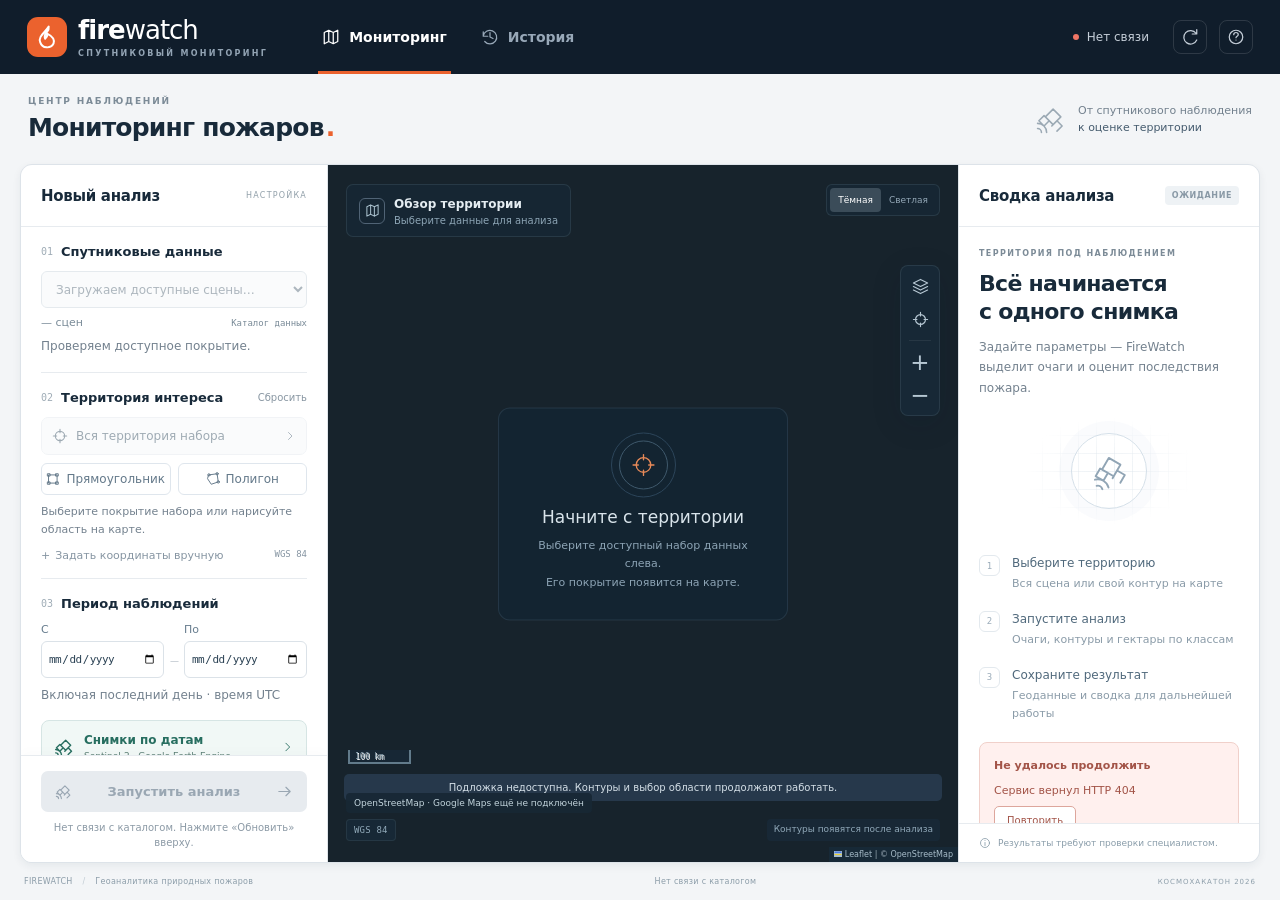
==== commit 10ebbb39: "feat(imagery): integrate satellite exploration and finalize repository documentation" ====
--- a/web/index.html
+++ b/web/index.html
@@ -11,7 +11,7 @@
     <title>FireWatch · Мониторинг пожаров</title>
     <link rel="icon" href="favicon.svg" type="image/svg+xml" />
     <link rel="stylesheet" href="vendor/leaflet-1.9.4.css" />
-    <link rel="stylesheet" href="styles.css?v=73efe76fac04" />
+    <link rel="stylesheet" href="styles.css?v=6ae241b62f6a" />
   </head>
   <body>
     <svg class="svg-defs" xmlns="http://www.w3.org/2000/svg" aria-hidden="true">
@@ -253,6 +253,11 @@
                 /></label>
               </div>
               <p class="field-note">Включая последний день · время UTC</p>
+              <button class="imagery-open" id="open-imagery">
+                <svg><use href="#i-satellite" /></svg>
+                <span><b>Снимки по датам</b><small>Sentinel-2 · Google Earth Engine</small></span>
+                <svg><use href="#i-chevron" /></svg>
+              </button>
             </section>
             <section class="control-section">
               <div class="section-label">
@@ -331,8 +336,8 @@
             </div>
             <div class="basemap-switch" role="group" aria-label="Стиль карты">
               <button id="map-dark" class="active" aria-pressed="true">
-                Тёмная</button
-              ><button id="map-light" aria-pressed="false">Светлая</button>
+                Спутник</button
+              ><button id="map-light" aria-pressed="false">Карта</button>
             </div>
           </div>
           <div class="map-tools">
@@ -367,6 +372,12 @@
           <div class="map-notice" id="map-notice" hidden>
             Подложка недоступна. Контуры и выбор области продолжают работать.
           </div>
+          <div class="imagery-active" id="imagery-active" hidden>
+            <svg><use href="#i-satellite" /></svg>
+            <span><b id="imagery-active-title"></b><small id="imagery-active-detail"></small></span>
+            <button id="imagery-reopen" aria-label="Вернуться к снимкам">Снимки</button>
+            <button id="imagery-remove" aria-label="Убрать спутниковый снимок"><svg><use href="#i-close" /></svg></button>
+          </div>
           <div class="map-onboarding" id="empty-map">
             <span class="empty-orbit"
               ><svg><use href="#i-target" /></svg
@@ -422,6 +433,9 @@
               >Контуры появятся после анализа</span
             >
           </div>
+          <span class="map-provider-status" id="map-provider-status" role="status">Подключаем карту…</span>
+          <button class="map-fallback" id="map-fallback" hidden title="Переключиться на резервную карту, сохранив область и результаты">Резервная карта</button>
+          <span class="imagery-attribution" id="imagery-attribution" hidden></span>
         </section>
         <aside
           class="results-panel"
@@ -648,6 +662,7 @@
       <a class="text-button" href="/docs" target="_blank" rel="noopener"
         >Документация API ↗</a
       >
+      <div class="policy-links"><a href="/terms.html" target="_blank" rel="noopener">Условия использования</a><a href="/privacy.html" target="_blank" rel="noopener">Конфиденциальность</a></div>
     </dialog>
     <dialog id="report-dialog" class="app-dialog report-dialog">
       <div class="dialog-heading">
@@ -672,9 +687,33 @@
         </button>
       </div>
     </dialog>
+    <dialog id="imagery-dialog" class="app-dialog imagery-dialog" aria-labelledby="imagery-heading">
+      <div class="dialog-heading">
+        <div><p class="eyebrow">АРХИВ СПУТНИКОВЫХ НАБЛЮДЕНИЙ</p><h2 id="imagery-heading">Территория во времени</h2></div>
+        <button class="icon-button" data-close-dialog aria-label="Закрыть спутниковые снимки"><svg><use href="#i-close" /></svg></button>
+      </div>
+      <p class="imagery-intro">Найдите реальные сцены Sentinel-2 и рассмотрите территорию в день съёмки. RGB · 10 м/пиксель · время UTC.</p>
+      <div class="imagery-area"><svg><use href="#i-target" /></svg><span id="imagery-aoi-label">Сначала выберите область на карте.</span><button class="text-button" id="imagery-select-area">Выбрать область</button></div>
+      <form id="imagery-form">
+        <div class="imagery-filters">
+          <label for="imagery-start">Начало периода<input type="date" id="imagery-start" required min="2017-03-28" /></label>
+          <label for="imagery-end">Конец периода<input type="date" id="imagery-end" required min="2017-03-28" /></label>
+          <label for="imagery-cloud">Облачность до<select id="imagery-cloud"><option value="10">10%</option><option value="30" selected>30%</option><option value="60">60%</option><option value="100">100%</option></select></label>
+          <button class="run-button imagery-search" id="imagery-search" type="submit"><svg><use href="#i-satellite" /></svg><span>Найти снимки</span></button>
+        </div>
+        <p class="field-note">До 366 дней и 10 000 км² за один поиск. Облачность указана для всей сцены.</p>
+      </form>
+      <div class="imagery-setup" id="imagery-setup" hidden><b>Подключаем Google Earth Engine</b><p>Поиск станет доступен после настройки Google Cloud на сервере. Доступные наборы для анализа уже можно использовать.</p></div>
+      <p class="imagery-status" id="imagery-status" role="status" aria-live="polite">Выберите период и нажмите «Найти снимки».</p>
+      <div class="imagery-results" id="imagery-results" aria-label="Найденные спутниковые сцены" aria-busy="false"></div>
+      <div class="imagery-footnote"><svg><use href="#i-info" /></svg><p>Дата относится к выбранной сцене Sentinel-2. Подложка Google Maps может быть снята в другое время. Для анализа пожаров используются наборы в левой панели.</p></div>
+      <a class="text-button" href="https://developers.google.com/earth-engine/datasets/catalog/COPERNICUS_S2_SR_HARMONIZED" target="_blank" rel="noopener noreferrer">О данных Sentinel-2 ↗</a>
+    </dialog>
     <div class="toast" id="toast" role="status" hidden></div>
     <script src="vendor/leaflet-1.9.4.js"></script>
     <script src="core.js?v=a4d6a6bcbfcb"></script>
-    <script src="app.js?v=ceead2100ac1"></script>
+    <script src="map-provider.js?v=546dc798f4f3"></script>
+    <script src="app.js?v=931b0737df0e"></script>
+    <script src="imagery.js?v=e1916df50f55"></script>
   </body>
 </html>
--- a/web/styles.css
+++ b/web/styles.css
@@ -696,6 +696,7 @@
   background: #17232c;
   font-family: var(--sans);
 }
+#map { height: 100%; width: 100%; }
 .dark-map .leaflet-tile-pane {
   filter: brightness(0.8) invert(1) grayscale(0.8) hue-rotate(180deg)
     brightness(0.75) contrast(0.9);
@@ -1595,6 +1596,90 @@
 .app-dialog::backdrop {
   background: #07132285;
   backdrop-filter: blur(4px);
+}
+.imagery-open {
+  margin-top: 14px;
+  width: 100%;
+  display: flex;
+  align-items: center;
+  gap: 10px;
+  border: 1px solid #d6e5e4;
+  background: #f1f8f6;
+  color: #276e60;
+  border-radius: 8px;
+  padding: 12px;
+  text-align: left;
+}
+.imagery-open:hover { background: #e6f2ed; }
+.imagery-open span { flex: 1; }
+.imagery-open b, .imagery-open small { display: block; }
+.imagery-open b { font-size: 12px; font-weight: 600; }
+.imagery-open small { margin-top: 4px; font-size: 9px; color: #587c72; }
+.imagery-open > svg:last-child { width: 13px; }
+.imagery-dialog { width: min(760px, calc(100vw - 32px)); }
+.imagery-intro { font-size: 13px; line-height: 1.7; color: #667b88; max-width: 600px; }
+.imagery-area { display: flex; align-items: center; gap: 9px; background: #f1f6f7; border-radius: 8px; padding: 10px 13px; margin: 18px 0; font-size: 12px; }
+.imagery-area > span { flex: 1; }
+.imagery-area > svg { color: #428e7c; width: 17px; }
+.imagery-area .text-button { white-space: nowrap; font-size: 11px; }
+.imagery-filters { display: grid; grid-template-columns: 1fr 1fr 0.8fr 1fr; gap: 10px; align-items: end; }
+.imagery-filters label { font-size: 11px; color: #607584; display: grid; gap: 7px; min-width: 0; }
+.imagery-filters input, .imagery-filters select { width: 100%; min-width: 0; height: 42px; border: 1px solid #dce4e9; border-radius: 6px; background: white; color: var(--ink); padding: 8px; font-size: 12px; }
+.imagery-search { height: 42px; min-height: 42px; padding: 10px 12px; font-size: 12px; white-space: nowrap; gap: 7px; }
+.imagery-search > svg:first-child { margin: 0; width: 15px; }
+.imagery-status { font-size: 12px; color: #587381; line-height: 1.65; margin: 22px 0 14px; }
+.imagery-status.is-error { color: #a63e28; background: #fff2ec; padding: 12px; border-radius: 7px; }
+.imagery-setup { border: 1px solid #e5d7bb; background: #fff9ec; border-radius: 8px; padding: 15px; margin-top: 20px; font-size: 13px; }
+.imagery-setup p { font-size: 12px; color: #82724f; line-height: 1.7; margin-bottom: 0; }
+.imagery-results { display: grid; grid-template-columns: 1fr 1fr; gap: 12px; }
+.scene-card { border: 1px solid #e0e8ec; border-radius: 10px; padding: 16px; background: #fbfcfc; min-width: 0; }
+.scene-date { display: flex; gap: 11px; align-items: center; }
+.scene-orbit { width: 34px; height: 34px; background: #eaf3f0; color: #3e8676; display: grid; place-items: center; border-radius: 9px; flex-shrink: 0; }
+.scene-date h3 { font-size: 13px; margin: 0; font-weight: 600; }
+.scene-date h3 small { font-size: 9px; font-weight: 400; color: #71818b; }
+.scene-date p { font-size: 10px; color: #72838c; margin: 5px 0 0; }
+.scene-card dl { font-size: 11px; margin: 17px 0 10px; }
+.scene-card dl > div { display: flex; justify-content: space-between; gap: 8px; }
+.scene-card dt { color: #6b7c88; }
+.scene-card dd { font-weight: 600; margin: 0; }
+.scene-id { font: 9px/1.5 var(--mono); color: #7d8d94; overflow-wrap: anywhere; }
+.scene-actions { display: flex; align-items: center; gap: 16px; margin-top: 16px; }
+.scene-actions .secondary-button { padding: 8px 13px; font-size: 11px; }
+.scene-actions .secondary-button[aria-pressed="true"] { background: #e6f3ed; border-color: #64a995; color: #286f59; }
+.scene-actions .text-button { font-size: 11px; }
+.imagery-footnote { display: flex; gap: 10px; align-items: start; margin: 22px 0 12px; padding-top: 17px; border-top: 1px solid var(--line); color: #778892; }
+.imagery-footnote > svg { width: 16px; }
+.imagery-footnote p { margin: 0; font-size: 11px; line-height: 1.7; }
+.map-provider-status { position: absolute; left: 18px; bottom: 49px; z-index: 500; padding: 5px 8px; border-radius: 4px; background: #172734ec; color: #c2d4dc; font-size: 9px; max-width: calc(100% - 90px); pointer-events: none; }
+.imagery-attribution { position: absolute; left: 18px; bottom: 73px; z-index: 500; font-size: 9px; line-height: 1.4; color: #dde9e3; background: #142e25ed; border-radius: 4px; padding: 5px 8px; max-width: calc(100% - 90px); }
+#map-section .map-legend { bottom: 128px; }
+/* Reserve the native Google logo, copyright, terms and scale controls. */
+#map[data-provider="google"] ~ .map-bottom { bottom: 45px; }
+#map[data-provider="google"] ~ .map-provider-status { bottom: 72px; }
+#map[data-provider="google"] ~ .imagery-attribution { bottom: 95px; }
+#map[data-provider="google"] ~ .map-legend { bottom: 135px; }
+.policy-links { display: flex; flex-wrap: wrap; gap: 10px 18px; margin-top: 20px; font-size: 11px; }
+.policy-links a { color: #657f8d; }
+.map-fallback { position: absolute; right: 18px; bottom: 72px; z-index: 500; border: 1px solid #67808d; border-radius: 4px; background: #172734ed; color: #d3e2e8; padding: 4px 7px; font-size: 9px; }
+.imagery-active { position: absolute; top: 85px; left: 18px; right: 65px; z-index: 500; display: flex; align-items: center; gap: 10px; background: #edf7f1f5; border: 1px solid #78ac97; border-radius: 8px; padding: 11px; color: #28634f; box-shadow: var(--shadow); }
+.imagery-active > svg { width: 18px; }
+.imagery-active > span { flex: 1; min-width: 0; }
+.imagery-active b, .imagery-active small { display: block; }
+.imagery-active b { font-size: 11px; line-height: 1.5; }
+.imagery-active small { font-size: 9px; line-height: 1.5; margin-top: 3px; }
+.imagery-active button { background: transparent; color: inherit; border: 0; padding: 3px; font-size: 10px; }
+.imagery-active button:last-child { display: grid; place-items: center; }
+.imagery-active button svg { width: 15px; }
+/* Do not apply the OSM dark-map filter to dated RGB scenes. */
+.dark-map .leaflet-imagery-pane { filter: none; }
+#map[data-provider="google"] .leaflet-tile-pane { filter: none; }
+@media (max-width: 600px) {
+  .imagery-filters { grid-template-columns: 1fr 1fr; }
+  .imagery-results { grid-template-columns: 1fr; }
+  .imagery-area { flex-wrap: wrap; }
+  .imagery-area > span { flex-basis: 75%; }
+  .imagery-active { left: 10px; right: 58px; top: 79px; gap: 7px; padding: 9px; }
+  .map-provider-status { left: 10px; font-size: 8px; }
 }
 .dialog-heading {
   display: flex;
@@ -1831,7 +1916,7 @@
 }
 .leaflet-bottom.leaflet-left {
   left: 15px;
-  bottom: 52px;
+  bottom: 93px;
 }
 @media (min-width: 1600px) {
   .workspace {
